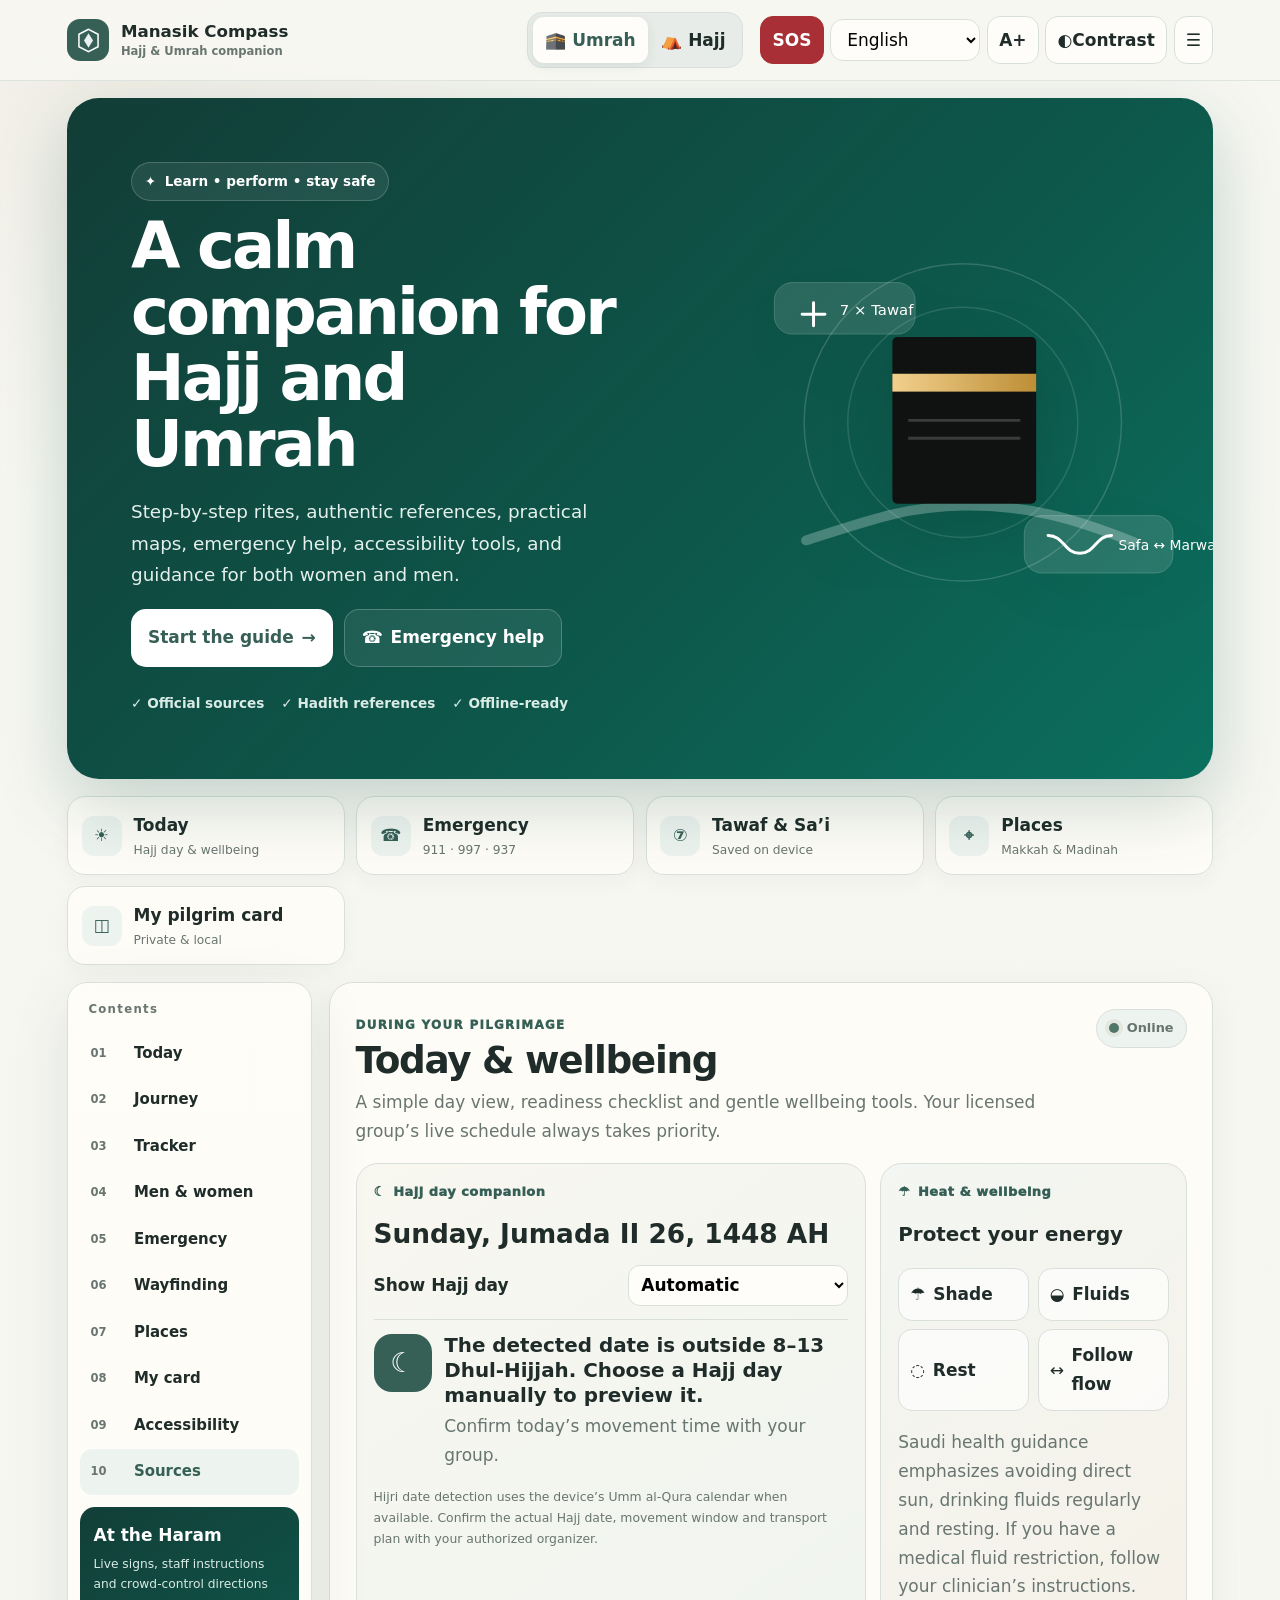
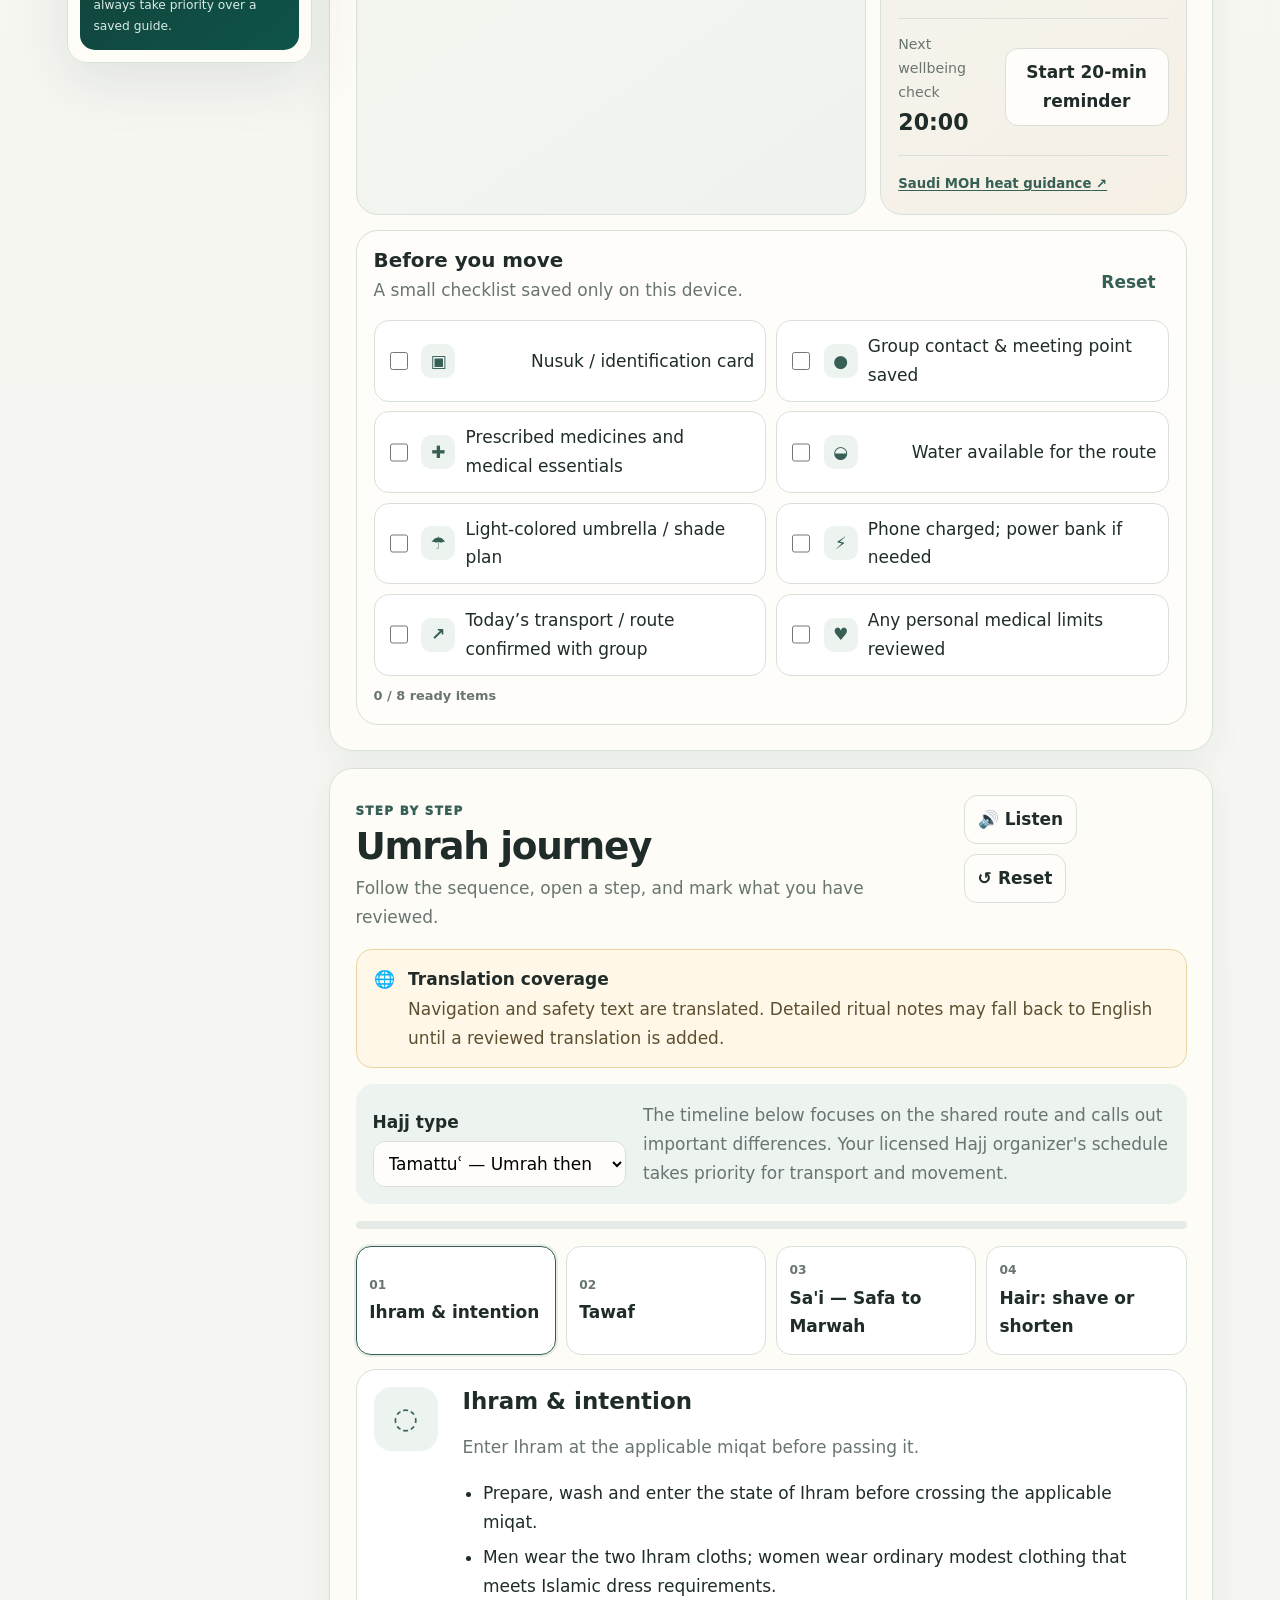
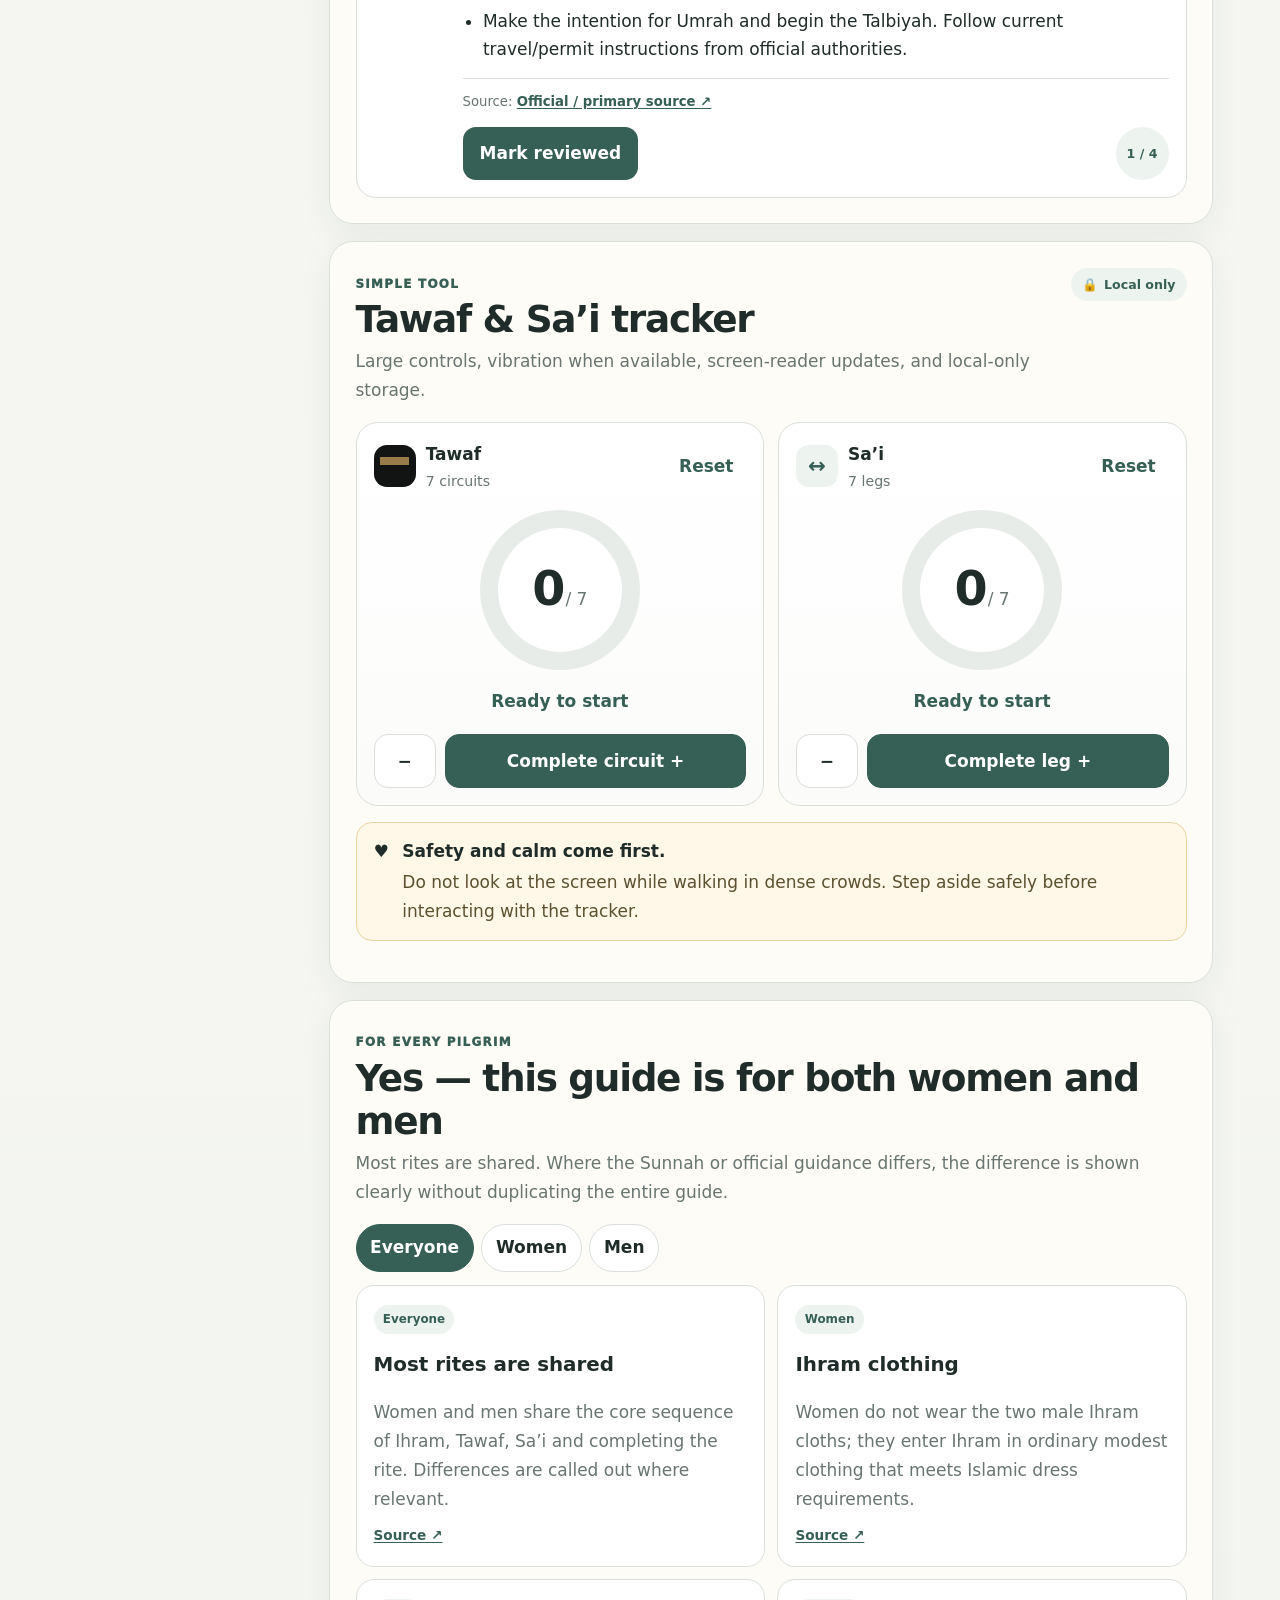
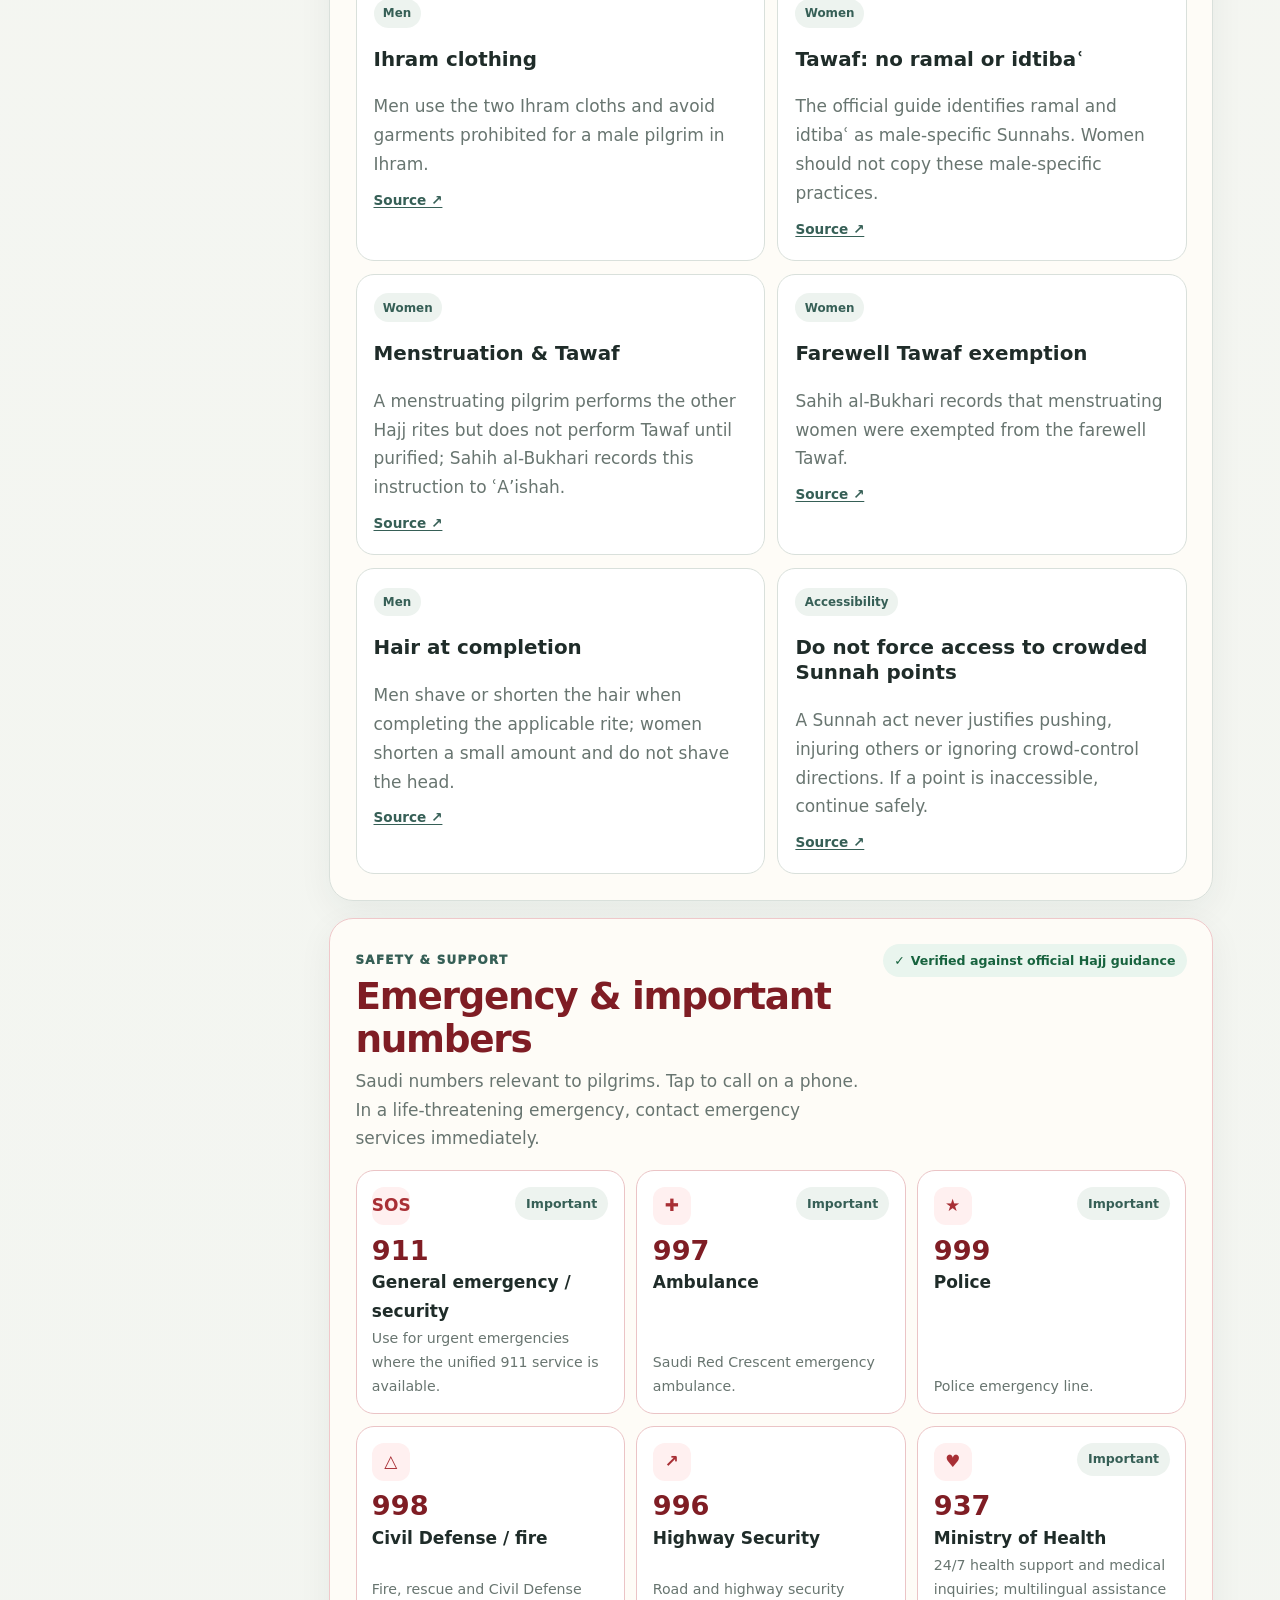
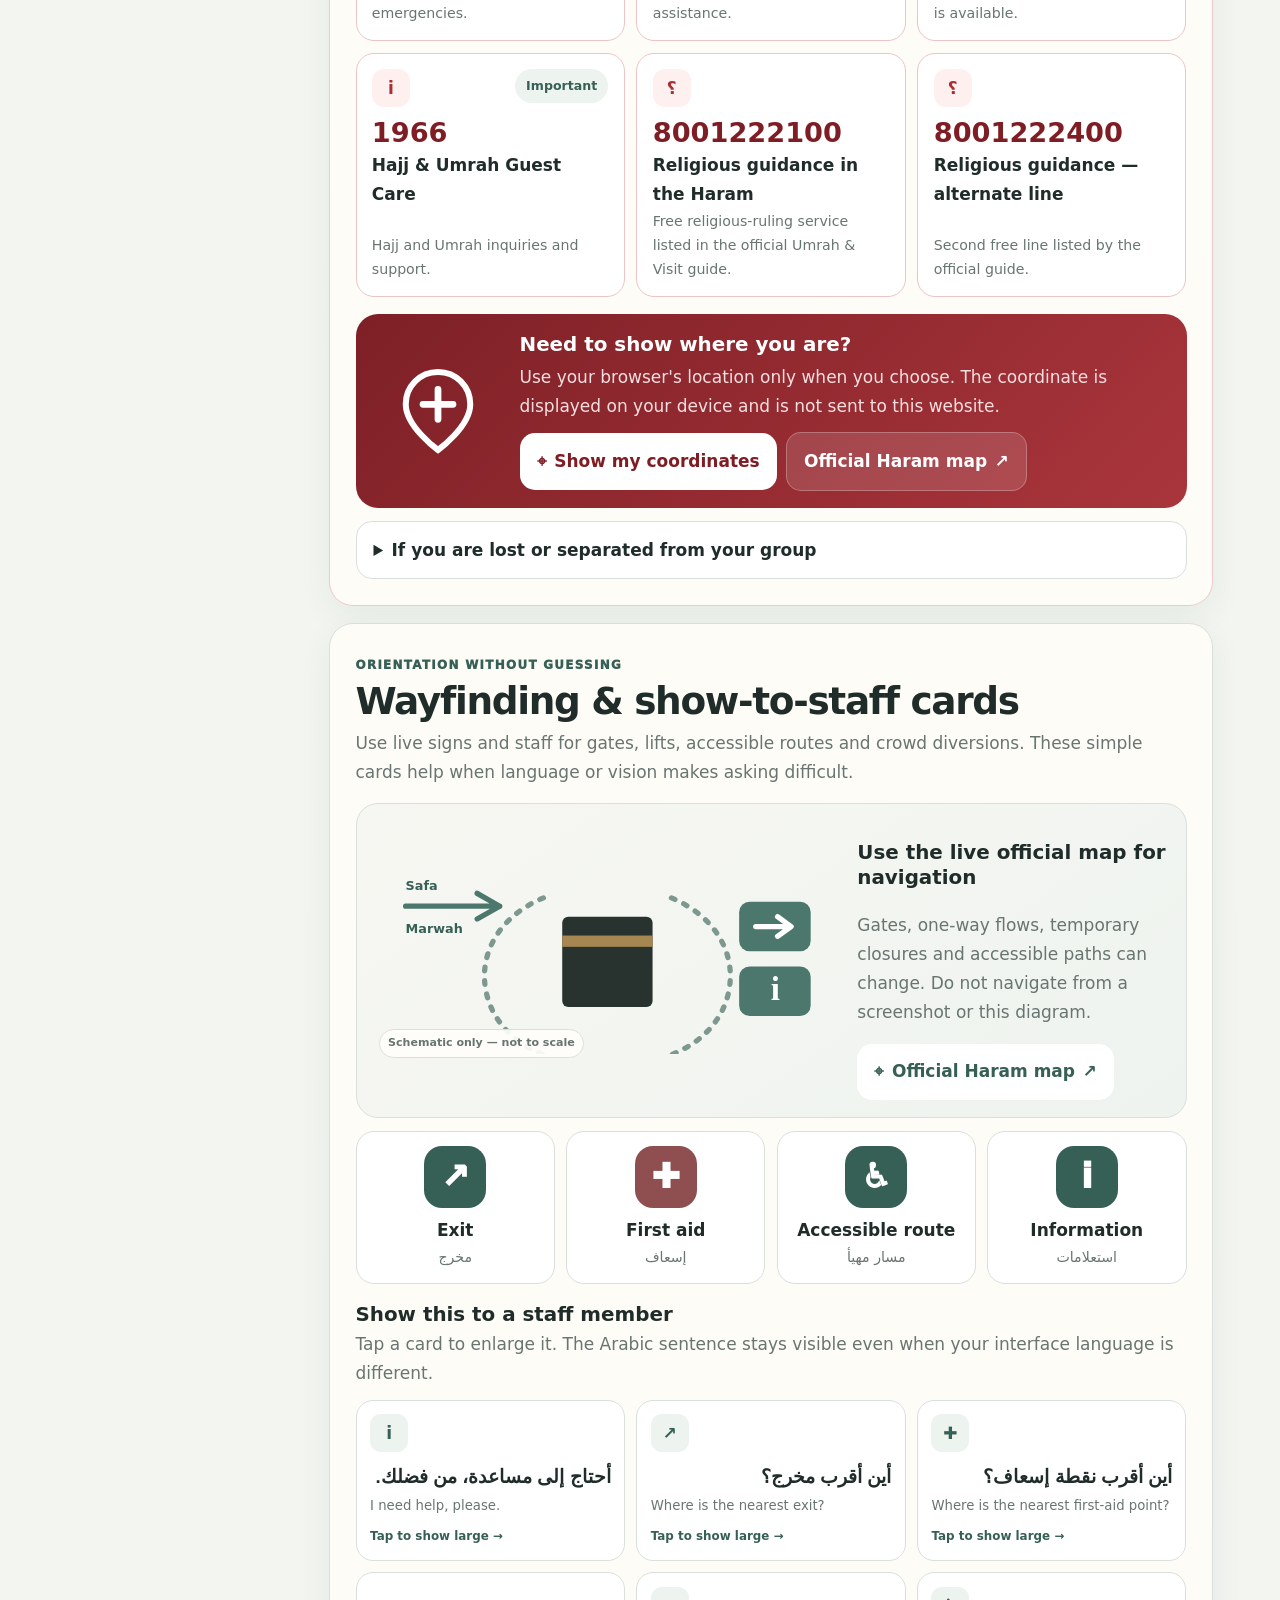
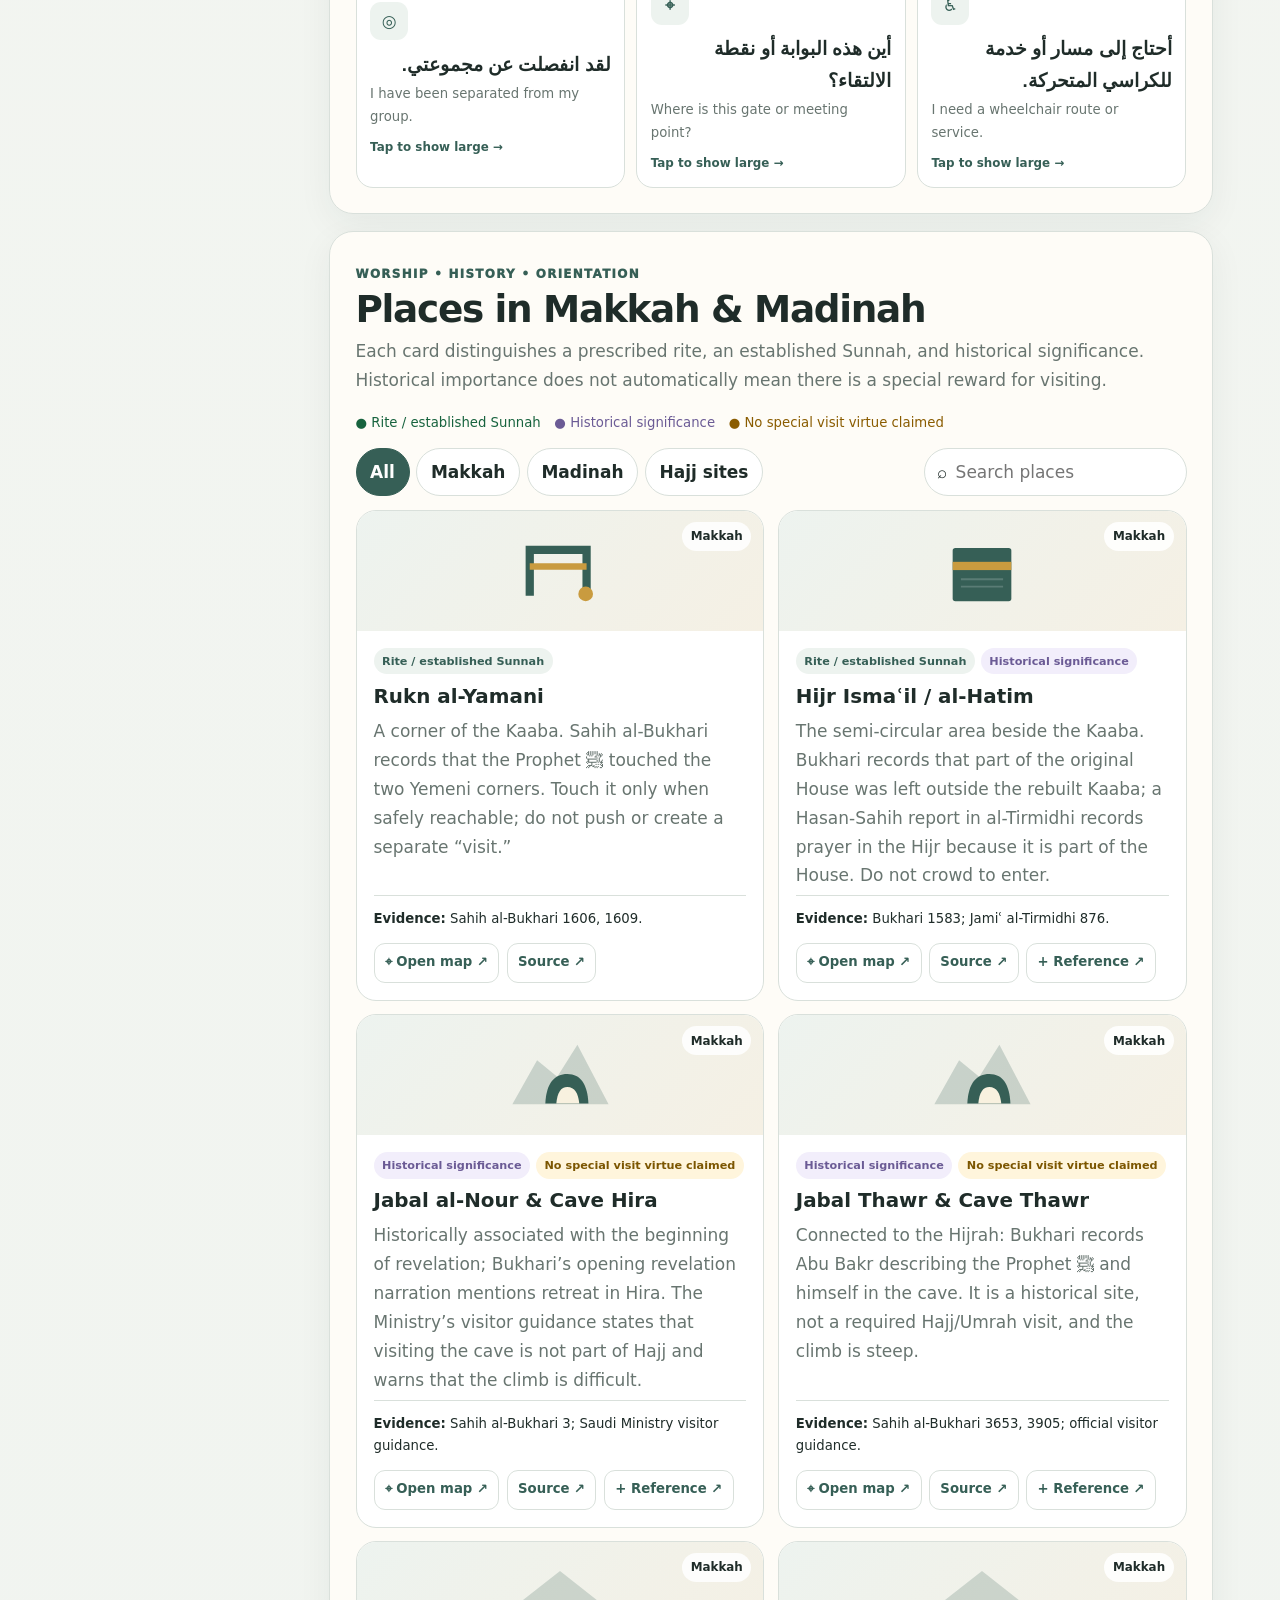
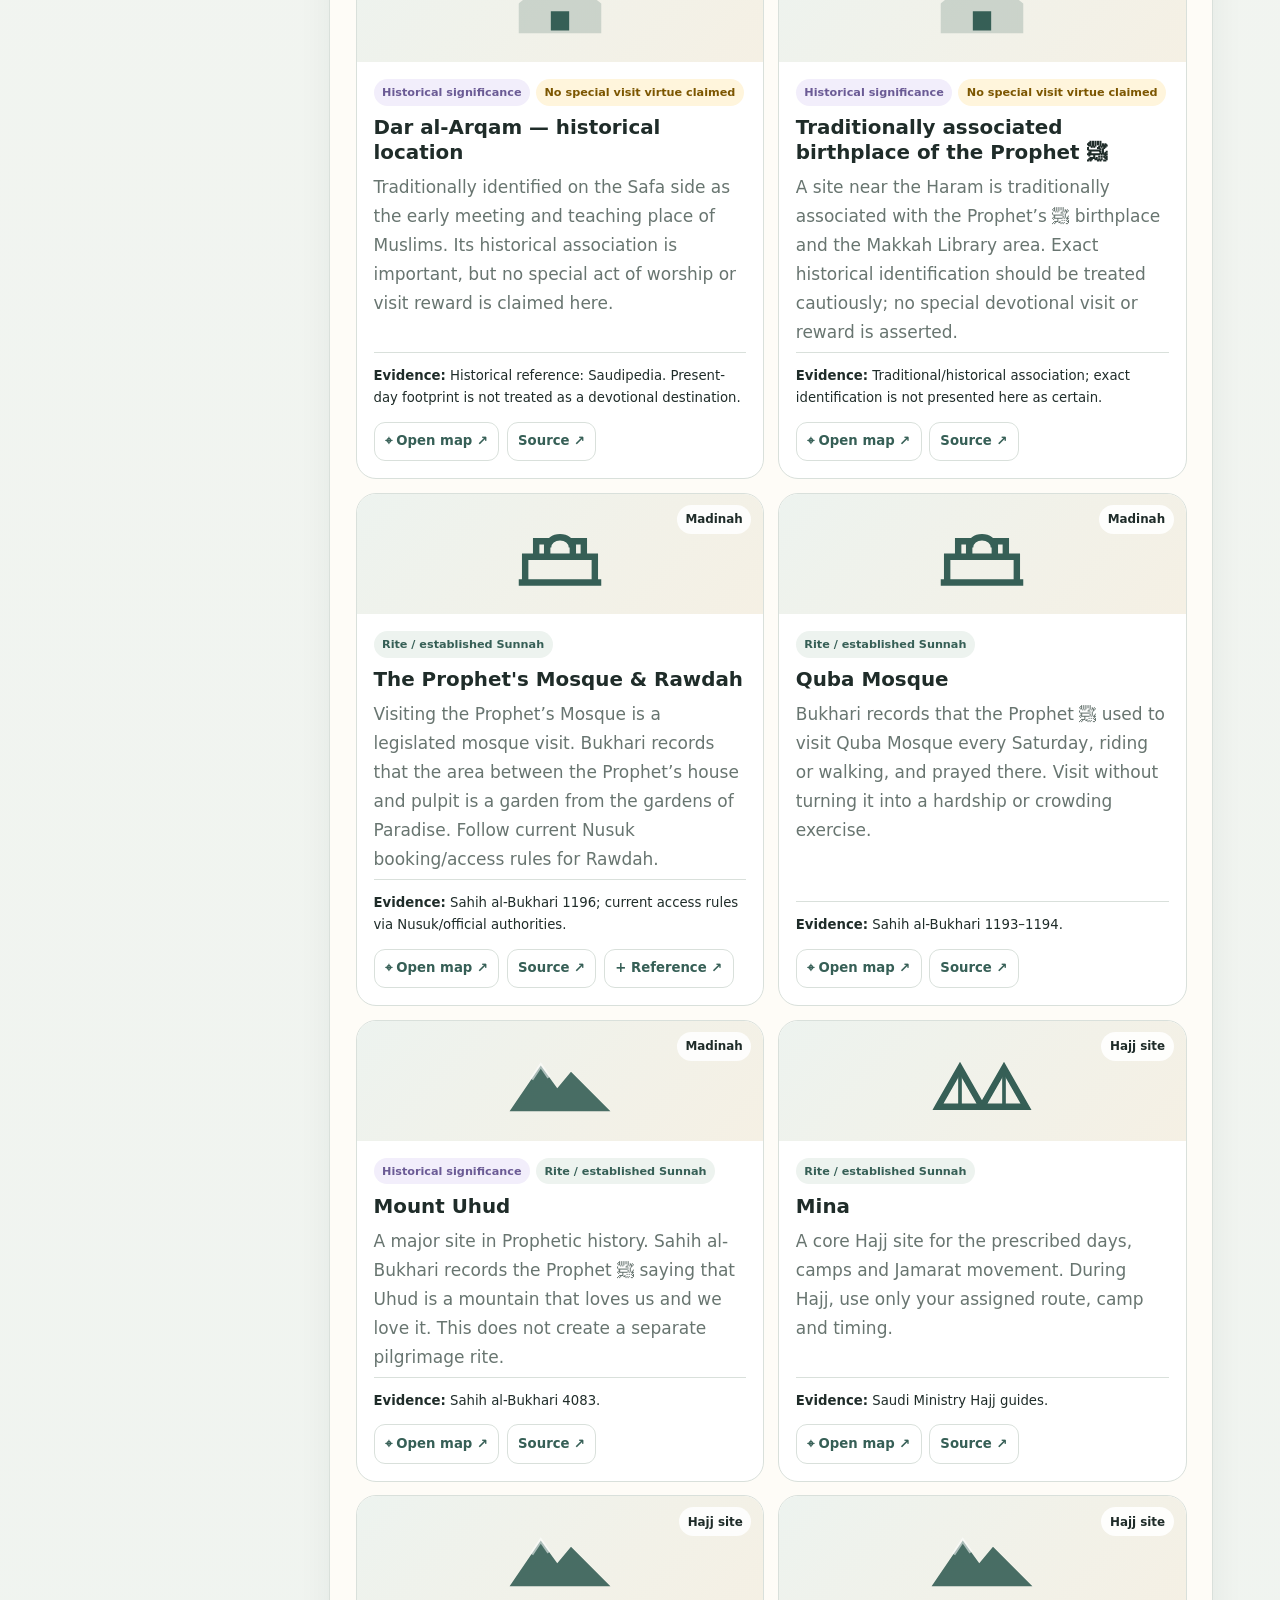
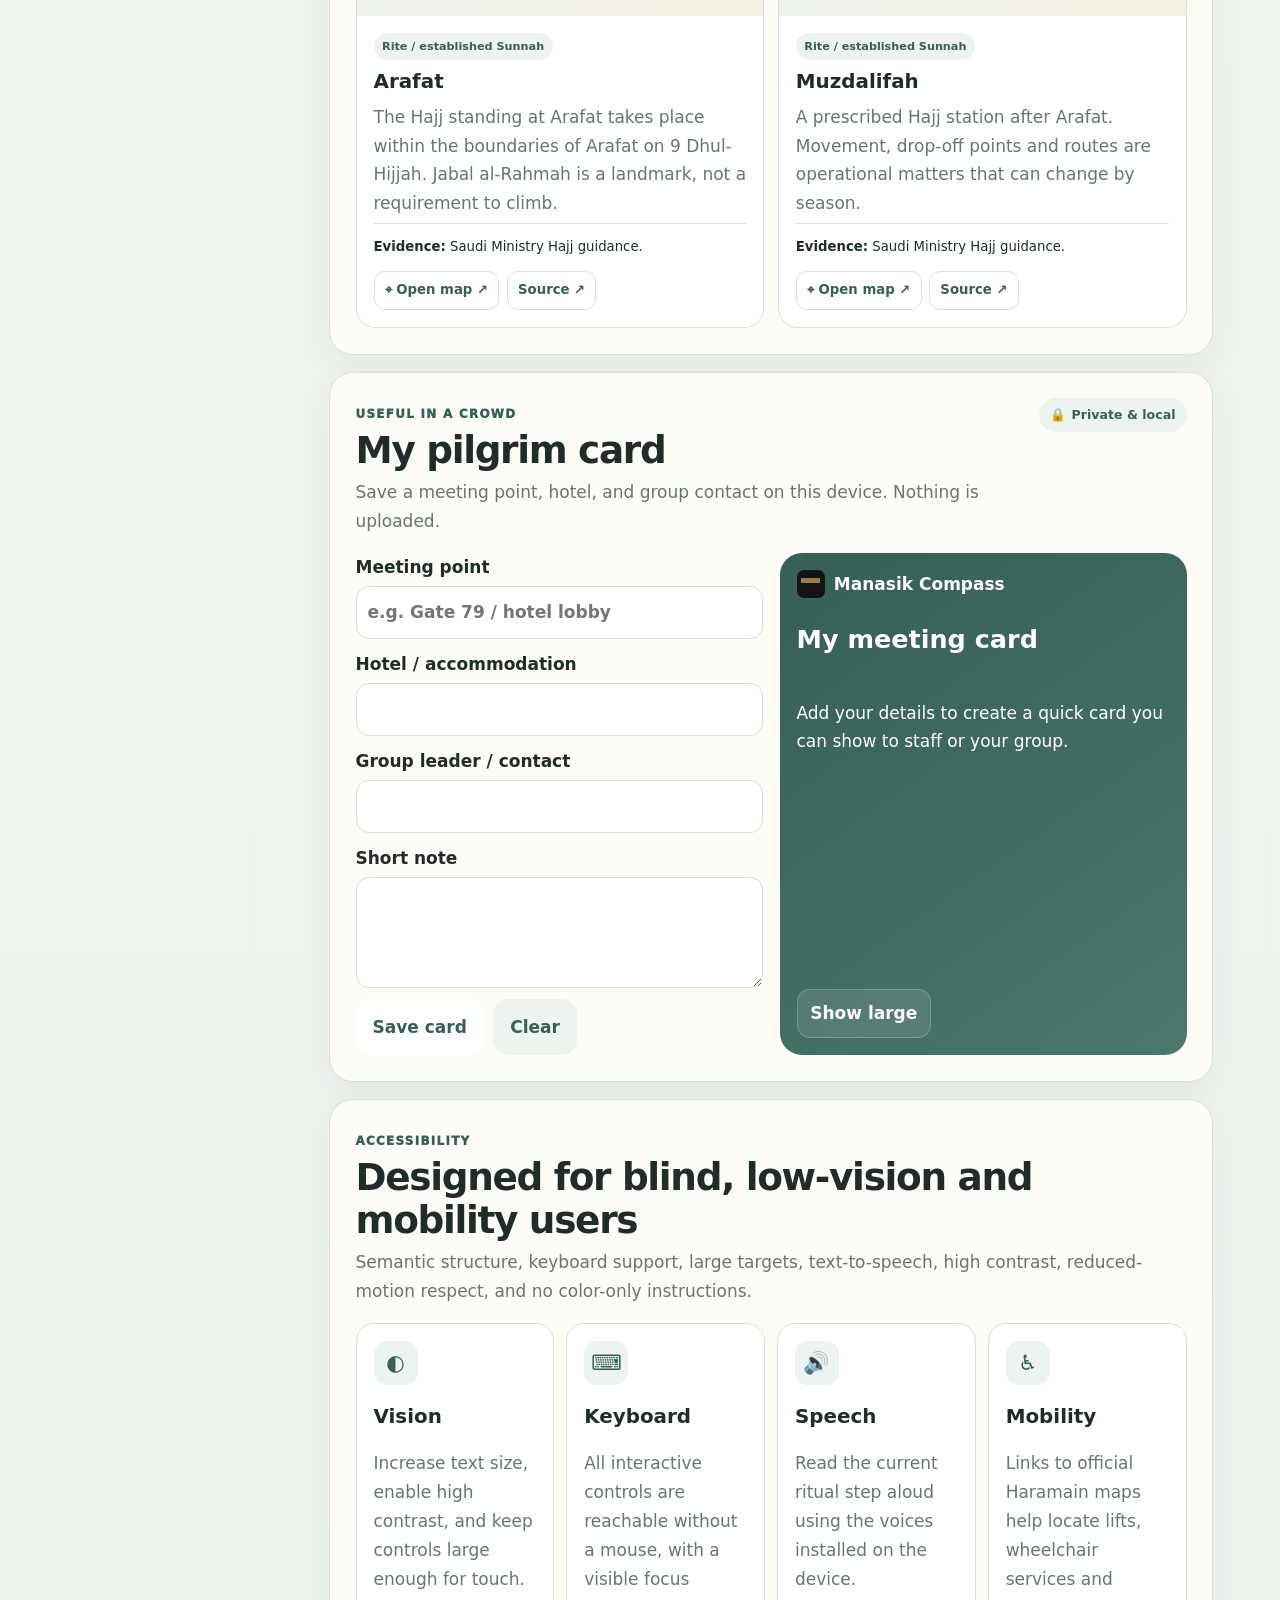
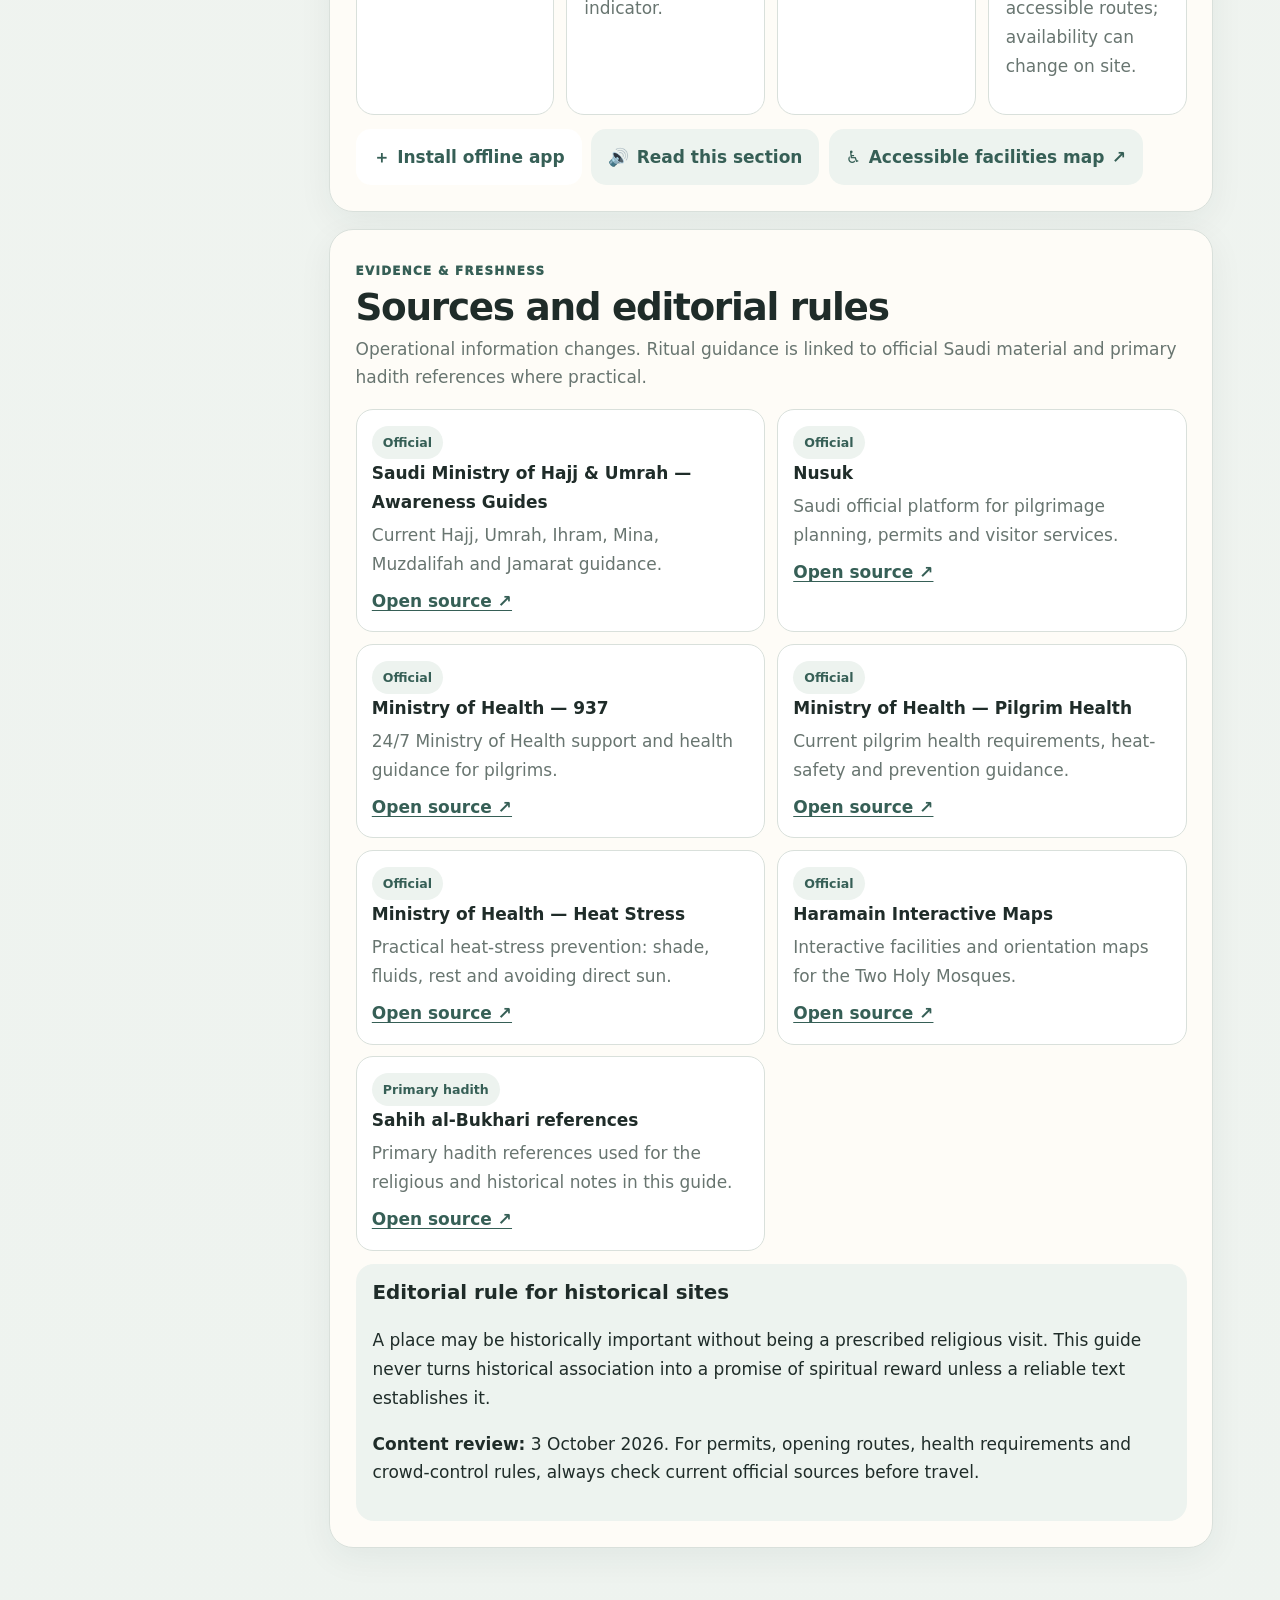
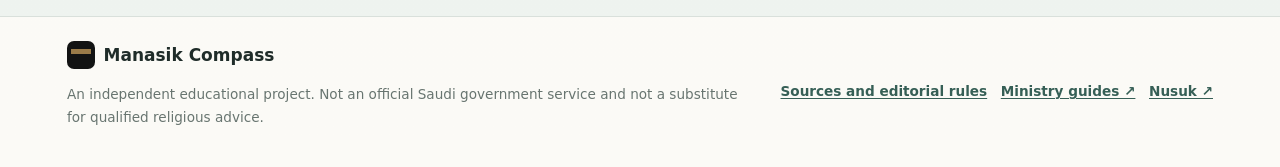
==== index.html @ 0c0f071b "Add files via upload" ====
<!doctype html>
<html lang="en" dir="ltr">
<head>
  <meta charset="utf-8">
  <meta name="viewport" content="width=device-width,initial-scale=1,viewport-fit=cover">
  <meta name="theme-color" content="#365f56">
  <meta name="color-scheme" content="light dark">
  <meta name="description" content="Manasik Compass — an accessible multilingual Hajj & Umrah guide with step-by-step rituals, Tawaf and Sa'i tracker, emergency contacts, maps, women's guidance, and verified sources.">
  <meta name="keywords" content="Hajj guide, Umrah guide, مناسك, حج, عمرة, Tawaf tracker, Sai tracker, Makkah guide, Madinah guide">
  <meta name="robots" content="index,follow">
  <meta property="og:title" content="Manasik Compass — Hajj & Umrah Guide">
  <meta property="og:description" content="A calm, accessible, multilingual companion for Hajj and Umrah.">
  <meta property="og:type" content="website">
  <meta property="og:image" content="assets/icons/social-card.svg">
  <link rel="icon" href="assets/icons/favicon.svg" type="image/svg+xml">
  <link rel="manifest" href="manifest.webmanifest">
  <link rel="stylesheet" href="assets/css/styles.css">
  <title>Manasik Compass — Hajj & Umrah Guide | دليل الحج والعمرة</title>
  <script type="application/ld+json">
  {
    "@context":"https://schema.org",
    "@type":"WebSite",
    "name":"Manasik Compass",
    "alternateName":["دليل المناسك","Hajj & Umrah Guide"],
    "description":"Accessible multilingual Hajj and Umrah educational guide",
    "inLanguage":["ar","en","ur","id","tr","ru","de","zh","ha","fr","sw","ms","bn","fa","so","ps","ce"],
    "isAccessibleForFree":true
  }
  </script>
</head>
<body>
<a class="skip-link" href="#main" data-i18n="skip">Skip to main content</a>
<div id="srStatus" class="sr-only" role="status" aria-live="polite"></div>

<header class="topbar">
  <div class="topbar-inner">
    <a class="brand" href="#home" aria-label="Manasik Compass home">
      <span class="brand-mark" aria-hidden="true">
        <svg viewBox="0 0 48 48" role="img"><path d="M24 4 7 13v22l17 9 17-9V13L24 4Z" fill="none" stroke="currentColor" stroke-width="2.7"/><path d="m24 11 8 13-8 13-8-13 8-13Z" fill="currentColor" opacity=".9"/></svg>
      </span>
      <span><b>Manasik Compass</b><small data-i18n="brandSub">Hajj & Umrah companion</small></span>
    </a>

    <div class="journey-switch" role="group" aria-label="Journey type">
      <button class="journey-btn active" data-journey="umrah" aria-pressed="true">🕋 <span data-i18n="umrah">Umrah</span></button>
      <button class="journey-btn" data-journey="hajj" aria-pressed="false">⛺ <span data-i18n="hajj">Hajj</span></button>
    </div>

    <div class="top-actions">
      <button class="icon-btn emergency-mini" id="openEmergency" aria-label="Emergency information">SOS</button>
      <label class="language-wrap"><span class="sr-only" data-i18n="language">Language</span><select id="languageSelect" aria-label="Language"></select></label>
      <button class="icon-btn" id="fontToggle" aria-label="Increase text size">A+</button>
      <button class="icon-btn" id="contrastToggle" aria-pressed="false"><span aria-hidden="true">◐</span><span class="hide-sm" data-i18n="contrast">Contrast</span></button>
      <button class="icon-btn" id="menuToggle" aria-expanded="false" aria-controls="mobileNav">☰</button>
    </div>
  </div>
</header>

<nav class="mobile-nav" id="mobileNav" aria-label="Mobile navigation">
  <a href="#today" data-i18n="navToday">Today</a>
  <a href="#journey" data-i18n="navJourney">Journey</a>
  <a href="#tracker" data-i18n="navTracker">Tracker</a>
  <a href="#women-men" data-i18n="navEveryone">Men & women</a>
  <a href="#emergency" data-i18n="navEmergency">Emergency</a>
  <a href="#places" data-i18n="navPlaces">Places</a>
  <a href="#wayfinding" data-i18n="navWayfinding">Wayfinding</a>
  <a href="#accessibility" data-i18n="navAccess">Accessibility</a>
</nav>

<main id="main">
  <section class="hero" id="home">
    <div class="hero-grid">
      <div class="hero-copy">
        <div class="eyebrow"><span aria-hidden="true">✦</span><span data-i18n="eyebrow">Learn • perform • stay safe</span></div>
        <h1 data-i18n="heroTitle">A calm companion for Hajj and Umrah</h1>
        <p data-i18n="heroText">Step-by-step rites, authentic references, practical maps, emergency help, accessibility tools, and guidance for both women and men.</p>
        <div class="hero-actions">
          <a class="btn primary" href="#journey"><span data-i18n="startJourney">Start the guide</span><span aria-hidden="true">→</span></a>
          <a class="btn ghost" href="#emergency">☎ <span data-i18n="emergencyHelp">Emergency help</span></a>
        </div>
        <div class="trust-row" aria-label="Key qualities">
          <span>✓ <span data-i18n="officialSources">Official sources</span></span>
          <span>✓ <span data-i18n="hadithChecked">Hadith references</span></span>
          <span>✓ <span data-i18n="offlineReady">Offline-ready</span></span>
        </div>
      </div>
      <div class="hero-visual" aria-hidden="true">
        <svg viewBox="0 0 520 430">
          <defs>
            <linearGradient id="g1" x1="0" x2="1"><stop offset="0" stop-color="#f1d08d"/><stop offset="1" stop-color="#bd8e36"/></linearGradient>
          </defs>
          <circle cx="268" cy="198" r="160" fill="none" stroke="rgba(255,255,255,.16)" stroke-width="1.5"/>
          <circle cx="268" cy="198" r="116" fill="none" stroke="rgba(255,255,255,.12)" stroke-width="1.5"/>
          <path d="M110 317c68-22 102-34 159-35 62-1 110 12 172 37" fill="none" stroke="rgba(255,255,255,.25)" stroke-width="10" stroke-linecap="round"/>
          <g transform="translate(197 112)">
            <rect width="145" height="168" rx="5" fill="#101212"/>
            <rect y="37" width="145" height="18" fill="url(#g1)"/>
            <path d="M16 84h113M16 102h113" stroke="#3a3c3b" stroke-width="3"/>
          </g>
          <g transform="translate(78 57)">
            <rect width="142" height="52" rx="18" fill="rgba(255,255,255,.12)" stroke="rgba(255,255,255,.18)"/>
            <path d="M28 32h23M39.5 20.5v23" stroke="#fff" stroke-width="3" stroke-linecap="round"/>
            <text x="66" y="33" fill="#fff" font-size="15" font-family="system-ui">7 × Tawaf</text>
          </g>
          <g transform="translate(330 292)">
            <rect width="150" height="58" rx="18" fill="rgba(255,255,255,.12)" stroke="rgba(255,255,255,.18)"/>
            <path d="M24 20c16 0 16 18 32 18s16-18 32-18" fill="none" stroke="#fff" stroke-width="3" stroke-linecap="round"/>
            <text x="95" y="35" fill="#fff" font-size="14" font-family="system-ui">Safa ↔ Marwah</text>
          </g>
        </svg>
      </div>
    </div>
  </section>

  <section class="quick-strip" aria-label="Quick access">
    <button data-scroll="#today"><span class="quick-icon">☀</span><span><b data-i18n="today">Today</b><small data-i18n="todayQuick">Hajj day & wellbeing</small></span></button>
    <button data-scroll="#emergency"><span class="quick-icon">☎</span><span><b data-i18n="emergency">Emergency</b><small>911 · 997 · 937</small></span></button>
    <button data-scroll="#tracker"><span class="quick-icon">⑦</span><span><b data-i18n="tracker">Tawaf & Sa'i</b><small data-i18n="savedOnDevice">Saved on device</small></span></button>
    <button data-scroll="#places"><span class="quick-icon">⌖</span><span><b data-i18n="places">Places</b><small data-i18n="makkahMadinah">Makkah & Madinah</small></span></button>
    <button data-scroll="#pilgrim-card"><span class="quick-icon">◫</span><span><b data-i18n="myCard">My pilgrim card</b><small data-i18n="privateLocal">Private & local</small></span></button>
  </section>

  <div class="page-grid">
    <aside class="side-nav" aria-label="Section navigation">
      <div class="side-kicker" data-i18n="contents">Contents</div>
      <a href="#today" class="active"><span>01</span><b data-i18n="navToday">Today</b></a>
      <a href="#journey"><span>02</span><b data-i18n="navJourney">Journey</b></a>
      <a href="#tracker"><span>03</span><b data-i18n="navTracker">Tracker</b></a>
      <a href="#women-men"><span>04</span><b data-i18n="navEveryone">Men & women</b></a>
      <a href="#emergency"><span>05</span><b data-i18n="navEmergency">Emergency</b></a>
      <a href="#wayfinding"><span>06</span><b data-i18n="navWayfinding">Wayfinding</b></a>
      <a href="#places"><span>07</span><b data-i18n="navPlaces">Places</b></a>
      <a href="#pilgrim-card"><span>08</span><b data-i18n="navMyCard">My card</b></a>
      <a href="#accessibility"><span>09</span><b data-i18n="navAccess">Accessibility</b></a>
      <a href="#sources"><span>10</span><b data-i18n="navSources">Sources</b></a>
      <div class="side-note"><b data-i18n="fieldRule">At the Haram</b><p data-i18n="fieldRuleText">Live signs, staff instructions and crowd-control directions always take priority over a saved guide.</p></div>
    </aside>

    <div class="content">
      <section class="section today-section" id="today">
        <div class="section-head">
          <div><span class="kicker" data-i18n="todayKicker">DURING YOUR PILGRIMAGE</span><h2 data-i18n="todayTitle">Today & wellbeing</h2><p data-i18n="todaySub">A simple day view, readiness checklist and gentle wellbeing tools. Your licensed group’s live schedule always takes priority.</p></div>
          <div class="connection-pill" id="connectionStatus" role="status" aria-live="polite"><span class="connection-dot" aria-hidden="true"></span><span data-i18n="checkingConnection">Checking connection…</span></div>
        </div>

        <div class="today-grid">
          <article class="hajj-day-card">
            <div class="card-label"><span aria-hidden="true">☾</span><span data-i18n="hajjDayCompanion">Hajj day companion</span></div>
            <div class="hijri-date" id="hijriDate" aria-live="polite"></div>
            <label class="day-selector"><span data-i18n="showHajjDay">Show Hajj day</span><select id="hajjDaySelect"><option value="auto" data-i18n="automatic">Automatic</option><option value="8">8 Dhul-Hijjah</option><option value="9">9 Dhul-Hijjah</option><option value="10">10 Dhul-Hijjah</option><option value="11">11 Dhul-Hijjah</option><option value="12">12 Dhul-Hijjah</option><option value="13">13 Dhul-Hijjah</option></select></label>
            <div id="hajjTodayCard" class="hajj-today-content"></div>
            <p class="micro-note" data-i18n="hajjDateCaution">Hijri date detection uses the device’s Umm al-Qura calendar when available. Confirm the actual Hajj date, movement window and transport plan with your authorized organizer.</p>
          </article>

          <article class="wellbeing-card">
            <div class="card-label"><span aria-hidden="true">☂</span><span data-i18n="heatSafety">Heat & wellbeing</span></div>
            <h3 data-i18n="protectEnergy">Protect your energy</h3>
            <div class="wellbeing-signs" aria-label="Heat safety reminders"><span>☂ <b data-i18n="shade">Shade</b></span><span>◒ <b data-i18n="fluids">Fluids</b></span><span>◌ <b data-i18n="rest">Rest</b></span><span>↔ <b data-i18n="followFlow">Follow flow</b></span></div>
            <p data-i18n="heatText">Saudi health guidance emphasizes avoiding direct sun, drinking fluids regularly and resting. If you have a medical fluid restriction, follow your clinician’s instructions.</p>
            <div class="wellbeing-timer" aria-live="polite"><div><small data-i18n="wellbeingCheck">Next wellbeing check</small><strong id="wellbeingCountdown">20:00</strong></div><button class="soft-btn" id="wellbeingToggle" type="button" data-i18n="startReminder">Start 20-min reminder</button></div>
            <a class="source-link" href="https://www.moh.gov.sa/en/healthawareness/pilgrims-health/pages/heat-stress.aspx" target="_blank" rel="noopener"><span data-i18n="mohHeatGuidance">Saudi MOH heat guidance</span> ↗</a>
          </article>
        </div>

        <div class="readiness-wrap">
          <div class="readiness-head"><div><h3 data-i18n="readyBeforeMoving">Before you move</h3><p data-i18n="readySub">A small checklist saved only on this device.</p></div><button class="text-btn" id="resetChecklist" type="button" data-i18n="reset">Reset</button></div>
          <div class="readiness-grid" id="readinessChecklist"></div>
        </div>
      </section>

      <section class="section" id="journey">
        <div class="section-head">
          <div><span class="kicker" data-i18n="journeyKicker">STEP BY STEP</span><h2 id="journeyTitle">Umrah journey</h2><p data-i18n="journeySub">Follow the sequence, open a step, and mark what you have reviewed.</p></div>
          <div class="head-actions">
            <button class="soft-btn" id="readJourney">🔊 <span data-i18n="listen">Listen</span></button>
            <button class="soft-btn" id="resetJourney"><span aria-hidden="true">↺</span> <span data-i18n="reset">Reset</span></button>
          </div>
        </div>

        <div class="context-banner" id="translationNotice" hidden>
          <span aria-hidden="true">🌐</span>
          <div><b data-i18n="translationFallbackTitle">Translation coverage</b><p data-i18n="translationFallbackText">Navigation and safety text are translated. Detailed ritual notes may fall back to English until a reviewed translation is added.</p></div>
        </div>

        <div class="hajj-type-panel" id="hajjTypePanel" hidden>
          <div>
            <label for="hajjType" data-i18n="hajjTypeLabel">Hajj type</label>
            <select id="hajjType">
              <option value="tamattu">Tamattuʿ — Umrah then Hajj</option>
              <option value="qiran">Qirān — Hajj & Umrah in one Ihram</option>
              <option value="ifrad">Ifrād — Hajj only</option>
            </select>
          </div>
          <p data-i18n="hajjTypeHelp">The timeline below focuses on the shared route and calls out important differences. Your licensed Hajj organizer's schedule takes priority for transport and movement.</p>
        </div>

        <div class="ritual-progress" aria-label="Journey progress"><div id="journeyProgress"></div></div>
        <div class="journey-steps" id="journeySteps"></div>
        <article class="step-detail" id="stepDetail" aria-live="polite"></article>
      </section>

      <section class="section" id="tracker">
        <div class="section-head">
          <div><span class="kicker" data-i18n="toolKicker">SIMPLE TOOL</span><h2 data-i18n="trackerTitle">Tawaf & Sa'i tracker</h2><p data-i18n="trackerSub">Large controls, vibration when available, screen-reader updates, and local-only storage.</p></div>
          <span class="status-pill">🔒 <span data-i18n="localOnly">Local only</span></span>
        </div>
        <div class="tracker-grid">
          <article class="counter-card" data-counter="tawaf">
            <div class="counter-title"><span class="round-icon kaaba-mini" aria-hidden="true"></span><div><b data-i18n="tawaf">Tawaf</b><small data-i18n="sevenCircuits">7 circuits</small></div><button class="text-btn reset-counter" data-type="tawaf" data-i18n="reset">Reset</button></div>
            <div class="ring" id="tawafRing" role="progressbar" aria-valuemin="0" aria-valuemax="7" aria-valuenow="0"><div><strong id="tawafCount">0</strong><span>/ 7</span></div></div>
            <div class="counter-message" id="tawafMessage" aria-live="polite"></div>
            <div class="counter-buttons"><button class="counter-minus" data-type="tawaf" aria-label="Decrease Tawaf count">−</button><button class="counter-plus" data-type="tawaf"><span data-i18n="completeCircuit">Complete circuit</span> +</button></div>
          </article>
          <article class="counter-card" data-counter="sai">
            <div class="counter-title"><span class="round-icon sai-mini" aria-hidden="true">↔</span><div><b data-i18n="sai">Sa'i</b><small data-i18n="sevenLegs">7 legs</small></div><button class="text-btn reset-counter" data-type="sai" data-i18n="reset">Reset</button></div>
            <div class="ring" id="saiRing" role="progressbar" aria-valuemin="0" aria-valuemax="7" aria-valuenow="0"><div><strong id="saiCount">0</strong><span>/ 7</span></div></div>
            <div class="counter-message" id="saiMessage" aria-live="polite"></div>
            <div class="counter-buttons"><button class="counter-minus" data-type="sai" aria-label="Decrease Sa'i count">−</button><button class="counter-plus" data-type="sai"><span data-i18n="completeLeg">Complete leg</span> +</button></div>
          </article>
        </div>
        <div class="safety-note"><span aria-hidden="true">♥</span><div><b data-i18n="safetyFirst">Safety and calm come first.</b><p data-i18n="trackerSafety">Do not look at the screen while walking in dense crowds. Step aside safely before interacting with the tracker.</p></div></div>
      </section>

      <section class="section" id="women-men">
        <div class="section-head"><div><span class="kicker" data-i18n="everyoneKicker">FOR EVERY PILGRIM</span><h2 data-i18n="everyoneTitle">Yes — this guide is for both women and men</h2><p data-i18n="everyoneSub">Most rites are shared. Where the Sunnah or official guidance differs, the difference is shown clearly without duplicating the entire guide.</p></div></div>
        <div class="audience-tabs" role="tablist" aria-label="Audience guidance">
          <button class="active" data-audience="all" role="tab" aria-selected="true" data-i18n="everyone">Everyone</button>
          <button data-audience="women" role="tab" aria-selected="false" data-i18n="women">Women</button>
          <button data-audience="men" role="tab" aria-selected="false" data-i18n="men">Men</button>
        </div>
        <div class="audience-grid" id="audienceCards"></div>
      </section>

      <section class="section emergency-section" id="emergency">
        <div class="section-head emergency-head">
          <div><span class="kicker" data-i18n="safetyKicker">SAFETY & SUPPORT</span><h2 data-i18n="emergencyTitle">Emergency & important numbers</h2><p data-i18n="emergencySub">Saudi numbers relevant to pilgrims. Tap to call on a phone. In a life-threatening emergency, contact emergency services immediately.</p></div>
          <span class="verified-chip">✓ <span data-i18n="verifiedOfficialGuide">Verified against official Hajj guidance</span></span>
        </div>
        <div class="phone-grid" id="phoneGrid"></div>

        <div class="emergency-map-card">
          <div class="map-sign" aria-hidden="true"><svg viewBox="0 0 120 120"><path d="M60 8c-24 0-43 19-43 43 0 30 43 61 43 61s43-31 43-61C103 27 84 8 60 8Z" fill="none" stroke="currentColor" stroke-width="8"/><path d="M60 31v40M40 51h40" stroke="currentColor" stroke-width="9" stroke-linecap="round"/></svg></div>
          <div class="map-copy"><h3 data-i18n="whereAmI">Need to show where you are?</h3><p data-i18n="locationPrivacy">Use your browser's location only when you choose. The coordinate is displayed on your device and is not sent to this website.</p><div class="location-result" id="locationResult" hidden></div><div class="row"><button class="btn primary" id="getLocation">⌖ <span data-i18n="showLocation">Show my coordinates</span></button><a class="btn light" href="https://alharamain.gov.sa/public/?page=interactive_maps_en&amp;u=" target="_blank" rel="noopener"><span data-i18n="officialHaramMap">Official Haram map</span> ↗</a></div></div>
        </div>

        <details class="important-detail"><summary data-i18n="ifLost">If you are lost or separated from your group</summary><div class="detail-body"><ol><li data-i18n="lost1">Move out of the walking flow to a safe, visible area.</li><li data-i18n="lost2">Use an official information/security point rather than following strangers.</li><li data-i18n="lost3">Call your group leader or 1966 for Hajj/Umrah support; use 911 for an emergency.</li><li data-i18n="lost4">Share your hotel name, gate number, or coordinates if you know them.</li></ol></div></details>
      </section>

      <section class="section" id="wayfinding">
        <div class="section-head"><div><span class="kicker" data-i18n="wayfindingKicker">ORIENTATION WITHOUT GUESSING</span><h2 data-i18n="wayfindingTitle">Wayfinding & show-to-staff cards</h2><p data-i18n="wayfindingSub">Use live signs and staff for gates, lifts, accessible routes and crowd diversions. These simple cards help when language or vision makes asking difficult.</p></div></div>

        <div class="orientation-card">
          <div class="orientation-diagram" aria-label="Simple orientation diagram, not a navigation map">
            <svg viewBox="0 0 620 260" role="img" aria-labelledby="orientTitle orientDesc">
              <title id="orientTitle">Simple Haram orientation concept</title><desc id="orientDesc">A schematic showing the Kaaba, Tawaf direction concept, Safa to Marwah, and a reminder to follow live exit and accessibility signs. Not to scale.</desc>
              <rect x="250" y="78" width="120" height="120" rx="8" class="diagram-kaaba"/>
              <rect x="250" y="103" width="120" height="15" class="diagram-band"/>
              <path d="M225 53c-58 24-87 74-76 125 9 43 44 75 91 88M395 53c58 24 87 74 76 125-9 43-44 75-91 88" class="diagram-orbit"/>
              <path d="M42 64h125M137 47l30 17-30 17" class="diagram-route"/>
              <text x="42" y="42">Safa</text><text x="42" y="100">Marwah</text>
              <g transform="translate(485 58)"><rect width="95" height="66" rx="14" class="diagram-sign"/><path d="M22 33h42m-13-13 18 13-18 13" class="diagram-white"/></g>
              <g transform="translate(485 144)"><rect width="95" height="66" rx="14" class="diagram-sign"/><text x="48" y="44" text-anchor="middle" class="diagram-info">i</text></g>
            </svg>
            <span class="not-to-scale" data-i18n="notToScale">Schematic only — not to scale</span>
          </div>
          <div class="orientation-copy"><h3 data-i18n="liveMapFirst">Use the live official map for navigation</h3><p data-i18n="liveMapText">Gates, one-way flows, temporary closures and accessible paths can change. Do not navigate from a screenshot or this diagram.</p><a class="btn primary" href="https://alharamain.gov.sa/public/?page=interactive_maps_en&amp;u=" target="_blank" rel="noopener">⌖ <span data-i18n="officialHaramMap">Official Haram map</span> ↗</a></div>
        </div>

        <div class="sign-grid" aria-label="Common signs">
          <article><span class="sign-pictogram">↗</span><b data-i18n="exitSign">Exit</b><small>مخرج</small></article>
          <article><span class="sign-pictogram medical">✚</span><b data-i18n="firstAidSign">First aid</b><small>إسعاف</small></article>
          <article><span class="sign-pictogram">♿</span><b data-i18n="accessibleRouteSign">Accessible route</b><small>مسار مهيأ</small></article>
          <article><span class="sign-pictogram">i</span><b data-i18n="informationSign">Information</b><small>استعلامات</small></article>
        </div>

        <div class="phrase-head"><div><h3 data-i18n="showStaffTitle">Show this to a staff member</h3><p data-i18n="showStaffSub">Tap a card to enlarge it. The Arabic sentence stays visible even when your interface language is different.</p></div></div>
        <div class="phrase-grid" id="helpPhraseGrid"></div>
      </section>

      <section class="section" id="places">
        <div class="section-head">
          <div><span class="kicker" data-i18n="placesKicker">WORSHIP • HISTORY • ORIENTATION</span><h2 data-i18n="placesTitle">Places in Makkah & Madinah</h2><p data-i18n="placesSub">Each card distinguishes a prescribed rite, an established Sunnah, and historical significance. Historical importance does not automatically mean there is a special reward for visiting.</p></div>
        </div>
        <div class="belief-legend">
          <span class="legend worship">● <span data-i18n="legendRite">Rite / established Sunnah</span></span>
          <span class="legend history">● <span data-i18n="legendHistory">Historical significance</span></span>
          <span class="legend caution">● <span data-i18n="legendNoVirtue">No special visit virtue claimed</span></span>
        </div>
        <div class="place-toolbar">
          <div class="filter-row" role="group" aria-label="Place filters">
            <button class="filter-btn active" data-place-filter="all" data-i18n="all">All</button>
            <button class="filter-btn" data-place-filter="makkah" data-i18n="makkah">Makkah</button>
            <button class="filter-btn" data-place-filter="madinah" data-i18n="madinah">Madinah</button>
            <button class="filter-btn" data-place-filter="hajj" data-i18n="hajjSites">Hajj sites</button>
          </div>
          <label class="search-box"><span aria-hidden="true">⌕</span><span class="sr-only" data-i18n="searchPlaces">Search places</span><input id="placeSearch" type="search" data-i18n-placeholder="searchPlaces" placeholder="Search places"></label>
        </div>
        <div class="places-grid" id="placesGrid"></div>
      </section>

      <section class="section" id="pilgrim-card">
        <div class="section-head"><div><span class="kicker" data-i18n="personalKicker">USEFUL IN A CROWD</span><h2 data-i18n="myCardTitle">My pilgrim card</h2><p data-i18n="myCardSub">Save a meeting point, hotel, and group contact on this device. Nothing is uploaded.</p></div><span class="status-pill">🔒 <span data-i18n="privateLocal">Private & local</span></span></div>
        <div class="card-builder">
          <form id="pilgrimForm" class="pilgrim-form">
            <label><span data-i18n="meetingPoint">Meeting point</span><input id="meetingPoint" autocomplete="off" placeholder="e.g. Gate 79 / hotel lobby"></label>
            <label><span data-i18n="hotelName">Hotel / accommodation</span><input id="hotelName" autocomplete="off"></label>
            <label><span data-i18n="groupContact">Group leader / contact</span><input id="groupContact" autocomplete="off" inputmode="tel"></label>
            <label><span data-i18n="notes">Short note</span><textarea id="pilgrimNotes" rows="3" maxlength="180"></textarea></label>
            <div class="row"><button class="btn primary" type="submit" data-i18n="saveCard">Save card</button><button class="btn light" type="button" id="clearCard" data-i18n="clear">Clear</button></div>
          </form>
          <div class="pilgrim-preview" id="pilgrimPreview" aria-live="polite"><div class="preview-logo"><span class="kaaba-mini"></span><b>Manasik Compass</b></div><h3 data-i18n="myMeetingCard">My meeting card</h3><div id="previewContent" class="preview-content"><p data-i18n="cardEmpty">Add your details to create a quick card you can show to staff or your group.</p></div><button class="soft-btn" id="fullScreenCard" type="button" data-i18n="showLarge">Show large</button></div>
        </div>
      </section>

      <section class="section" id="accessibility">
        <div class="section-head"><div><span class="kicker" data-i18n="accessKicker">ACCESSIBILITY</span><h2 data-i18n="accessTitle">Designed for blind, low-vision and mobility users</h2><p data-i18n="accessSub">Semantic structure, keyboard support, large targets, text-to-speech, high contrast, reduced-motion respect, and no color-only instructions.</p></div></div>
        <div class="feature-grid">
          <article><div class="feature-icon">◐</div><h3 data-i18n="vision">Vision</h3><p data-i18n="visionText">Increase text size, enable high contrast, and keep controls large enough for touch.</p></article>
          <article><div class="feature-icon">⌨</div><h3 data-i18n="keyboard">Keyboard</h3><p data-i18n="keyboardText">All interactive controls are reachable without a mouse, with a visible focus indicator.</p></article>
          <article><div class="feature-icon">🔊</div><h3 data-i18n="speech">Speech</h3><p data-i18n="speechText">Read the current ritual step aloud using the voices installed on the device.</p></article>
          <article><div class="feature-icon">♿</div><h3 data-i18n="mobility">Mobility</h3><p data-i18n="mobilityText">Links to official Haramain maps help locate lifts, wheelchair services and accessible routes; availability can change on site.</p></article>
        </div>
        <div class="access-actions"><button class="btn primary" id="installApp" type="button" hidden>＋ <span data-i18n="installApp">Install offline app</span></button><button class="btn light" id="readPage">🔊 <span data-i18n="readSection">Read this section</span></button><a class="btn light" href="https://alharamain.gov.sa/public/?page=interactive_maps_en&amp;u=" target="_blank" rel="noopener">♿ <span data-i18n="accessibleMap">Accessible facilities map</span> ↗</a></div>
      </section>

      <section class="section sources" id="sources">
        <div class="section-head"><div><span class="kicker" data-i18n="evidenceKicker">EVIDENCE & FRESHNESS</span><h2 data-i18n="sourcesTitle">Sources and editorial rules</h2><p data-i18n="sourcesSub">Operational information changes. Ritual guidance is linked to official Saudi material and primary hadith references where practical.</p></div></div>
        <div class="source-grid" id="sourceGrid"></div>
        <div class="editorial-note"><h3 data-i18n="editorialTitle">Editorial rule for historical sites</h3><p data-i18n="editorialText">A place may be historically important without being a prescribed religious visit. This guide never turns historical association into a promise of spiritual reward unless a reliable text establishes it.</p><p><strong data-i18n="reviewed">Content review:</strong> <span>3 October 2026</span>. <span data-i18n="currentRules">For permits, opening routes, health requirements and crowd-control rules, always check current official sources before travel.</span></p></div>
      </section>
    </div>
  </div>
</main>

<dialog id="phraseDialog" class="phrase-dialog">
  <form method="dialog"><button class="dialog-close" aria-label="Close">×</button></form>
  <div id="phraseDialogContent"></div>
</dialog>

<dialog id="largeCardDialog" class="large-card-dialog">
  <form method="dialog"><button class="dialog-close" aria-label="Close">×</button></form>
  <div id="largeCardContent"></div>
</dialog>

<dialog id="emergencyDialog" class="emergency-dialog">
  <form method="dialog"><button class="dialog-close" aria-label="Close">×</button></form>
  <div class="dialog-emergency-icon">SOS</div><h2 data-i18n="emergencyTitle">Emergency & important numbers</h2><div id="dialogPhones"></div><a class="btn primary wide" href="#emergency" id="emergencyMore"><span data-i18n="moreEmergencyInfo">More emergency information</span></a>
</dialog>

<footer>
  <div class="footer-inner">
    <div><div class="footer-brand"><span class="kaaba-mini"></span><b>Manasik Compass</b></div><p data-i18n="footerText">An independent educational project. Not an official Saudi government service and not a substitute for qualified religious advice.</p></div>
    <div class="footer-links"><a href="#sources" data-i18n="sourcesTitle">Sources</a><a href="https://haj.gov.sa/en/Awareness-Center/Awareness-Guides" target="_blank" rel="noopener">Ministry guides ↗</a><a href="https://www.nusuk.sa/" target="_blank" rel="noopener">Nusuk ↗</a></div>
  </div>
</footer>

<script src="assets/js/i18n.js"></script>
<script src="assets/js/data.js"></script>
<script src="assets/js/app.js"></script>
</body>
</html>
---- assets/css/styles.css ----
:root{
  --bg:#f3f5f0;--surface:#fffdfa;--surface-2:#edf3ef;--ink:#1f2c29;--muted:#687570;
  --brand:#365f56;--brand-2:#4b776c;--gold:#9a7b49;--gold-soft:#eee2c7;--line:#d9e0db;
  --danger:#a82f35;--danger-dark:#7f1d24;--danger-soft:#fff0f0;--ok:#17633e;--history:#6b5b95;
  --shadow:0 18px 60px rgba(20,53,45,.10);--radius:24px;--focus:0 0 0 4px rgba(14,106,89,.24);
  --base-font:17px;--content:1180px
}
*{box-sizing:border-box}html{scroll-behavior:smooth;font-size:var(--base-font)}body{margin:0;background:radial-gradient(circle at 8% 0,rgba(154,123,73,.08),transparent 30rem),linear-gradient(180deg,#f7f7f2,#eef3ef);color:var(--ink);font-family:Inter,ui-sans-serif,system-ui,-apple-system,"Segoe UI",Tahoma,Arial,sans-serif;line-height:1.7}body.high-contrast{--bg:#fff;--surface:#fff;--surface-2:#f2f2f2;--ink:#000;--muted:#222;--brand:#003c32;--brand-2:#005847;--line:#333;--gold:#7c5600;--danger:#780000;--shadow:none;background:#fff}html.large-text{font-size:20px}button,input,select,textarea{font:inherit}button,a,select,input,textarea{touch-action:manipulation}button{color:inherit}a{color:var(--brand);text-underline-offset:.18em}.skip-link{position:fixed;z-index:9999;top:.5rem;inset-inline-start:.5rem;transform:translateY(-150%);background:#111;color:#fff;padding:.7rem 1rem;border-radius:12px}.skip-link:focus{transform:none}button:focus-visible,a:focus-visible,input:focus-visible,select:focus-visible,textarea:focus-visible,[tabindex]:focus-visible{outline:none;box-shadow:var(--focus)}.sr-only{position:absolute!important;width:1px!important;height:1px!important;padding:0!important;margin:-1px!important;overflow:hidden!important;clip:rect(0,0,0,0)!important;white-space:nowrap!important;border:0!important}
.topbar{position:sticky;top:0;z-index:80;background:rgba(247,247,242,.94);backdrop-filter:blur(14px);border-bottom:1px solid rgba(15,77,67,.1)}.topbar-inner{max-width:var(--content);margin:auto;display:grid;grid-template-columns:1fr auto 1fr;gap:1rem;align-items:center;padding:.7rem 1rem}.brand{display:flex;gap:.7rem;align-items:center;color:var(--ink);text-decoration:none;min-width:0}.brand-mark{width:42px;height:42px;display:grid;place-items:center;background:var(--brand);color:#fff;border-radius:13px;flex:none}.brand-mark svg{width:27px}.brand span:last-child{display:grid;line-height:1.15}.brand b{font-size:.98rem}.brand small{font-size:.68rem;color:var(--muted);font-weight:700;margin-top:.25rem}.journey-switch{display:flex;background:#e7ece8;border-radius:15px;padding:.25rem;border:1px solid var(--line)}.journey-btn{border:0;background:transparent;border-radius:11px;padding:.5rem .75rem;font-weight:850;cursor:pointer}.journey-btn.active{background:var(--surface);color:var(--brand);box-shadow:0 3px 12px rgba(18,52,44,.08)}.top-actions{display:flex;justify-content:flex-end;gap:.4rem;align-items:center}.icon-btn{min-height:42px;border:1px solid var(--line);background:var(--surface);border-radius:13px;padding:.5rem .65rem;font-weight:800;cursor:pointer}.emergency-mini{background:var(--danger);border-color:var(--danger);color:#fff}.language-wrap select{max-width:150px;border:1px solid var(--line);background:var(--surface);border-radius:13px;padding:.5rem .7rem;min-height:42px}.mobile-nav{display:none;position:fixed;z-index:70;top:70px;inset-inline:0;background:var(--surface);border-bottom:1px solid var(--line);box-shadow:var(--shadow);padding:.7rem 1rem}.mobile-nav.open{display:grid}.mobile-nav a{padding:.7rem;border-radius:10px;text-decoration:none;color:var(--ink);font-weight:800}.mobile-nav a:hover{background:var(--surface-2)}
main{max-width:var(--content);margin:auto;padding:1rem}.hero{position:relative;overflow:hidden;background:linear-gradient(135deg,#123d37,#0d584b 60%,#0b705f);border-radius:32px;color:#fff;box-shadow:0 24px 70px rgba(13,77,65,.22)}.hero-grid{display:grid;grid-template-columns:1.1fr .9fr;min-height:470px}.hero-copy{padding:clamp(1.6rem,5vw,4rem);align-self:center;position:relative;z-index:2}.eyebrow{display:inline-flex;gap:.5rem;align-items:center;border:1px solid rgba(255,255,255,.18);background:rgba(255,255,255,.08);border-radius:999px;padding:.4rem .75rem;font-weight:850;font-size:.8rem}.hero h1{font-size:clamp(2.3rem,5vw,4.7rem);line-height:1.03;letter-spacing:-.045em;margin:.8rem 0}.hero p{color:#e5f0ec;max-width:700px;font-size:1.08rem}.hero-actions{display:flex;gap:.65rem;flex-wrap:wrap;margin-top:1.1rem}.btn{display:inline-flex;align-items:center;justify-content:center;gap:.45rem;border:0;border-radius:15px;padding:.8rem 1rem;font-weight:900;text-decoration:none;cursor:pointer}.btn.primary{background:#fff;color:var(--brand)}.btn.ghost{background:rgba(255,255,255,.08);color:#fff;border:1px solid rgba(255,255,255,.22)}.btn.light{background:var(--surface-2);color:var(--brand)}.btn.wide{width:100%}.trust-row{display:flex;gap:1rem;flex-wrap:wrap;margin-top:1.5rem;color:#d9ebe5;font-size:.8rem;font-weight:750}.hero-visual{position:relative;display:grid;place-items:center}.hero-visual svg{width:min(100%,520px);filter:drop-shadow(0 22px 30px rgba(0,0,0,.12))}.quick-strip{display:grid;grid-template-columns:repeat(4,1fr);gap:.65rem;margin:1rem 0}.quick-strip button{display:flex;gap:.7rem;align-items:center;text-align:start;border:1px solid var(--line);background:rgba(255,253,248,.92);border-radius:18px;padding:.8rem;cursor:pointer;box-shadow:0 7px 20px rgba(18,52,44,.04)}.quick-strip button:hover{transform:translateY(-1px);border-color:#a9bbb3}.quick-icon{width:40px;height:40px;display:grid;place-items:center;border-radius:12px;background:var(--surface-2);font-weight:900;color:var(--brand);flex:none}.quick-strip b{display:block}.quick-strip small{display:block;color:var(--muted);font-size:.72rem}.page-grid{display:grid;grid-template-columns:245px minmax(0,1fr);gap:1rem}.side-nav{position:sticky;top:84px;align-self:start;border:1px solid var(--line);border-radius:20px;background:rgba(255,253,248,.9);padding:.7rem;box-shadow:var(--shadow);max-height:calc(100vh - 100px);overflow:auto}.side-kicker{font-size:.69rem;letter-spacing:.11em;color:var(--muted);font-weight:900;padding:.3rem .5rem .6rem}.side-nav>a{display:grid;grid-template-columns:35px 1fr;align-items:center;gap:.5rem;padding:.62rem;border-radius:12px;color:var(--ink);text-decoration:none}.side-nav>a span{font-size:.68rem;color:var(--muted);font-weight:900}.side-nav>a b{font-size:.88rem}.side-nav>a:hover,.side-nav>a.active{background:var(--surface-2);color:var(--brand)}.side-note{margin-top:.7rem;background:linear-gradient(145deg,#123f38,#0f5449);color:#fff;border-radius:15px;padding:.8rem}.side-note p{color:#d9ebe5;font-size:.72rem;margin:.25rem 0 0}.content{min-width:0}.section{scroll-margin-top:86px;margin-bottom:1rem;background:rgba(255,253,248,.94);border:1px solid var(--line);border-radius:var(--radius);padding:clamp(1rem,3vw,1.5rem);box-shadow:0 10px 35px rgba(18,52,44,.06)}.section-head{display:flex;justify-content:space-between;gap:1rem;align-items:flex-start;margin-bottom:1rem}.section h2{font-size:clamp(1.5rem,3.4vw,2.2rem);letter-spacing:-.035em;line-height:1.15;margin:.1rem 0 .35rem}.section h3{line-height:1.25}.section-head p{margin:0;color:var(--muted)}.kicker{font-size:.7rem;letter-spacing:.11em;color:var(--brand);font-weight:950}.head-actions,.row{display:flex;gap:.55rem;align-items:center;flex-wrap:wrap}.soft-btn,.text-btn{border:1px solid var(--line);background:var(--surface);border-radius:13px;padding:.55rem .75rem;cursor:pointer;font-weight:800}.text-btn{border:0;color:var(--brand);background:transparent}.status-pill,.verified-chip{display:inline-flex;gap:.35rem;align-items:center;border-radius:999px;padding:.35rem .65rem;background:var(--surface-2);color:var(--brand);font-size:.74rem;font-weight:850;white-space:nowrap}.verified-chip{background:#e9f5ee;color:var(--ok)}.context-banner,.safety-note{display:flex;gap:.8rem;align-items:flex-start;padding:.85rem 1rem;border-radius:16px;background:#fff7e8;border:1px solid #ead4a0;margin:.9rem 0}.context-banner p,.safety-note p{margin:.1rem 0 0;color:#5d5030}.hajj-type-panel{display:grid;grid-template-columns:minmax(220px,.65fr) 1.35fr;gap:1rem;align-items:end;padding:1rem;border-radius:18px;background:var(--surface-2);margin:.8rem 0}.hajj-type-panel label{font-weight:850;display:block;margin-bottom:.25rem}.hajj-type-panel select{width:100%;padding:.65rem;border-radius:12px;border:1px solid var(--line);background:var(--surface)}.hajj-type-panel p{color:var(--muted);margin:0}.ritual-progress{height:8px;border-radius:999px;background:#e6ebe7;overflow:hidden;margin:1rem 0}.ritual-progress>div{height:100%;width:0;background:var(--brand);transition:width .25s}.journey-steps{display:grid;grid-template-columns:repeat(auto-fit,minmax(135px,1fr));gap:.55rem}.journey-step{border:1px solid var(--line);border-radius:15px;background:#fff;padding:.75rem;text-align:start;cursor:pointer}.journey-step .step-no{display:block;font-size:.72rem;color:var(--muted);font-weight:900}.journey-step b{display:block;margin-top:.15rem}.journey-step.active{border-color:var(--brand);box-shadow:0 0 0 2px rgba(15,77,67,.09)}.journey-step.done{background:#eff8f3;border-color:#a9d2bb}.step-detail{margin-top:.8rem;border:1px solid var(--line);border-radius:20px;background:#fff;padding:1rem}.step-detail-grid{display:grid;grid-template-columns:72px 1fr;gap:1rem}.step-symbol{width:64px;height:64px;border-radius:18px;display:grid;place-items:center;background:var(--surface-2);font-size:1.7rem;color:var(--brand);font-weight:900}.step-detail h3{font-size:1.35rem;margin:.05rem 0 .35rem}.step-detail p{color:var(--muted)}.step-points{margin:.7rem 0;padding-inline-start:1.2rem}.step-points li{margin:.35rem 0}.source-line{font-size:.78rem;border-top:1px solid var(--line);padding-top:.7rem;margin-top:.8rem;color:var(--muted)}.source-line a{font-weight:800}.step-actions{display:flex;justify-content:space-between;gap:.6rem;flex-wrap:wrap;margin-top:.8rem}.complete-step{background:var(--brand);color:#fff;border:0;border-radius:13px;padding:.7rem 1rem;font-weight:900;cursor:pointer}.tracker-grid{display:grid;grid-template-columns:1fr 1fr;gap:.8rem}.counter-card{border:1px solid var(--line);border-radius:22px;background:linear-gradient(#fff,#fbfcfa);padding:1rem}.counter-title{display:grid;grid-template-columns:42px 1fr auto;gap:.6rem;align-items:center}.counter-title b{display:block}.counter-title small{display:block;color:var(--muted)}.round-icon{width:42px;height:42px;border-radius:13px;background:var(--surface-2);display:grid;place-items:center;color:var(--brand);font-weight:900}.kaaba-mini{position:relative;background:#121313}.kaaba-mini:before{content:"";position:absolute;left:15%;right:15%;top:28%;height:18%;background:var(--gold)}.sai-mini{font-size:1.25rem}.ring{--p:0%;width:160px;aspect-ratio:1;margin:1rem auto;border-radius:50%;display:grid;place-items:center;background:conic-gradient(var(--brand) var(--p),#e7ece8 0);position:relative}.ring:after{content:"";position:absolute;width:124px;aspect-ratio:1;border-radius:50%;background:#fff}.ring>div{position:relative;z-index:1;text-align:center}.ring strong{font-size:2.8rem;line-height:1}.ring span{color:var(--muted)}.counter-message{text-align:center;color:var(--brand);font-weight:800;min-height:2.8rem}.counter-buttons{display:grid;grid-template-columns:62px 1fr;gap:.55rem}.counter-buttons button{min-height:54px;border-radius:14px;border:1px solid var(--line);font-weight:900;cursor:pointer}.counter-minus{background:#fff}.counter-plus{background:var(--brand);color:#fff;border-color:var(--brand)!important}.audience-tabs{display:flex;gap:.45rem;flex-wrap:wrap;margin-bottom:.8rem}.audience-tabs button,.filter-btn{border:1px solid var(--line);background:#fff;border-radius:999px;padding:.5rem .8rem;font-weight:850;cursor:pointer}.audience-tabs button.active,.filter-btn.active{background:var(--brand);color:#fff;border-color:var(--brand)}.audience-grid{display:grid;grid-template-columns:repeat(2,1fr);gap:.75rem}.audience-card{border:1px solid var(--line);border-radius:18px;padding:1rem;background:#fff}.audience-card .badge{display:inline-flex;border-radius:999px;padding:.25rem .55rem;background:var(--surface-2);font-size:.7rem;font-weight:900;color:var(--brand)}.audience-card p{color:var(--muted);margin:.35rem 0}.audience-card a{font-size:.8rem;font-weight:800}.emergency-section{border-color:#efc8ca}.emergency-head h2{color:var(--danger-dark)}.phone-grid{display:grid;grid-template-columns:repeat(3,1fr);gap:.7rem}.phone-card{display:flex;flex-direction:column;border:1px solid #ebc4c6;background:#fff;border-radius:18px;padding:.9rem;text-decoration:none;color:var(--ink);min-height:140px}.phone-card:hover{border-color:var(--danger)}.phone-card .phone-top{display:flex;justify-content:space-between;gap:.5rem;align-items:flex-start}.phone-card .phone-icon{width:38px;height:38px;border-radius:12px;background:var(--danger-soft);color:var(--danger);display:grid;place-items:center;font-weight:900}.phone-card strong{font-size:1.6rem;color:var(--danger-dark);line-height:1;margin:.7rem 0 .25rem}.phone-card span{font-weight:850}.phone-card small{color:var(--muted);margin-top:auto}.emergency-map-card{display:grid;grid-template-columns:130px 1fr;gap:1rem;align-items:center;margin-top:1rem;border-radius:22px;padding:1rem;background:linear-gradient(135deg,#7d2026,#aa353c);color:#fff}.map-sign{display:grid;place-items:center}.map-sign svg{width:90px}.map-copy h3{margin:.1rem 0}.map-copy p{color:#f6dfe0;margin:.3rem 0 .7rem}.location-result{background:rgba(255,255,255,.11);border:1px solid rgba(255,255,255,.25);padding:.7rem;border-radius:13px;margin-bottom:.7rem}.emergency-map-card .btn.primary{background:#fff;color:var(--danger-dark)}.emergency-map-card .btn.light{background:rgba(255,255,255,.13);color:#fff;border:1px solid rgba(255,255,255,.25)}.important-detail{margin-top:.8rem;border:1px solid var(--line);border-radius:16px;background:#fff}.important-detail summary{cursor:pointer;padding:.8rem 1rem;font-weight:900}.detail-body{padding:0 1rem 1rem}.place-toolbar{display:flex;justify-content:space-between;gap:.7rem;align-items:center;margin:.8rem 0}.filter-row{display:flex;gap:.4rem;flex-wrap:wrap}.search-box{display:flex;gap:.4rem;align-items:center;border:1px solid var(--line);background:#fff;border-radius:999px;padding:.45rem .7rem}.search-box input{border:0;outline:0;background:transparent;width:min(220px,40vw)}.belief-legend{display:flex;gap:.8rem;flex-wrap:wrap;color:var(--muted);font-size:.78rem}.legend.worship{color:var(--ok)}.legend.history{color:var(--history)}.legend.caution{color:#8a5c00}.places-grid{display:grid;grid-template-columns:repeat(2,minmax(0,1fr));gap:.8rem}.place-card{display:flex;flex-direction:column;border:1px solid var(--line);border-radius:20px;background:#fff;overflow:hidden}.place-illustration{min-height:120px;background:linear-gradient(135deg,#edf3ef,#f5f0e4);display:grid;place-items:center;position:relative}.place-illustration svg{width:110px;height:90px;color:var(--brand)}.place-city{position:absolute;top:.65rem;inset-inline-end:.7rem;border-radius:999px;background:rgba(255,255,255,.88);padding:.25rem .5rem;font-size:.7rem;font-weight:850}.place-body{padding:1rem;display:flex;flex-direction:column;flex:1}.place-tags{display:flex;gap:.35rem;flex-wrap:wrap;margin-bottom:.45rem}.place-tag{font-size:.66rem;font-weight:900;border-radius:999px;padding:.22rem .5rem;background:var(--surface-2);color:var(--brand)}.place-tag.history{background:#f2eefb;color:var(--history)}.place-tag.caution{background:#fff5dc;color:#7c5600}.place-card h3{margin:.15rem 0}.place-card p{color:var(--muted);margin:.3rem 0}.place-evidence{margin-top:auto;padding-top:.7rem;border-top:1px solid var(--line);font-size:.78rem}.place-actions{display:flex;gap:.45rem;flex-wrap:wrap;margin-top:.7rem}.place-actions a{font-size:.78rem;border:1px solid var(--line);border-radius:11px;padding:.45rem .6rem;text-decoration:none;font-weight:850}.card-builder{display:grid;grid-template-columns:1fr 1fr;gap:1rem}.pilgrim-form{display:grid;gap:.65rem}.pilgrim-form label{display:grid;gap:.25rem;font-weight:800}.pilgrim-form input,.pilgrim-form textarea{width:100%;border:1px solid var(--line);background:#fff;border-radius:13px;padding:.65rem}.pilgrim-preview{border-radius:22px;background:linear-gradient(145deg,#365f56,#4b776c);color:#fff;padding:1rem;min-height:320px;display:flex;flex-direction:column}.preview-logo{display:flex;gap:.55rem;align-items:center}.preview-logo .kaaba-mini{width:28px;height:28px;border-radius:7px}.pilgrim-preview h3{font-size:1.5rem}.preview-content{display:grid;gap:.5rem}.preview-line{border-top:1px solid rgba(255,255,255,.15);padding-top:.5rem}.preview-line small{display:block;color:#cfe1dc}.pilgrim-preview .soft-btn{margin-top:auto;align-self:flex-start;background:rgba(255,255,255,.1);color:#fff;border-color:rgba(255,255,255,.2)}.feature-grid{display:grid;grid-template-columns:repeat(4,1fr);gap:.7rem}.feature-grid article{border:1px solid var(--line);border-radius:18px;padding:1rem;background:#fff}.feature-grid p{color:var(--muted)}.feature-icon{width:44px;height:44px;border-radius:13px;background:var(--surface-2);display:grid;place-items:center;color:var(--brand);font-size:1.25rem;font-weight:900}.access-actions{display:flex;gap:.55rem;flex-wrap:wrap;margin-top:.8rem}.source-grid{display:grid;grid-template-columns:repeat(2,1fr);gap:.7rem}.source-card{border:1px solid var(--line);border-radius:17px;padding:.9rem;background:#fff}.source-card b{display:block}.source-card p{color:var(--muted);margin:.25rem 0 .5rem}.source-card a{font-weight:850}.editorial-note{margin-top:.8rem;background:var(--surface-2);border-radius:18px;padding:1rem}.editorial-note h3{margin-top:0}.large-card-dialog,.emergency-dialog{border:0;border-radius:24px;padding:1rem;max-width:min(680px,92vw);width:100%;box-shadow:0 30px 90px rgba(0,0,0,.22);background:var(--surface);color:var(--ink)}dialog::backdrop{background:rgba(5,18,15,.58);backdrop-filter:blur(4px)}.dialog-close{float:inline-end;border:0;background:var(--surface-2);width:40px;height:40px;border-radius:12px;font-size:1.4rem;cursor:pointer}.dialog-emergency-icon{width:72px;height:72px;border-radius:22px;background:var(--danger);color:#fff;display:grid;place-items:center;font-weight:950;font-size:1.25rem}.emergency-dialog h2{color:var(--danger-dark)}#dialogPhones{display:grid;gap:.55rem;margin:.8rem 0}#dialogPhones a{display:flex;justify-content:space-between;align-items:center;padding:.7rem;border:1px solid #ebc4c6;border-radius:13px;text-decoration:none}#dialogPhones b{font-size:1.3rem;color:var(--danger-dark)}.large-card-dialog #largeCardContent{clear:both;padding-top:.7rem}.large-card-display{min-height:400px;border-radius:20px;background:linear-gradient(145deg,#365f56,#4b776c);color:#fff;padding:2rem;font-size:1.3rem}.large-card-display h2{font-size:2rem}.large-card-display small{color:#d3e7e1}footer{border-top:1px solid var(--line);margin-top:2rem;background:rgba(255,253,248,.8)}.footer-inner{max-width:var(--content);margin:auto;padding:1.4rem 1rem;display:flex;justify-content:space-between;gap:1rem}.footer-brand{display:flex;align-items:center;gap:.5rem}.footer-brand .kaaba-mini{width:28px;height:28px;border-radius:7px}.footer-inner p{max-width:690px;color:var(--muted);font-size:.8rem}.footer-links{display:flex;gap:.8rem;flex-wrap:wrap;align-items:center}.footer-links a{font-weight:800;font-size:.8rem}
html[dir="rtl"] .hero-copy{text-align:right}html[dir="rtl"] .source-line,html[dir="rtl"] .step-detail,html[dir="rtl"] .phone-card,html[dir="rtl"] .place-card{text-align:right}
@media(max-width:980px){.topbar-inner{grid-template-columns:1fr auto}.journey-switch{order:3;grid-column:1/-1;justify-self:center}.page-grid{grid-template-columns:1fr}.side-nav{display:none}.hero-grid{grid-template-columns:1fr}.hero-visual{display:none}.feature-grid{grid-template-columns:repeat(2,1fr)}.phone-grid{grid-template-columns:repeat(2,1fr)}}
@media(max-width:720px){:root{--radius:20px}.topbar-inner{padding:.55rem .7rem}.brand small,.hide-sm{display:none}.brand b{font-size:.88rem}.language-wrap select{width:110px}.hero{border-radius:24px}.hero-copy{padding:1.4rem}.hero h1{font-size:2.45rem}.quick-strip{grid-template-columns:1fr 1fr}.section{padding:1rem}.section-head{display:block}.head-actions{margin-top:.7rem}.tracker-grid,.audience-grid,.places-grid,.card-builder,.source-grid{grid-template-columns:1fr}.hajj-type-panel{grid-template-columns:1fr}.phone-grid{grid-template-columns:1fr 1fr}.place-toolbar{align-items:stretch;flex-direction:column}.search-box input{width:100%}.emergency-map-card{grid-template-columns:1fr}.map-sign{display:none}.feature-grid{grid-template-columns:1fr 1fr}.footer-inner{display:block}.top-actions{gap:.25rem}.icon-btn{padding:.45rem .55rem}.journey-btn{padding:.42rem .62rem}}
@media(max-width:460px){.phone-grid,.feature-grid{grid-template-columns:1fr}.quick-strip{grid-template-columns:1fr}.quick-strip button{min-height:70px}.language-wrap select{width:95px}.topbar-inner{gap:.45rem}.brand-mark{width:38px;height:38px}.journey-switch{width:100%}.journey-btn{flex:1}.hero h1{font-size:2.1rem}.trust-row{display:grid;gap:.35rem}.step-detail-grid{grid-template-columns:1fr}.step-symbol{width:54px;height:54px}.emergency-map-card .row{display:grid}.emergency-map-card .btn{width:100%}}
@media(prefers-reduced-motion:reduce){*,*:before,*:after{scroll-behavior:auto!important;transition:none!important;animation:none!important}}
@media print{.topbar,.side-nav,.quick-strip,.hero-visual,.head-actions,.counter-buttons,.place-toolbar,.access-actions,footer{display:none!important}body{background:#fff;color:#000}.hero{background:#fff;color:#000;box-shadow:none;border:1px solid #ddd}.hero p{color:#333}.page-grid{display:block}.section{box-shadow:none;break-inside:avoid}.places-grid,.phone-grid{grid-template-columns:1fr 1fr}.hero-copy{padding:1rem}}


/* Phase 2 — calm, in-journey tools */
.connection-pill{display:inline-flex;align-items:center;gap:.45rem;border:1px solid var(--line);background:var(--surface-2);border-radius:999px;padding:.45rem .7rem;font-size:.76rem;font-weight:850;color:var(--muted)}.connection-dot{width:.6rem;height:.6rem;border-radius:50%;background:#9c7b43;box-shadow:0 0 0 4px rgba(156,123,67,.10)}.connection-pill.online .connection-dot{background:#4f7669}.connection-pill.offline .connection-dot{background:#9a664f}.today-grid{display:grid;grid-template-columns:1.25fr .75fr;gap:.85rem}.hajj-day-card,.wellbeing-card,.readiness-wrap{border:1px solid var(--line);border-radius:22px;background:var(--surface);padding:1rem}.hajj-day-card{background:linear-gradient(145deg,#f8f7f0,#eef3ef)}.wellbeing-card{background:linear-gradient(145deg,#f3f6f2,#f6f0e5)}.card-label{display:flex;align-items:center;gap:.45rem;color:var(--brand);font-size:.76rem;font-weight:950;letter-spacing:.04em}.hijri-date{font-size:1.55rem;font-weight:900;margin:.5rem 0;color:var(--ink)}.day-selector{display:grid;grid-template-columns:auto minmax(150px,220px);gap:.7rem;align-items:center;font-weight:800;margin:.5rem 0}.day-selector select{border:1px solid var(--line);background:var(--surface);border-radius:12px;padding:.5rem}.hajj-today-content{margin-top:.8rem;border-top:1px solid var(--line);padding-top:.8rem}.hajj-today-content .day-hero{display:grid;grid-template-columns:58px 1fr;gap:.75rem;align-items:start}.day-icon{width:58px;height:58px;border-radius:18px;display:grid;place-items:center;background:var(--brand);color:#fff;font-size:1.6rem}.hajj-today-content h3{margin:0 0 .2rem}.hajj-today-content p{margin:.2rem 0;color:var(--muted)}.hajj-today-content ul{margin:.7rem 0 0;padding-inline-start:1.2rem}.micro-note{font-size:.73rem;color:var(--muted);margin:.75rem 0 0}.wellbeing-signs{display:grid;grid-template-columns:1fr 1fr;gap:.5rem;margin:.8rem 0}.wellbeing-signs span{display:flex;gap:.45rem;align-items:center;border:1px solid var(--line);background:rgba(255,255,255,.65);border-radius:14px;padding:.65rem}.wellbeing-card p{color:var(--muted)}.wellbeing-timer{display:flex;justify-content:space-between;gap:.6rem;align-items:center;border-top:1px solid var(--line);border-bottom:1px solid var(--line);padding:.75rem 0;margin:.75rem 0}.wellbeing-timer small{display:block;color:var(--muted)}#wellbeingCountdown{font-size:1.3rem;font-variant-numeric:tabular-nums}.source-link{font-size:.78rem;font-weight:850}.readiness-wrap{margin-top:.85rem}.readiness-head{display:flex;justify-content:space-between;gap:.8rem;align-items:end}.readiness-head h3,.readiness-head p{margin:.1rem 0}.readiness-head p{color:var(--muted)}.readiness-grid{display:grid;grid-template-columns:repeat(2,1fr);gap:.55rem;margin-top:.8rem}.readiness-item{display:grid;grid-template-columns:auto 1fr auto;align-items:center;gap:.6rem;border:1px solid var(--line);border-radius:15px;padding:.65rem;background:#fff;cursor:pointer}.readiness-item input{width:1.1rem;height:1.1rem;accent-color:var(--brand)}.readiness-item .ready-icon{width:34px;height:34px;border-radius:10px;background:var(--surface-2);display:grid;place-items:center;color:var(--brand);font-weight:900}.readiness-item:has(input:checked){background:#edf4ef;border-color:#bdd0c6}.readiness-item:has(input:checked) .ready-text{text-decoration:line-through;text-decoration-thickness:1px;color:var(--muted)}.readiness-progress{grid-column:1/-1;font-size:.76rem;color:var(--muted);font-weight:800}.orientation-card{display:grid;grid-template-columns:1.2fr .8fr;gap:1rem;align-items:center;border:1px solid var(--line);border-radius:22px;background:linear-gradient(145deg,#f7f7f2,#eef3ef);padding:1rem}.orientation-diagram{position:relative}.orientation-diagram svg{width:100%;max-height:260px}.diagram-kaaba{fill:#28322f}.diagram-band{fill:#a68751}.diagram-orbit{fill:none;stroke:#7d988f;stroke-width:7;stroke-linecap:round;stroke-dasharray:5 13}.diagram-route{fill:none;stroke:#4b776c;stroke-width:7;stroke-linecap:round;stroke-linejoin:round}.orientation-diagram text{font-size:17px;font-weight:800;fill:#365f56}.diagram-sign{fill:#4b776c}.diagram-white{fill:none;stroke:white;stroke-width:7;stroke-linecap:round;stroke-linejoin:round}.diagram-info{font-size:44px!important;font-family:Georgia,serif;fill:white!important}.not-to-scale{position:absolute;bottom:.3rem;inset-inline-start:.3rem;border:1px solid var(--line);background:rgba(255,253,250,.92);padding:.25rem .5rem;border-radius:999px;font-size:.65rem;font-weight:800;color:var(--muted)}.orientation-copy p{color:var(--muted)}.sign-grid{display:grid;grid-template-columns:repeat(4,1fr);gap:.65rem;margin-top:.8rem}.sign-grid article{border:1px solid var(--line);border-radius:18px;background:#fff;padding:.8rem;text-align:center}.sign-grid b,.sign-grid small{display:block}.sign-grid small{color:var(--muted)}.sign-pictogram{width:62px;height:62px;margin:0 auto .5rem;border-radius:18px;display:grid;place-items:center;background:#365f56;color:#fff;font-size:2rem;font-weight:950}.sign-pictogram.medical{background:#8f4e4f}.phrase-head{margin-top:1.1rem}.phrase-head h3,.phrase-head p{margin:.15rem 0}.phrase-head p{color:var(--muted)}.phrase-grid{display:grid;grid-template-columns:repeat(3,1fr);gap:.65rem;margin-top:.7rem}.phrase-card{border:1px solid var(--line);border-radius:17px;background:#fff;padding:.8rem;text-align:start;cursor:pointer}.phrase-card:hover{border-color:#adc3b9}.phrase-icon{width:38px;height:38px;border-radius:11px;background:var(--surface-2);display:grid;place-items:center;color:var(--brand);font-weight:900}.phrase-ar{font-family:Tahoma,Arial,sans-serif;font-size:1.1rem;font-weight:900;direction:rtl;text-align:right;margin:.5rem 0 .15rem}.phrase-en{font-size:.78rem;color:var(--muted)}.phrase-action{font-size:.7rem;color:var(--brand);font-weight:850;margin-top:.5rem}.phrase-dialog{border:0;border-radius:26px;padding:1rem;max-width:min(720px,94vw);width:100%;background:var(--surface);color:var(--ink);box-shadow:0 30px 90px rgba(0,0,0,.22)}.phrase-large{clear:both;padding:2rem 1rem;text-align:center}.phrase-large .phrase-symbol{width:88px;height:88px;border-radius:24px;display:grid;place-items:center;background:var(--brand);color:#fff;font-size:2.6rem;font-weight:950;margin:auto}.phrase-large .arabic{font-family:Tahoma,Arial,sans-serif;font-size:clamp(2rem,7vw,4rem);line-height:1.35;direction:rtl;margin:1.3rem 0 .5rem;font-weight:900}.phrase-large .translation{font-size:1.15rem;color:var(--muted)}.phrase-large .row{justify-content:center;margin-top:1rem}.install-note{font-size:.75rem;color:var(--muted)}
@media(max-width:900px){.today-grid,.orientation-card{grid-template-columns:1fr}.phrase-grid{grid-template-columns:repeat(2,1fr)}}
@media(max-width:650px){.readiness-grid,.phrase-grid{grid-template-columns:1fr}.wellbeing-signs{grid-template-columns:1fr 1fr}.day-selector{grid-template-columns:1fr}.hajj-today-content .day-hero{grid-template-columns:48px 1fr}.day-icon{width:48px;height:48px}.sign-grid{grid-template-columns:1fr 1fr}.wellbeing-timer{align-items:stretch;flex-direction:column}}
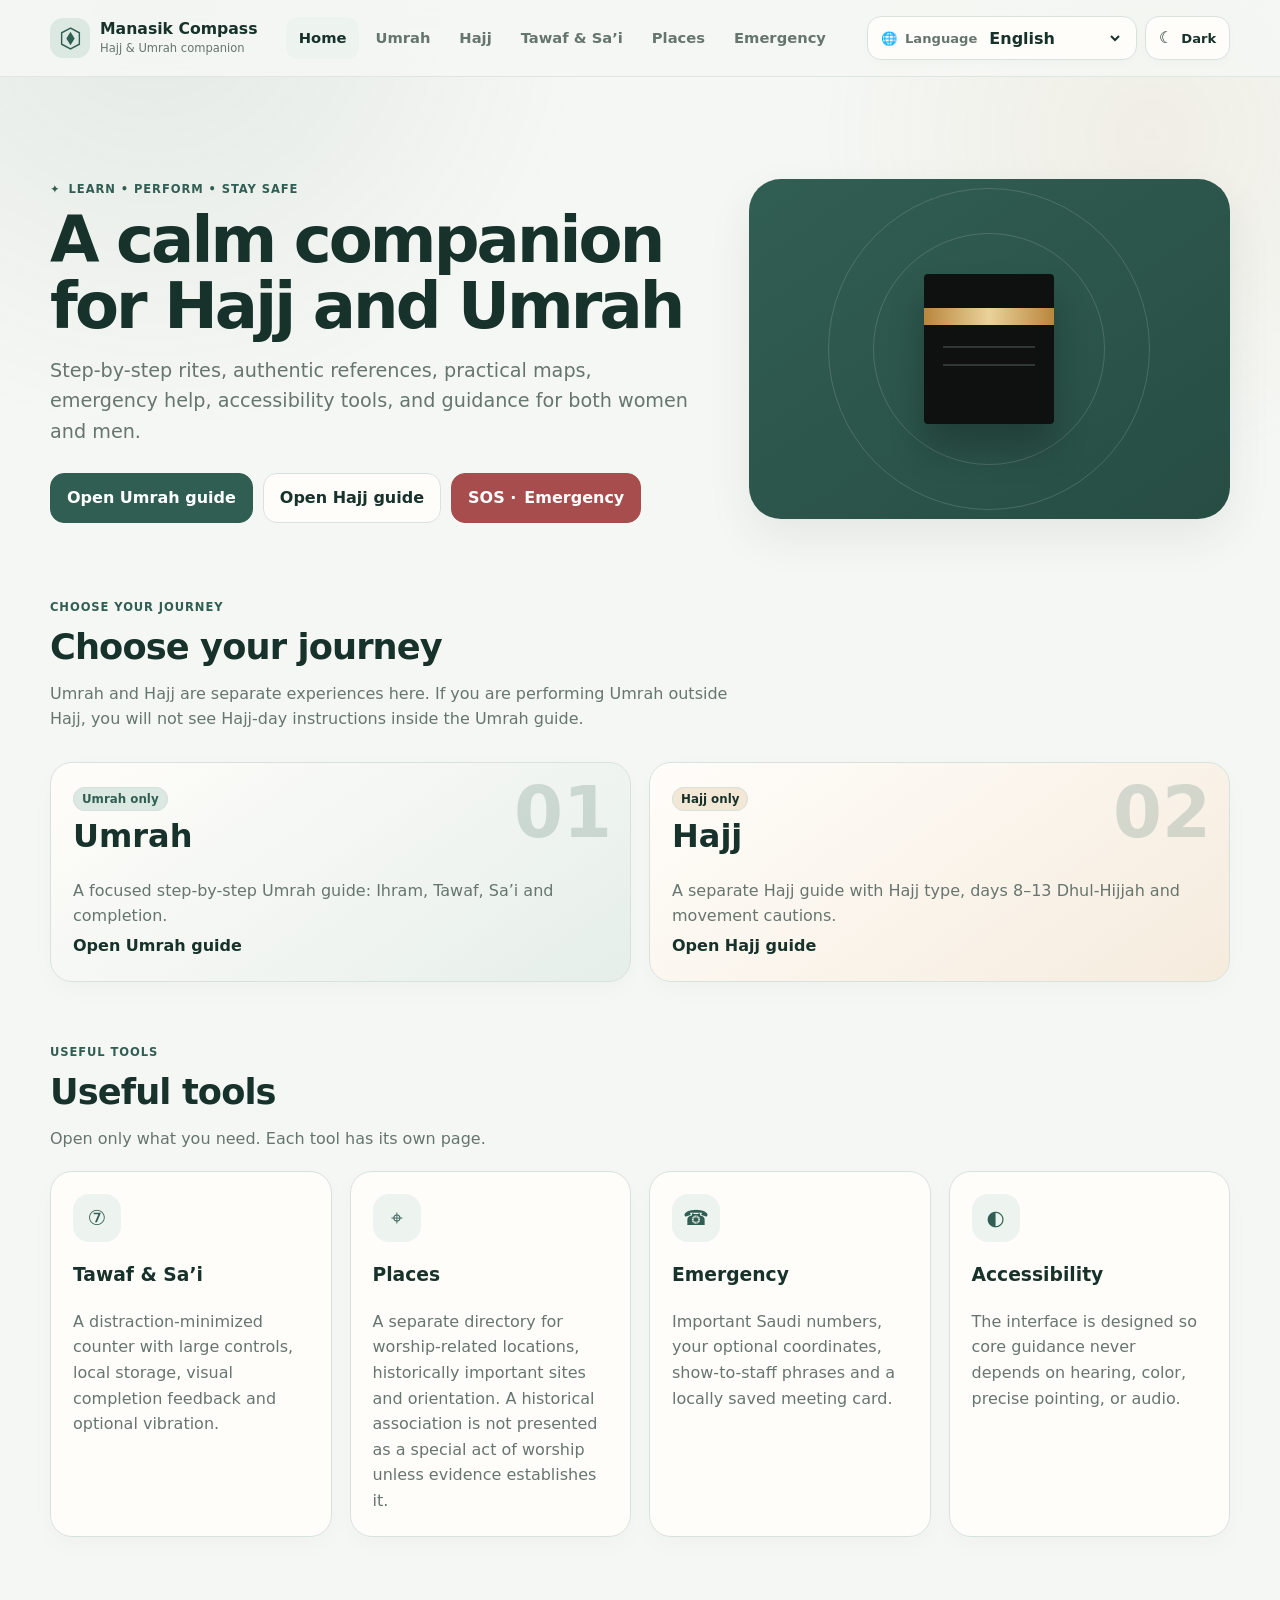
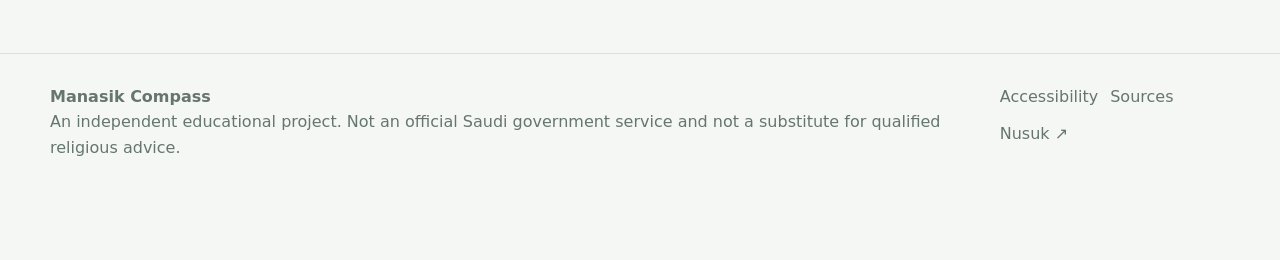
==== commit 225cca0a: "Add files via upload" ====
--- a/index.html
+++ b/index.html
@@ -1,361 +1,3 @@
-<!doctype html>
-<html lang="en" dir="ltr">
-<head>
-  <meta charset="utf-8">
-  <meta name="viewport" content="width=device-width,initial-scale=1,viewport-fit=cover">
-  <meta name="theme-color" content="#365f56">
-  <meta name="color-scheme" content="light dark">
-  <meta name="description" content="Manasik Compass — an accessible multilingual Hajj & Umrah guide with step-by-step rituals, Tawaf and Sa'i tracker, emergency contacts, maps, women's guidance, and verified sources.">
-  <meta name="keywords" content="Hajj guide, Umrah guide, مناسك, حج, عمرة, Tawaf tracker, Sai tracker, Makkah guide, Madinah guide">
-  <meta name="robots" content="index,follow">
-  <meta property="og:title" content="Manasik Compass — Hajj & Umrah Guide">
-  <meta property="og:description" content="A calm, accessible, multilingual companion for Hajj and Umrah.">
-  <meta property="og:type" content="website">
-  <meta property="og:image" content="assets/icons/social-card.svg">
-  <link rel="icon" href="assets/icons/favicon.svg" type="image/svg+xml">
-  <link rel="manifest" href="manifest.webmanifest">
-  <link rel="stylesheet" href="assets/css/styles.css">
-  <title>Manasik Compass — Hajj & Umrah Guide | دليل الحج والعمرة</title>
-  <script type="application/ld+json">
-  {
-    "@context":"https://schema.org",
-    "@type":"WebSite",
-    "name":"Manasik Compass",
-    "alternateName":["دليل المناسك","Hajj & Umrah Guide"],
-    "description":"Accessible multilingual Hajj and Umrah educational guide",
-    "inLanguage":["ar","en","ur","id","tr","ru","de","zh","ha","fr","sw","ms","bn","fa","so","ps","ce"],
-    "isAccessibleForFree":true
-  }
-  </script>
-</head>
-<body>
-<a class="skip-link" href="#main" data-i18n="skip">Skip to main content</a>
-<div id="srStatus" class="sr-only" role="status" aria-live="polite"></div>
-
-<header class="topbar">
-  <div class="topbar-inner">
-    <a class="brand" href="#home" aria-label="Manasik Compass home">
-      <span class="brand-mark" aria-hidden="true">
-        <svg viewBox="0 0 48 48" role="img"><path d="M24 4 7 13v22l17 9 17-9V13L24 4Z" fill="none" stroke="currentColor" stroke-width="2.7"/><path d="m24 11 8 13-8 13-8-13 8-13Z" fill="currentColor" opacity=".9"/></svg>
-      </span>
-      <span><b>Manasik Compass</b><small data-i18n="brandSub">Hajj & Umrah companion</small></span>
-    </a>
-
-    <div class="journey-switch" role="group" aria-label="Journey type">
-      <button class="journey-btn active" data-journey="umrah" aria-pressed="true">🕋 <span data-i18n="umrah">Umrah</span></button>
-      <button class="journey-btn" data-journey="hajj" aria-pressed="false">⛺ <span data-i18n="hajj">Hajj</span></button>
-    </div>
-
-    <div class="top-actions">
-      <button class="icon-btn emergency-mini" id="openEmergency" aria-label="Emergency information">SOS</button>
-      <label class="language-wrap"><span class="sr-only" data-i18n="language">Language</span><select id="languageSelect" aria-label="Language"></select></label>
-      <button class="icon-btn" id="fontToggle" aria-label="Increase text size">A+</button>
-      <button class="icon-btn" id="contrastToggle" aria-pressed="false"><span aria-hidden="true">◐</span><span class="hide-sm" data-i18n="contrast">Contrast</span></button>
-      <button class="icon-btn" id="menuToggle" aria-expanded="false" aria-controls="mobileNav">☰</button>
-    </div>
-  </div>
-</header>
-
-<nav class="mobile-nav" id="mobileNav" aria-label="Mobile navigation">
-  <a href="#today" data-i18n="navToday">Today</a>
-  <a href="#journey" data-i18n="navJourney">Journey</a>
-  <a href="#tracker" data-i18n="navTracker">Tracker</a>
-  <a href="#women-men" data-i18n="navEveryone">Men & women</a>
-  <a href="#emergency" data-i18n="navEmergency">Emergency</a>
-  <a href="#places" data-i18n="navPlaces">Places</a>
-  <a href="#wayfinding" data-i18n="navWayfinding">Wayfinding</a>
-  <a href="#accessibility" data-i18n="navAccess">Accessibility</a>
-</nav>
-
-<main id="main">
-  <section class="hero" id="home">
-    <div class="hero-grid">
-      <div class="hero-copy">
-        <div class="eyebrow"><span aria-hidden="true">✦</span><span data-i18n="eyebrow">Learn • perform • stay safe</span></div>
-        <h1 data-i18n="heroTitle">A calm companion for Hajj and Umrah</h1>
-        <p data-i18n="heroText">Step-by-step rites, authentic references, practical maps, emergency help, accessibility tools, and guidance for both women and men.</p>
-        <div class="hero-actions">
-          <a class="btn primary" href="#journey"><span data-i18n="startJourney">Start the guide</span><span aria-hidden="true">→</span></a>
-          <a class="btn ghost" href="#emergency">☎ <span data-i18n="emergencyHelp">Emergency help</span></a>
-        </div>
-        <div class="trust-row" aria-label="Key qualities">
-          <span>✓ <span data-i18n="officialSources">Official sources</span></span>
-          <span>✓ <span data-i18n="hadithChecked">Hadith references</span></span>
-          <span>✓ <span data-i18n="offlineReady">Offline-ready</span></span>
-        </div>
-      </div>
-      <div class="hero-visual" aria-hidden="true">
-        <svg viewBox="0 0 520 430">
-          <defs>
-            <linearGradient id="g1" x1="0" x2="1"><stop offset="0" stop-color="#f1d08d"/><stop offset="1" stop-color="#bd8e36"/></linearGradient>
-          </defs>
-          <circle cx="268" cy="198" r="160" fill="none" stroke="rgba(255,255,255,.16)" stroke-width="1.5"/>
-          <circle cx="268" cy="198" r="116" fill="none" stroke="rgba(255,255,255,.12)" stroke-width="1.5"/>
-          <path d="M110 317c68-22 102-34 159-35 62-1 110 12 172 37" fill="none" stroke="rgba(255,255,255,.25)" stroke-width="10" stroke-linecap="round"/>
-          <g transform="translate(197 112)">
-            <rect width="145" height="168" rx="5" fill="#101212"/>
-            <rect y="37" width="145" height="18" fill="url(#g1)"/>
-            <path d="M16 84h113M16 102h113" stroke="#3a3c3b" stroke-width="3"/>
-          </g>
-          <g transform="translate(78 57)">
-            <rect width="142" height="52" rx="18" fill="rgba(255,255,255,.12)" stroke="rgba(255,255,255,.18)"/>
-            <path d="M28 32h23M39.5 20.5v23" stroke="#fff" stroke-width="3" stroke-linecap="round"/>
-            <text x="66" y="33" fill="#fff" font-size="15" font-family="system-ui">7 × Tawaf</text>
-          </g>
-          <g transform="translate(330 292)">
-            <rect width="150" height="58" rx="18" fill="rgba(255,255,255,.12)" stroke="rgba(255,255,255,.18)"/>
-            <path d="M24 20c16 0 16 18 32 18s16-18 32-18" fill="none" stroke="#fff" stroke-width="3" stroke-linecap="round"/>
-            <text x="95" y="35" fill="#fff" font-size="14" font-family="system-ui">Safa ↔ Marwah</text>
-          </g>
-        </svg>
-      </div>
-    </div>
-  </section>
-
-  <section class="quick-strip" aria-label="Quick access">
-    <button data-scroll="#today"><span class="quick-icon">☀</span><span><b data-i18n="today">Today</b><small data-i18n="todayQuick">Hajj day & wellbeing</small></span></button>
-    <button data-scroll="#emergency"><span class="quick-icon">☎</span><span><b data-i18n="emergency">Emergency</b><small>911 · 997 · 937</small></span></button>
-    <button data-scroll="#tracker"><span class="quick-icon">⑦</span><span><b data-i18n="tracker">Tawaf & Sa'i</b><small data-i18n="savedOnDevice">Saved on device</small></span></button>
-    <button data-scroll="#places"><span class="quick-icon">⌖</span><span><b data-i18n="places">Places</b><small data-i18n="makkahMadinah">Makkah & Madinah</small></span></button>
-    <button data-scroll="#pilgrim-card"><span class="quick-icon">◫</span><span><b data-i18n="myCard">My pilgrim card</b><small data-i18n="privateLocal">Private & local</small></span></button>
-  </section>
-
-  <div class="page-grid">
-    <aside class="side-nav" aria-label="Section navigation">
-      <div class="side-kicker" data-i18n="contents">Contents</div>
-      <a href="#today" class="active"><span>01</span><b data-i18n="navToday">Today</b></a>
-      <a href="#journey"><span>02</span><b data-i18n="navJourney">Journey</b></a>
-      <a href="#tracker"><span>03</span><b data-i18n="navTracker">Tracker</b></a>
-      <a href="#women-men"><span>04</span><b data-i18n="navEveryone">Men & women</b></a>
-      <a href="#emergency"><span>05</span><b data-i18n="navEmergency">Emergency</b></a>
-      <a href="#wayfinding"><span>06</span><b data-i18n="navWayfinding">Wayfinding</b></a>
-      <a href="#places"><span>07</span><b data-i18n="navPlaces">Places</b></a>
-      <a href="#pilgrim-card"><span>08</span><b data-i18n="navMyCard">My card</b></a>
-      <a href="#accessibility"><span>09</span><b data-i18n="navAccess">Accessibility</b></a>
-      <a href="#sources"><span>10</span><b data-i18n="navSources">Sources</b></a>
-      <div class="side-note"><b data-i18n="fieldRule">At the Haram</b><p data-i18n="fieldRuleText">Live signs, staff instructions and crowd-control directions always take priority over a saved guide.</p></div>
-    </aside>
-
-    <div class="content">
-      <section class="section today-section" id="today">
-        <div class="section-head">
-          <div><span class="kicker" data-i18n="todayKicker">DURING YOUR PILGRIMAGE</span><h2 data-i18n="todayTitle">Today & wellbeing</h2><p data-i18n="todaySub">A simple day view, readiness checklist and gentle wellbeing tools. Your licensed group’s live schedule always takes priority.</p></div>
-          <div class="connection-pill" id="connectionStatus" role="status" aria-live="polite"><span class="connection-dot" aria-hidden="true"></span><span data-i18n="checkingConnection">Checking connection…</span></div>
-        </div>
-
-        <div class="today-grid">
-          <article class="hajj-day-card">
-            <div class="card-label"><span aria-hidden="true">☾</span><span data-i18n="hajjDayCompanion">Hajj day companion</span></div>
-            <div class="hijri-date" id="hijriDate" aria-live="polite"></div>
-            <label class="day-selector"><span data-i18n="showHajjDay">Show Hajj day</span><select id="hajjDaySelect"><option value="auto" data-i18n="automatic">Automatic</option><option value="8">8 Dhul-Hijjah</option><option value="9">9 Dhul-Hijjah</option><option value="10">10 Dhul-Hijjah</option><option value="11">11 Dhul-Hijjah</option><option value="12">12 Dhul-Hijjah</option><option value="13">13 Dhul-Hijjah</option></select></label>
-            <div id="hajjTodayCard" class="hajj-today-content"></div>
-            <p class="micro-note" data-i18n="hajjDateCaution">Hijri date detection uses the device’s Umm al-Qura calendar when available. Confirm the actual Hajj date, movement window and transport plan with your authorized organizer.</p>
-          </article>
-
-          <article class="wellbeing-card">
-            <div class="card-label"><span aria-hidden="true">☂</span><span data-i18n="heatSafety">Heat & wellbeing</span></div>
-            <h3 data-i18n="protectEnergy">Protect your energy</h3>
-            <div class="wellbeing-signs" aria-label="Heat safety reminders"><span>☂ <b data-i18n="shade">Shade</b></span><span>◒ <b data-i18n="fluids">Fluids</b></span><span>◌ <b data-i18n="rest">Rest</b></span><span>↔ <b data-i18n="followFlow">Follow flow</b></span></div>
-            <p data-i18n="heatText">Saudi health guidance emphasizes avoiding direct sun, drinking fluids regularly and resting. If you have a medical fluid restriction, follow your clinician’s instructions.</p>
-            <div class="wellbeing-timer" aria-live="polite"><div><small data-i18n="wellbeingCheck">Next wellbeing check</small><strong id="wellbeingCountdown">20:00</strong></div><button class="soft-btn" id="wellbeingToggle" type="button" data-i18n="startReminder">Start 20-min reminder</button></div>
-            <a class="source-link" href="https://www.moh.gov.sa/en/healthawareness/pilgrims-health/pages/heat-stress.aspx" target="_blank" rel="noopener"><span data-i18n="mohHeatGuidance">Saudi MOH heat guidance</span> ↗</a>
-          </article>
-        </div>
-
-        <div class="readiness-wrap">
-          <div class="readiness-head"><div><h3 data-i18n="readyBeforeMoving">Before you move</h3><p data-i18n="readySub">A small checklist saved only on this device.</p></div><button class="text-btn" id="resetChecklist" type="button" data-i18n="reset">Reset</button></div>
-          <div class="readiness-grid" id="readinessChecklist"></div>
-        </div>
-      </section>
-
-      <section class="section" id="journey">
-        <div class="section-head">
-          <div><span class="kicker" data-i18n="journeyKicker">STEP BY STEP</span><h2 id="journeyTitle">Umrah journey</h2><p data-i18n="journeySub">Follow the sequence, open a step, and mark what you have reviewed.</p></div>
-          <div class="head-actions">
-            <button class="soft-btn" id="readJourney">🔊 <span data-i18n="listen">Listen</span></button>
-            <button class="soft-btn" id="resetJourney"><span aria-hidden="true">↺</span> <span data-i18n="reset">Reset</span></button>
-          </div>
-        </div>
-
-        <div class="context-banner" id="translationNotice" hidden>
-          <span aria-hidden="true">🌐</span>
-          <div><b data-i18n="translationFallbackTitle">Translation coverage</b><p data-i18n="translationFallbackText">Navigation and safety text are translated. Detailed ritual notes may fall back to English until a reviewed translation is added.</p></div>
-        </div>
-
-        <div class="hajj-type-panel" id="hajjTypePanel" hidden>
-          <div>
-            <label for="hajjType" data-i18n="hajjTypeLabel">Hajj type</label>
-            <select id="hajjType">
-              <option value="tamattu">Tamattuʿ — Umrah then Hajj</option>
-              <option value="qiran">Qirān — Hajj & Umrah in one Ihram</option>
-              <option value="ifrad">Ifrād — Hajj only</option>
-            </select>
-          </div>
-          <p data-i18n="hajjTypeHelp">The timeline below focuses on the shared route and calls out important differences. Your licensed Hajj organizer's schedule takes priority for transport and movement.</p>
-        </div>
-
-        <div class="ritual-progress" aria-label="Journey progress"><div id="journeyProgress"></div></div>
-        <div class="journey-steps" id="journeySteps"></div>
-        <article class="step-detail" id="stepDetail" aria-live="polite"></article>
-      </section>
-
-      <section class="section" id="tracker">
-        <div class="section-head">
-          <div><span class="kicker" data-i18n="toolKicker">SIMPLE TOOL</span><h2 data-i18n="trackerTitle">Tawaf & Sa'i tracker</h2><p data-i18n="trackerSub">Large controls, vibration when available, screen-reader updates, and local-only storage.</p></div>
-          <span class="status-pill">🔒 <span data-i18n="localOnly">Local only</span></span>
-        </div>
-        <div class="tracker-grid">
-          <article class="counter-card" data-counter="tawaf">
-            <div class="counter-title"><span class="round-icon kaaba-mini" aria-hidden="true"></span><div><b data-i18n="tawaf">Tawaf</b><small data-i18n="sevenCircuits">7 circuits</small></div><button class="text-btn reset-counter" data-type="tawaf" data-i18n="reset">Reset</button></div>
-            <div class="ring" id="tawafRing" role="progressbar" aria-valuemin="0" aria-valuemax="7" aria-valuenow="0"><div><strong id="tawafCount">0</strong><span>/ 7</span></div></div>
-            <div class="counter-message" id="tawafMessage" aria-live="polite"></div>
-            <div class="counter-buttons"><button class="counter-minus" data-type="tawaf" aria-label="Decrease Tawaf count">−</button><button class="counter-plus" data-type="tawaf"><span data-i18n="completeCircuit">Complete circuit</span> +</button></div>
-          </article>
-          <article class="counter-card" data-counter="sai">
-            <div class="counter-title"><span class="round-icon sai-mini" aria-hidden="true">↔</span><div><b data-i18n="sai">Sa'i</b><small data-i18n="sevenLegs">7 legs</small></div><button class="text-btn reset-counter" data-type="sai" data-i18n="reset">Reset</button></div>
-            <div class="ring" id="saiRing" role="progressbar" aria-valuemin="0" aria-valuemax="7" aria-valuenow="0"><div><strong id="saiCount">0</strong><span>/ 7</span></div></div>
-            <div class="counter-message" id="saiMessage" aria-live="polite"></div>
-            <div class="counter-buttons"><button class="counter-minus" data-type="sai" aria-label="Decrease Sa'i count">−</button><button class="counter-plus" data-type="sai"><span data-i18n="completeLeg">Complete leg</span> +</button></div>
-          </article>
-        </div>
-        <div class="safety-note"><span aria-hidden="true">♥</span><div><b data-i18n="safetyFirst">Safety and calm come first.</b><p data-i18n="trackerSafety">Do not look at the screen while walking in dense crowds. Step aside safely before interacting with the tracker.</p></div></div>
-      </section>
-
-      <section class="section" id="women-men">
-        <div class="section-head"><div><span class="kicker" data-i18n="everyoneKicker">FOR EVERY PILGRIM</span><h2 data-i18n="everyoneTitle">Yes — this guide is for both women and men</h2><p data-i18n="everyoneSub">Most rites are shared. Where the Sunnah or official guidance differs, the difference is shown clearly without duplicating the entire guide.</p></div></div>
-        <div class="audience-tabs" role="tablist" aria-label="Audience guidance">
-          <button class="active" data-audience="all" role="tab" aria-selected="true" data-i18n="everyone">Everyone</button>
-          <button data-audience="women" role="tab" aria-selected="false" data-i18n="women">Women</button>
-          <button data-audience="men" role="tab" aria-selected="false" data-i18n="men">Men</button>
-        </div>
-        <div class="audience-grid" id="audienceCards"></div>
-      </section>
-
-      <section class="section emergency-section" id="emergency">
-        <div class="section-head emergency-head">
-          <div><span class="kicker" data-i18n="safetyKicker">SAFETY & SUPPORT</span><h2 data-i18n="emergencyTitle">Emergency & important numbers</h2><p data-i18n="emergencySub">Saudi numbers relevant to pilgrims. Tap to call on a phone. In a life-threatening emergency, contact emergency services immediately.</p></div>
-          <span class="verified-chip">✓ <span data-i18n="verifiedOfficialGuide">Verified against official Hajj guidance</span></span>
-        </div>
-        <div class="phone-grid" id="phoneGrid"></div>
-
-        <div class="emergency-map-card">
-          <div class="map-sign" aria-hidden="true"><svg viewBox="0 0 120 120"><path d="M60 8c-24 0-43 19-43 43 0 30 43 61 43 61s43-31 43-61C103 27 84 8 60 8Z" fill="none" stroke="currentColor" stroke-width="8"/><path d="M60 31v40M40 51h40" stroke="currentColor" stroke-width="9" stroke-linecap="round"/></svg></div>
-          <div class="map-copy"><h3 data-i18n="whereAmI">Need to show where you are?</h3><p data-i18n="locationPrivacy">Use your browser's location only when you choose. The coordinate is displayed on your device and is not sent to this website.</p><div class="location-result" id="locationResult" hidden></div><div class="row"><button class="btn primary" id="getLocation">⌖ <span data-i18n="showLocation">Show my coordinates</span></button><a class="btn light" href="https://alharamain.gov.sa/public/?page=interactive_maps_en&amp;u=" target="_blank" rel="noopener"><span data-i18n="officialHaramMap">Official Haram map</span> ↗</a></div></div>
-        </div>
-
-        <details class="important-detail"><summary data-i18n="ifLost">If you are lost or separated from your group</summary><div class="detail-body"><ol><li data-i18n="lost1">Move out of the walking flow to a safe, visible area.</li><li data-i18n="lost2">Use an official information/security point rather than following strangers.</li><li data-i18n="lost3">Call your group leader or 1966 for Hajj/Umrah support; use 911 for an emergency.</li><li data-i18n="lost4">Share your hotel name, gate number, or coordinates if you know them.</li></ol></div></details>
-      </section>
-
-      <section class="section" id="wayfinding">
-        <div class="section-head"><div><span class="kicker" data-i18n="wayfindingKicker">ORIENTATION WITHOUT GUESSING</span><h2 data-i18n="wayfindingTitle">Wayfinding & show-to-staff cards</h2><p data-i18n="wayfindingSub">Use live signs and staff for gates, lifts, accessible routes and crowd diversions. These simple cards help when language or vision makes asking difficult.</p></div></div>
-
-        <div class="orientation-card">
-          <div class="orientation-diagram" aria-label="Simple orientation diagram, not a navigation map">
-            <svg viewBox="0 0 620 260" role="img" aria-labelledby="orientTitle orientDesc">
-              <title id="orientTitle">Simple Haram orientation concept</title><desc id="orientDesc">A schematic showing the Kaaba, Tawaf direction concept, Safa to Marwah, and a reminder to follow live exit and accessibility signs. Not to scale.</desc>
-              <rect x="250" y="78" width="120" height="120" rx="8" class="diagram-kaaba"/>
-              <rect x="250" y="103" width="120" height="15" class="diagram-band"/>
-              <path d="M225 53c-58 24-87 74-76 125 9 43 44 75 91 88M395 53c58 24 87 74 76 125-9 43-44 75-91 88" class="diagram-orbit"/>
-              <path d="M42 64h125M137 47l30 17-30 17" class="diagram-route"/>
-              <text x="42" y="42">Safa</text><text x="42" y="100">Marwah</text>
-              <g transform="translate(485 58)"><rect width="95" height="66" rx="14" class="diagram-sign"/><path d="M22 33h42m-13-13 18 13-18 13" class="diagram-white"/></g>
-              <g transform="translate(485 144)"><rect width="95" height="66" rx="14" class="diagram-sign"/><text x="48" y="44" text-anchor="middle" class="diagram-info">i</text></g>
-            </svg>
-            <span class="not-to-scale" data-i18n="notToScale">Schematic only — not to scale</span>
-          </div>
-          <div class="orientation-copy"><h3 data-i18n="liveMapFirst">Use the live official map for navigation</h3><p data-i18n="liveMapText">Gates, one-way flows, temporary closures and accessible paths can change. Do not navigate from a screenshot or this diagram.</p><a class="btn primary" href="https://alharamain.gov.sa/public/?page=interactive_maps_en&amp;u=" target="_blank" rel="noopener">⌖ <span data-i18n="officialHaramMap">Official Haram map</span> ↗</a></div>
-        </div>
-
-        <div class="sign-grid" aria-label="Common signs">
-          <article><span class="sign-pictogram">↗</span><b data-i18n="exitSign">Exit</b><small>مخرج</small></article>
-          <article><span class="sign-pictogram medical">✚</span><b data-i18n="firstAidSign">First aid</b><small>إسعاف</small></article>
-          <article><span class="sign-pictogram">♿</span><b data-i18n="accessibleRouteSign">Accessible route</b><small>مسار مهيأ</small></article>
-          <article><span class="sign-pictogram">i</span><b data-i18n="informationSign">Information</b><small>استعلامات</small></article>
-        </div>
-
-        <div class="phrase-head"><div><h3 data-i18n="showStaffTitle">Show this to a staff member</h3><p data-i18n="showStaffSub">Tap a card to enlarge it. The Arabic sentence stays visible even when your interface language is different.</p></div></div>
-        <div class="phrase-grid" id="helpPhraseGrid"></div>
-      </section>
-
-      <section class="section" id="places">
-        <div class="section-head">
-          <div><span class="kicker" data-i18n="placesKicker">WORSHIP • HISTORY • ORIENTATION</span><h2 data-i18n="placesTitle">Places in Makkah & Madinah</h2><p data-i18n="placesSub">Each card distinguishes a prescribed rite, an established Sunnah, and historical significance. Historical importance does not automatically mean there is a special reward for visiting.</p></div>
-        </div>
-        <div class="belief-legend">
-          <span class="legend worship">● <span data-i18n="legendRite">Rite / established Sunnah</span></span>
-          <span class="legend history">● <span data-i18n="legendHistory">Historical significance</span></span>
-          <span class="legend caution">● <span data-i18n="legendNoVirtue">No special visit virtue claimed</span></span>
-        </div>
-        <div class="place-toolbar">
-          <div class="filter-row" role="group" aria-label="Place filters">
-            <button class="filter-btn active" data-place-filter="all" data-i18n="all">All</button>
-            <button class="filter-btn" data-place-filter="makkah" data-i18n="makkah">Makkah</button>
-            <button class="filter-btn" data-place-filter="madinah" data-i18n="madinah">Madinah</button>
-            <button class="filter-btn" data-place-filter="hajj" data-i18n="hajjSites">Hajj sites</button>
-          </div>
-          <label class="search-box"><span aria-hidden="true">⌕</span><span class="sr-only" data-i18n="searchPlaces">Search places</span><input id="placeSearch" type="search" data-i18n-placeholder="searchPlaces" placeholder="Search places"></label>
-        </div>
-        <div class="places-grid" id="placesGrid"></div>
-      </section>
-
-      <section class="section" id="pilgrim-card">
-        <div class="section-head"><div><span class="kicker" data-i18n="personalKicker">USEFUL IN A CROWD</span><h2 data-i18n="myCardTitle">My pilgrim card</h2><p data-i18n="myCardSub">Save a meeting point, hotel, and group contact on this device. Nothing is uploaded.</p></div><span class="status-pill">🔒 <span data-i18n="privateLocal">Private & local</span></span></div>
-        <div class="card-builder">
-          <form id="pilgrimForm" class="pilgrim-form">
-            <label><span data-i18n="meetingPoint">Meeting point</span><input id="meetingPoint" autocomplete="off" placeholder="e.g. Gate 79 / hotel lobby"></label>
-            <label><span data-i18n="hotelName">Hotel / accommodation</span><input id="hotelName" autocomplete="off"></label>
-            <label><span data-i18n="groupContact">Group leader / contact</span><input id="groupContact" autocomplete="off" inputmode="tel"></label>
-            <label><span data-i18n="notes">Short note</span><textarea id="pilgrimNotes" rows="3" maxlength="180"></textarea></label>
-            <div class="row"><button class="btn primary" type="submit" data-i18n="saveCard">Save card</button><button class="btn light" type="button" id="clearCard" data-i18n="clear">Clear</button></div>
-          </form>
-          <div class="pilgrim-preview" id="pilgrimPreview" aria-live="polite"><div class="preview-logo"><span class="kaaba-mini"></span><b>Manasik Compass</b></div><h3 data-i18n="myMeetingCard">My meeting card</h3><div id="previewContent" class="preview-content"><p data-i18n="cardEmpty">Add your details to create a quick card you can show to staff or your group.</p></div><button class="soft-btn" id="fullScreenCard" type="button" data-i18n="showLarge">Show large</button></div>
-        </div>
-      </section>
-
-      <section class="section" id="accessibility">
-        <div class="section-head"><div><span class="kicker" data-i18n="accessKicker">ACCESSIBILITY</span><h2 data-i18n="accessTitle">Designed for blind, low-vision and mobility users</h2><p data-i18n="accessSub">Semantic structure, keyboard support, large targets, text-to-speech, high contrast, reduced-motion respect, and no color-only instructions.</p></div></div>
-        <div class="feature-grid">
-          <article><div class="feature-icon">◐</div><h3 data-i18n="vision">Vision</h3><p data-i18n="visionText">Increase text size, enable high contrast, and keep controls large enough for touch.</p></article>
-          <article><div class="feature-icon">⌨</div><h3 data-i18n="keyboard">Keyboard</h3><p data-i18n="keyboardText">All interactive controls are reachable without a mouse, with a visible focus indicator.</p></article>
-          <article><div class="feature-icon">🔊</div><h3 data-i18n="speech">Speech</h3><p data-i18n="speechText">Read the current ritual step aloud using the voices installed on the device.</p></article>
-          <article><div class="feature-icon">♿</div><h3 data-i18n="mobility">Mobility</h3><p data-i18n="mobilityText">Links to official Haramain maps help locate lifts, wheelchair services and accessible routes; availability can change on site.</p></article>
-        </div>
-        <div class="access-actions"><button class="btn primary" id="installApp" type="button" hidden>＋ <span data-i18n="installApp">Install offline app</span></button><button class="btn light" id="readPage">🔊 <span data-i18n="readSection">Read this section</span></button><a class="btn light" href="https://alharamain.gov.sa/public/?page=interactive_maps_en&amp;u=" target="_blank" rel="noopener">♿ <span data-i18n="accessibleMap">Accessible facilities map</span> ↗</a></div>
-      </section>
-
-      <section class="section sources" id="sources">
-        <div class="section-head"><div><span class="kicker" data-i18n="evidenceKicker">EVIDENCE & FRESHNESS</span><h2 data-i18n="sourcesTitle">Sources and editorial rules</h2><p data-i18n="sourcesSub">Operational information changes. Ritual guidance is linked to official Saudi material and primary hadith references where practical.</p></div></div>
-        <div class="source-grid" id="sourceGrid"></div>
-        <div class="editorial-note"><h3 data-i18n="editorialTitle">Editorial rule for historical sites</h3><p data-i18n="editorialText">A place may be historically important without being a prescribed religious visit. This guide never turns historical association into a promise of spiritual reward unless a reliable text establishes it.</p><p><strong data-i18n="reviewed">Content review:</strong> <span>3 October 2026</span>. <span data-i18n="currentRules">For permits, opening routes, health requirements and crowd-control rules, always check current official sources before travel.</span></p></div>
-      </section>
-    </div>
-  </div>
-</main>
-
-<dialog id="phraseDialog" class="phrase-dialog">
-  <form method="dialog"><button class="dialog-close" aria-label="Close">×</button></form>
-  <div id="phraseDialogContent"></div>
-</dialog>
-
-<dialog id="largeCardDialog" class="large-card-dialog">
-  <form method="dialog"><button class="dialog-close" aria-label="Close">×</button></form>
-  <div id="largeCardContent"></div>
-</dialog>
-
-<dialog id="emergencyDialog" class="emergency-dialog">
-  <form method="dialog"><button class="dialog-close" aria-label="Close">×</button></form>
-  <div class="dialog-emergency-icon">SOS</div><h2 data-i18n="emergencyTitle">Emergency & important numbers</h2><div id="dialogPhones"></div><a class="btn primary wide" href="#emergency" id="emergencyMore"><span data-i18n="moreEmergencyInfo">More emergency information</span></a>
-</dialog>
-
-<footer>
-  <div class="footer-inner">
-    <div><div class="footer-brand"><span class="kaaba-mini"></span><b>Manasik Compass</b></div><p data-i18n="footerText">An independent educational project. Not an official Saudi government service and not a substitute for qualified religious advice.</p></div>
-    <div class="footer-links"><a href="#sources" data-i18n="sourcesTitle">Sources</a><a href="https://haj.gov.sa/en/Awareness-Center/Awareness-Guides" target="_blank" rel="noopener">Ministry guides ↗</a><a href="https://www.nusuk.sa/" target="_blank" rel="noopener">Nusuk ↗</a></div>
-  </div>
-</footer>
-
-<script src="assets/js/i18n.js"></script>
-<script src="assets/js/data.js"></script>
-<script src="assets/js/app.js"></script>
-</body>
-</html>
+<!doctype html><html lang="en" dir="ltr"><head><meta charset="utf-8"><meta name="viewport" content="width=device-width,initial-scale=1,viewport-fit=cover"><meta name="theme-color" content="#f5f7f4"><meta name="color-scheme" content="light dark"><meta name="description" content="Manasik Compass — an accessible multilingual Hajj and Umrah guide with separate Umrah and Hajj views, trackers, emergency help and verified sources."><meta property="og:title" content="Manasik Compass — Hajj & Umrah Guide"><meta property="og:description" content="A calm, accessible, multilingual companion for Hajj and Umrah."><meta property="og:type" content="website"><meta property="og:image" content="assets/icons/social-card.svg"><link rel="icon" href="assets/icons/favicon.svg" type="image/svg+xml"><link rel="manifest" href="manifest.webmanifest"><link rel="stylesheet" href="assets/css/styles.css"><script>try{const t=JSON.parse(localStorage.getItem('mc:theme'));document.documentElement.dataset.theme=t||(matchMedia('(prefers-color-scheme:dark)').matches?'dark':'light')}catch{}</script><title>Manasik Compass — Hajj & Umrah Guide</title></head><body data-page="home"><div id="siteHeader"></div><main id="main" class="page"><div class="container"><section class="hero-grid"><div><span class="kicker">✦ <span data-i18n="eyebrow">Learn • perform • stay safe</span></span><h1 class="page-title" data-i18n="heroTitle">A calm companion for Hajj and Umrah</h1><p class="page-lead" data-i18n="heroText">Step-by-step rites, authentic references, practical maps, emergency help, accessibility tools, and guidance for both women and men.</p><div class="action-row"><a class="btn primary" href="umrah.html" data-i18n="openUmrah">Open Umrah guide</a><a class="btn" href="hajj.html" data-i18n="openHajj">Open Hajj guide</a><a class="btn danger" href="emergency.html">SOS · <span data-i18n="emergency">Emergency</span></a></div></div><div class="hero-art" aria-hidden="true"><div class="kaaba"></div></div></section>
+<section class="section"><div class="section-title"><div><span class="kicker" data-i18n="chooseJourney">Choose your journey</span><h2 data-i18n="chooseJourney">Choose your journey</h2><p data-i18n="chooseJourneyLead">Umrah and Hajj are separate experiences here.</p></div></div><div class="journey-choice"><a class="card interactive journey-card umrah" href="umrah.html"><span class="number">01</span><div><span class="tag rite" data-i18n="umrahOnly">Umrah only</span><h2 data-i18n="umrah">Umrah</h2><p class="muted" data-i18n="umrahCardText">A focused step-by-step Umrah guide.</p></div><strong data-i18n="openUmrah">Open Umrah guide</strong></a><a class="card interactive journey-card hajj" href="hajj.html"><span class="number">02</span><div><span class="tag history" data-i18n="hajjOnly">Hajj only</span><h2 data-i18n="hajj">Hajj</h2><p class="muted" data-i18n="hajjCardText">A separate Hajj guide.</p></div><strong data-i18n="openHajj">Open Hajj guide</strong></a></div></section>
+<section class="section"><div class="section-title"><div><span class="kicker" data-i18n="quickTools">Useful tools</span><h2 data-i18n="quickTools">Useful tools</h2><p data-i18n="quickToolsLead">Open only what you need. Each tool has its own page.</p></div></div><div class="grid four"><a class="card interactive" href="tracker.html" style="text-decoration:none"><div class="feature-icon">⑦</div><h3 data-i18n="tracker">Tawaf & Sa’i</h3><p class="muted" data-i18n="trackerPageLead">A distraction-minimized counter.</p></a><a class="card interactive" href="places.html" style="text-decoration:none"><div class="feature-icon">⌖</div><h3 data-i18n="places">Places</h3><p class="muted" data-i18n="placesPageLead">A separate directory for places and landmarks.</p></a><a class="card interactive" href="emergency.html" style="text-decoration:none"><div class="feature-icon">☎</div><h3 data-i18n="emergency">Emergency</h3><p class="muted" data-i18n="emergencyPageLead">Numbers, location and staff phrases.</p></a><a class="card interactive" href="accessibility.html" style="text-decoration:none"><div class="feature-icon">◐</div><h3 data-i18n="accessibility">Accessibility</h3><p class="muted" data-i18n="accessibilityPageLead">Display, hearing, vision and mobility options.</p></a></div></section></div></main><div id="siteFooter"></div><script src="assets/js/i18n.js" defer></script><script src="assets/js/data.js" defer></script><script src="assets/js/app.js" defer></script></body></html>
--- a/assets/css/styles.css
+++ b/assets/css/styles.css
@@ -1,22 +1,22 @@
 :root{
-  --bg:#f3f5f0;--surface:#fffdfa;--surface-2:#edf3ef;--ink:#1f2c29;--muted:#687570;
-  --brand:#365f56;--brand-2:#4b776c;--gold:#9a7b49;--gold-soft:#eee2c7;--line:#d9e0db;
-  --danger:#a82f35;--danger-dark:#7f1d24;--danger-soft:#fff0f0;--ok:#17633e;--history:#6b5b95;
-  --shadow:0 18px 60px rgba(20,53,45,.10);--radius:24px;--focus:0 0 0 4px rgba(14,106,89,.24);
-  --base-font:17px;--content:1180px
+  color-scheme:light;
+  --bg:#f5f7f4;--surface:#fffdfa;--surface-2:#edf3ef;--surface-3:#e4ece7;
+  --text:#17312b;--muted:#66766f;--brand:#4f786b;--brand-strong:#315e53;--brand-soft:#dce9e3;
+  --sand:#c39a62;--sand-soft:#f3e7d6;--danger:#a84d4d;--danger-soft:#f8e8e6;
+  --success:#47745b;--border:#d8e2dd;--shadow:0 18px 45px rgba(28,54,46,.08);
+  --radius:22px;--radius-sm:14px;--max:1180px;--header:76px;
 }
-*{box-sizing:border-box}html{scroll-behavior:smooth;font-size:var(--base-font)}body{margin:0;background:radial-gradient(circle at 8% 0,rgba(154,123,73,.08),transparent 30rem),linear-gradient(180deg,#f7f7f2,#eef3ef);color:var(--ink);font-family:Inter,ui-sans-serif,system-ui,-apple-system,"Segoe UI",Tahoma,Arial,sans-serif;line-height:1.7}body.high-contrast{--bg:#fff;--surface:#fff;--surface-2:#f2f2f2;--ink:#000;--muted:#222;--brand:#003c32;--brand-2:#005847;--line:#333;--gold:#7c5600;--danger:#780000;--shadow:none;background:#fff}html.large-text{font-size:20px}button,input,select,textarea{font:inherit}button,a,select,input,textarea{touch-action:manipulation}button{color:inherit}a{color:var(--brand);text-underline-offset:.18em}.skip-link{position:fixed;z-index:9999;top:.5rem;inset-inline-start:.5rem;transform:translateY(-150%);background:#111;color:#fff;padding:.7rem 1rem;border-radius:12px}.skip-link:focus{transform:none}button:focus-visible,a:focus-visible,input:focus-visible,select:focus-visible,textarea:focus-visible,[tabindex]:focus-visible{outline:none;box-shadow:var(--focus)}.sr-only{position:absolute!important;width:1px!important;height:1px!important;padding:0!important;margin:-1px!important;overflow:hidden!important;clip:rect(0,0,0,0)!important;white-space:nowrap!important;border:0!important}
-.topbar{position:sticky;top:0;z-index:80;background:rgba(247,247,242,.94);backdrop-filter:blur(14px);border-bottom:1px solid rgba(15,77,67,.1)}.topbar-inner{max-width:var(--content);margin:auto;display:grid;grid-template-columns:1fr auto 1fr;gap:1rem;align-items:center;padding:.7rem 1rem}.brand{display:flex;gap:.7rem;align-items:center;color:var(--ink);text-decoration:none;min-width:0}.brand-mark{width:42px;height:42px;display:grid;place-items:center;background:var(--brand);color:#fff;border-radius:13px;flex:none}.brand-mark svg{width:27px}.brand span:last-child{display:grid;line-height:1.15}.brand b{font-size:.98rem}.brand small{font-size:.68rem;color:var(--muted);font-weight:700;margin-top:.25rem}.journey-switch{display:flex;background:#e7ece8;border-radius:15px;padding:.25rem;border:1px solid var(--line)}.journey-btn{border:0;background:transparent;border-radius:11px;padding:.5rem .75rem;font-weight:850;cursor:pointer}.journey-btn.active{background:var(--surface);color:var(--brand);box-shadow:0 3px 12px rgba(18,52,44,.08)}.top-actions{display:flex;justify-content:flex-end;gap:.4rem;align-items:center}.icon-btn{min-height:42px;border:1px solid var(--line);background:var(--surface);border-radius:13px;padding:.5rem .65rem;font-weight:800;cursor:pointer}.emergency-mini{background:var(--danger);border-color:var(--danger);color:#fff}.language-wrap select{max-width:150px;border:1px solid var(--line);background:var(--surface);border-radius:13px;padding:.5rem .7rem;min-height:42px}.mobile-nav{display:none;position:fixed;z-index:70;top:70px;inset-inline:0;background:var(--surface);border-bottom:1px solid var(--line);box-shadow:var(--shadow);padding:.7rem 1rem}.mobile-nav.open{display:grid}.mobile-nav a{padding:.7rem;border-radius:10px;text-decoration:none;color:var(--ink);font-weight:800}.mobile-nav a:hover{background:var(--surface-2)}
-main{max-width:var(--content);margin:auto;padding:1rem}.hero{position:relative;overflow:hidden;background:linear-gradient(135deg,#123d37,#0d584b 60%,#0b705f);border-radius:32px;color:#fff;box-shadow:0 24px 70px rgba(13,77,65,.22)}.hero-grid{display:grid;grid-template-columns:1.1fr .9fr;min-height:470px}.hero-copy{padding:clamp(1.6rem,5vw,4rem);align-self:center;position:relative;z-index:2}.eyebrow{display:inline-flex;gap:.5rem;align-items:center;border:1px solid rgba(255,255,255,.18);background:rgba(255,255,255,.08);border-radius:999px;padding:.4rem .75rem;font-weight:850;font-size:.8rem}.hero h1{font-size:clamp(2.3rem,5vw,4.7rem);line-height:1.03;letter-spacing:-.045em;margin:.8rem 0}.hero p{color:#e5f0ec;max-width:700px;font-size:1.08rem}.hero-actions{display:flex;gap:.65rem;flex-wrap:wrap;margin-top:1.1rem}.btn{display:inline-flex;align-items:center;justify-content:center;gap:.45rem;border:0;border-radius:15px;padding:.8rem 1rem;font-weight:900;text-decoration:none;cursor:pointer}.btn.primary{background:#fff;color:var(--brand)}.btn.ghost{background:rgba(255,255,255,.08);color:#fff;border:1px solid rgba(255,255,255,.22)}.btn.light{background:var(--surface-2);color:var(--brand)}.btn.wide{width:100%}.trust-row{display:flex;gap:1rem;flex-wrap:wrap;margin-top:1.5rem;color:#d9ebe5;font-size:.8rem;font-weight:750}.hero-visual{position:relative;display:grid;place-items:center}.hero-visual svg{width:min(100%,520px);filter:drop-shadow(0 22px 30px rgba(0,0,0,.12))}.quick-strip{display:grid;grid-template-columns:repeat(4,1fr);gap:.65rem;margin:1rem 0}.quick-strip button{display:flex;gap:.7rem;align-items:center;text-align:start;border:1px solid var(--line);background:rgba(255,253,248,.92);border-radius:18px;padding:.8rem;cursor:pointer;box-shadow:0 7px 20px rgba(18,52,44,.04)}.quick-strip button:hover{transform:translateY(-1px);border-color:#a9bbb3}.quick-icon{width:40px;height:40px;display:grid;place-items:center;border-radius:12px;background:var(--surface-2);font-weight:900;color:var(--brand);flex:none}.quick-strip b{display:block}.quick-strip small{display:block;color:var(--muted);font-size:.72rem}.page-grid{display:grid;grid-template-columns:245px minmax(0,1fr);gap:1rem}.side-nav{position:sticky;top:84px;align-self:start;border:1px solid var(--line);border-radius:20px;background:rgba(255,253,248,.9);padding:.7rem;box-shadow:var(--shadow);max-height:calc(100vh - 100px);overflow:auto}.side-kicker{font-size:.69rem;letter-spacing:.11em;color:var(--muted);font-weight:900;padding:.3rem .5rem .6rem}.side-nav>a{display:grid;grid-template-columns:35px 1fr;align-items:center;gap:.5rem;padding:.62rem;border-radius:12px;color:var(--ink);text-decoration:none}.side-nav>a span{font-size:.68rem;color:var(--muted);font-weight:900}.side-nav>a b{font-size:.88rem}.side-nav>a:hover,.side-nav>a.active{background:var(--surface-2);color:var(--brand)}.side-note{margin-top:.7rem;background:linear-gradient(145deg,#123f38,#0f5449);color:#fff;border-radius:15px;padding:.8rem}.side-note p{color:#d9ebe5;font-size:.72rem;margin:.25rem 0 0}.content{min-width:0}.section{scroll-margin-top:86px;margin-bottom:1rem;background:rgba(255,253,248,.94);border:1px solid var(--line);border-radius:var(--radius);padding:clamp(1rem,3vw,1.5rem);box-shadow:0 10px 35px rgba(18,52,44,.06)}.section-head{display:flex;justify-content:space-between;gap:1rem;align-items:flex-start;margin-bottom:1rem}.section h2{font-size:clamp(1.5rem,3.4vw,2.2rem);letter-spacing:-.035em;line-height:1.15;margin:.1rem 0 .35rem}.section h3{line-height:1.25}.section-head p{margin:0;color:var(--muted)}.kicker{font-size:.7rem;letter-spacing:.11em;color:var(--brand);font-weight:950}.head-actions,.row{display:flex;gap:.55rem;align-items:center;flex-wrap:wrap}.soft-btn,.text-btn{border:1px solid var(--line);background:var(--surface);border-radius:13px;padding:.55rem .75rem;cursor:pointer;font-weight:800}.text-btn{border:0;color:var(--brand);background:transparent}.status-pill,.verified-chip{display:inline-flex;gap:.35rem;align-items:center;border-radius:999px;padding:.35rem .65rem;background:var(--surface-2);color:var(--brand);font-size:.74rem;font-weight:850;white-space:nowrap}.verified-chip{background:#e9f5ee;color:var(--ok)}.context-banner,.safety-note{display:flex;gap:.8rem;align-items:flex-start;padding:.85rem 1rem;border-radius:16px;background:#fff7e8;border:1px solid #ead4a0;margin:.9rem 0}.context-banner p,.safety-note p{margin:.1rem 0 0;color:#5d5030}.hajj-type-panel{display:grid;grid-template-columns:minmax(220px,.65fr) 1.35fr;gap:1rem;align-items:end;padding:1rem;border-radius:18px;background:var(--surface-2);margin:.8rem 0}.hajj-type-panel label{font-weight:850;display:block;margin-bottom:.25rem}.hajj-type-panel select{width:100%;padding:.65rem;border-radius:12px;border:1px solid var(--line);background:var(--surface)}.hajj-type-panel p{color:var(--muted);margin:0}.ritual-progress{height:8px;border-radius:999px;background:#e6ebe7;overflow:hidden;margin:1rem 0}.ritual-progress>div{height:100%;width:0;background:var(--brand);transition:width .25s}.journey-steps{display:grid;grid-template-columns:repeat(auto-fit,minmax(135px,1fr));gap:.55rem}.journey-step{border:1px solid var(--line);border-radius:15px;background:#fff;padding:.75rem;text-align:start;cursor:pointer}.journey-step .step-no{display:block;font-size:.72rem;color:var(--muted);font-weight:900}.journey-step b{display:block;margin-top:.15rem}.journey-step.active{border-color:var(--brand);box-shadow:0 0 0 2px rgba(15,77,67,.09)}.journey-step.done{background:#eff8f3;border-color:#a9d2bb}.step-detail{margin-top:.8rem;border:1px solid var(--line);border-radius:20px;background:#fff;padding:1rem}.step-detail-grid{display:grid;grid-template-columns:72px 1fr;gap:1rem}.step-symbol{width:64px;height:64px;border-radius:18px;display:grid;place-items:center;background:var(--surface-2);font-size:1.7rem;color:var(--brand);font-weight:900}.step-detail h3{font-size:1.35rem;margin:.05rem 0 .35rem}.step-detail p{color:var(--muted)}.step-points{margin:.7rem 0;padding-inline-start:1.2rem}.step-points li{margin:.35rem 0}.source-line{font-size:.78rem;border-top:1px solid var(--line);padding-top:.7rem;margin-top:.8rem;color:var(--muted)}.source-line a{font-weight:800}.step-actions{display:flex;justify-content:space-between;gap:.6rem;flex-wrap:wrap;margin-top:.8rem}.complete-step{background:var(--brand);color:#fff;border:0;border-radius:13px;padding:.7rem 1rem;font-weight:900;cursor:pointer}.tracker-grid{display:grid;grid-template-columns:1fr 1fr;gap:.8rem}.counter-card{border:1px solid var(--line);border-radius:22px;background:linear-gradient(#fff,#fbfcfa);padding:1rem}.counter-title{display:grid;grid-template-columns:42px 1fr auto;gap:.6rem;align-items:center}.counter-title b{display:block}.counter-title small{display:block;color:var(--muted)}.round-icon{width:42px;height:42px;border-radius:13px;background:var(--surface-2);display:grid;place-items:center;color:var(--brand);font-weight:900}.kaaba-mini{position:relative;background:#121313}.kaaba-mini:before{content:"";position:absolute;left:15%;right:15%;top:28%;height:18%;background:var(--gold)}.sai-mini{font-size:1.25rem}.ring{--p:0%;width:160px;aspect-ratio:1;margin:1rem auto;border-radius:50%;display:grid;place-items:center;background:conic-gradient(var(--brand) var(--p),#e7ece8 0);position:relative}.ring:after{content:"";position:absolute;width:124px;aspect-ratio:1;border-radius:50%;background:#fff}.ring>div{position:relative;z-index:1;text-align:center}.ring strong{font-size:2.8rem;line-height:1}.ring span{color:var(--muted)}.counter-message{text-align:center;color:var(--brand);font-weight:800;min-height:2.8rem}.counter-buttons{display:grid;grid-template-columns:62px 1fr;gap:.55rem}.counter-buttons button{min-height:54px;border-radius:14px;border:1px solid var(--line);font-weight:900;cursor:pointer}.counter-minus{background:#fff}.counter-plus{background:var(--brand);color:#fff;border-color:var(--brand)!important}.audience-tabs{display:flex;gap:.45rem;flex-wrap:wrap;margin-bottom:.8rem}.audience-tabs button,.filter-btn{border:1px solid var(--line);background:#fff;border-radius:999px;padding:.5rem .8rem;font-weight:850;cursor:pointer}.audience-tabs button.active,.filter-btn.active{background:var(--brand);color:#fff;border-color:var(--brand)}.audience-grid{display:grid;grid-template-columns:repeat(2,1fr);gap:.75rem}.audience-card{border:1px solid var(--line);border-radius:18px;padding:1rem;background:#fff}.audience-card .badge{display:inline-flex;border-radius:999px;padding:.25rem .55rem;background:var(--surface-2);font-size:.7rem;font-weight:900;color:var(--brand)}.audience-card p{color:var(--muted);margin:.35rem 0}.audience-card a{font-size:.8rem;font-weight:800}.emergency-section{border-color:#efc8ca}.emergency-head h2{color:var(--danger-dark)}.phone-grid{display:grid;grid-template-columns:repeat(3,1fr);gap:.7rem}.phone-card{display:flex;flex-direction:column;border:1px solid #ebc4c6;background:#fff;border-radius:18px;padding:.9rem;text-decoration:none;color:var(--ink);min-height:140px}.phone-card:hover{border-color:var(--danger)}.phone-card .phone-top{display:flex;justify-content:space-between;gap:.5rem;align-items:flex-start}.phone-card .phone-icon{width:38px;height:38px;border-radius:12px;background:var(--danger-soft);color:var(--danger);display:grid;place-items:center;font-weight:900}.phone-card strong{font-size:1.6rem;color:var(--danger-dark);line-height:1;margin:.7rem 0 .25rem}.phone-card span{font-weight:850}.phone-card small{color:var(--muted);margin-top:auto}.emergency-map-card{display:grid;grid-template-columns:130px 1fr;gap:1rem;align-items:center;margin-top:1rem;border-radius:22px;padding:1rem;background:linear-gradient(135deg,#7d2026,#aa353c);color:#fff}.map-sign{display:grid;place-items:center}.map-sign svg{width:90px}.map-copy h3{margin:.1rem 0}.map-copy p{color:#f6dfe0;margin:.3rem 0 .7rem}.location-result{background:rgba(255,255,255,.11);border:1px solid rgba(255,255,255,.25);padding:.7rem;border-radius:13px;margin-bottom:.7rem}.emergency-map-card .btn.primary{background:#fff;color:var(--danger-dark)}.emergency-map-card .btn.light{background:rgba(255,255,255,.13);color:#fff;border:1px solid rgba(255,255,255,.25)}.important-detail{margin-top:.8rem;border:1px solid var(--line);border-radius:16px;background:#fff}.important-detail summary{cursor:pointer;padding:.8rem 1rem;font-weight:900}.detail-body{padding:0 1rem 1rem}.place-toolbar{display:flex;justify-content:space-between;gap:.7rem;align-items:center;margin:.8rem 0}.filter-row{display:flex;gap:.4rem;flex-wrap:wrap}.search-box{display:flex;gap:.4rem;align-items:center;border:1px solid var(--line);background:#fff;border-radius:999px;padding:.45rem .7rem}.search-box input{border:0;outline:0;background:transparent;width:min(220px,40vw)}.belief-legend{display:flex;gap:.8rem;flex-wrap:wrap;color:var(--muted);font-size:.78rem}.legend.worship{color:var(--ok)}.legend.history{color:var(--history)}.legend.caution{color:#8a5c00}.places-grid{display:grid;grid-template-columns:repeat(2,minmax(0,1fr));gap:.8rem}.place-card{display:flex;flex-direction:column;border:1px solid var(--line);border-radius:20px;background:#fff;overflow:hidden}.place-illustration{min-height:120px;background:linear-gradient(135deg,#edf3ef,#f5f0e4);display:grid;place-items:center;position:relative}.place-illustration svg{width:110px;height:90px;color:var(--brand)}.place-city{position:absolute;top:.65rem;inset-inline-end:.7rem;border-radius:999px;background:rgba(255,255,255,.88);padding:.25rem .5rem;font-size:.7rem;font-weight:850}.place-body{padding:1rem;display:flex;flex-direction:column;flex:1}.place-tags{display:flex;gap:.35rem;flex-wrap:wrap;margin-bottom:.45rem}.place-tag{font-size:.66rem;font-weight:900;border-radius:999px;padding:.22rem .5rem;background:var(--surface-2);color:var(--brand)}.place-tag.history{background:#f2eefb;color:var(--history)}.place-tag.caution{background:#fff5dc;color:#7c5600}.place-card h3{margin:.15rem 0}.place-card p{color:var(--muted);margin:.3rem 0}.place-evidence{margin-top:auto;padding-top:.7rem;border-top:1px solid var(--line);font-size:.78rem}.place-actions{display:flex;gap:.45rem;flex-wrap:wrap;margin-top:.7rem}.place-actions a{font-size:.78rem;border:1px solid var(--line);border-radius:11px;padding:.45rem .6rem;text-decoration:none;font-weight:850}.card-builder{display:grid;grid-template-columns:1fr 1fr;gap:1rem}.pilgrim-form{display:grid;gap:.65rem}.pilgrim-form label{display:grid;gap:.25rem;font-weight:800}.pilgrim-form input,.pilgrim-form textarea{width:100%;border:1px solid var(--line);background:#fff;border-radius:13px;padding:.65rem}.pilgrim-preview{border-radius:22px;background:linear-gradient(145deg,#365f56,#4b776c);color:#fff;padding:1rem;min-height:320px;display:flex;flex-direction:column}.preview-logo{display:flex;gap:.55rem;align-items:center}.preview-logo .kaaba-mini{width:28px;height:28px;border-radius:7px}.pilgrim-preview h3{font-size:1.5rem}.preview-content{display:grid;gap:.5rem}.preview-line{border-top:1px solid rgba(255,255,255,.15);padding-top:.5rem}.preview-line small{display:block;color:#cfe1dc}.pilgrim-preview .soft-btn{margin-top:auto;align-self:flex-start;background:rgba(255,255,255,.1);color:#fff;border-color:rgba(255,255,255,.2)}.feature-grid{display:grid;grid-template-columns:repeat(4,1fr);gap:.7rem}.feature-grid article{border:1px solid var(--line);border-radius:18px;padding:1rem;background:#fff}.feature-grid p{color:var(--muted)}.feature-icon{width:44px;height:44px;border-radius:13px;background:var(--surface-2);display:grid;place-items:center;color:var(--brand);font-size:1.25rem;font-weight:900}.access-actions{display:flex;gap:.55rem;flex-wrap:wrap;margin-top:.8rem}.source-grid{display:grid;grid-template-columns:repeat(2,1fr);gap:.7rem}.source-card{border:1px solid var(--line);border-radius:17px;padding:.9rem;background:#fff}.source-card b{display:block}.source-card p{color:var(--muted);margin:.25rem 0 .5rem}.source-card a{font-weight:850}.editorial-note{margin-top:.8rem;background:var(--surface-2);border-radius:18px;padding:1rem}.editorial-note h3{margin-top:0}.large-card-dialog,.emergency-dialog{border:0;border-radius:24px;padding:1rem;max-width:min(680px,92vw);width:100%;box-shadow:0 30px 90px rgba(0,0,0,.22);background:var(--surface);color:var(--ink)}dialog::backdrop{background:rgba(5,18,15,.58);backdrop-filter:blur(4px)}.dialog-close{float:inline-end;border:0;background:var(--surface-2);width:40px;height:40px;border-radius:12px;font-size:1.4rem;cursor:pointer}.dialog-emergency-icon{width:72px;height:72px;border-radius:22px;background:var(--danger);color:#fff;display:grid;place-items:center;font-weight:950;font-size:1.25rem}.emergency-dialog h2{color:var(--danger-dark)}#dialogPhones{display:grid;gap:.55rem;margin:.8rem 0}#dialogPhones a{display:flex;justify-content:space-between;align-items:center;padding:.7rem;border:1px solid #ebc4c6;border-radius:13px;text-decoration:none}#dialogPhones b{font-size:1.3rem;color:var(--danger-dark)}.large-card-dialog #largeCardContent{clear:both;padding-top:.7rem}.large-card-display{min-height:400px;border-radius:20px;background:linear-gradient(145deg,#365f56,#4b776c);color:#fff;padding:2rem;font-size:1.3rem}.large-card-display h2{font-size:2rem}.large-card-display small{color:#d3e7e1}footer{border-top:1px solid var(--line);margin-top:2rem;background:rgba(255,253,248,.8)}.footer-inner{max-width:var(--content);margin:auto;padding:1.4rem 1rem;display:flex;justify-content:space-between;gap:1rem}.footer-brand{display:flex;align-items:center;gap:.5rem}.footer-brand .kaaba-mini{width:28px;height:28px;border-radius:7px}.footer-inner p{max-width:690px;color:var(--muted);font-size:.8rem}.footer-links{display:flex;gap:.8rem;flex-wrap:wrap;align-items:center}.footer-links a{font-weight:800;font-size:.8rem}
-html[dir="rtl"] .hero-copy{text-align:right}html[dir="rtl"] .source-line,html[dir="rtl"] .step-detail,html[dir="rtl"] .phone-card,html[dir="rtl"] .place-card{text-align:right}
-@media(max-width:980px){.topbar-inner{grid-template-columns:1fr auto}.journey-switch{order:3;grid-column:1/-1;justify-self:center}.page-grid{grid-template-columns:1fr}.side-nav{display:none}.hero-grid{grid-template-columns:1fr}.hero-visual{display:none}.feature-grid{grid-template-columns:repeat(2,1fr)}.phone-grid{grid-template-columns:repeat(2,1fr)}}
-@media(max-width:720px){:root{--radius:20px}.topbar-inner{padding:.55rem .7rem}.brand small,.hide-sm{display:none}.brand b{font-size:.88rem}.language-wrap select{width:110px}.hero{border-radius:24px}.hero-copy{padding:1.4rem}.hero h1{font-size:2.45rem}.quick-strip{grid-template-columns:1fr 1fr}.section{padding:1rem}.section-head{display:block}.head-actions{margin-top:.7rem}.tracker-grid,.audience-grid,.places-grid,.card-builder,.source-grid{grid-template-columns:1fr}.hajj-type-panel{grid-template-columns:1fr}.phone-grid{grid-template-columns:1fr 1fr}.place-toolbar{align-items:stretch;flex-direction:column}.search-box input{width:100%}.emergency-map-card{grid-template-columns:1fr}.map-sign{display:none}.feature-grid{grid-template-columns:1fr 1fr}.footer-inner{display:block}.top-actions{gap:.25rem}.icon-btn{padding:.45rem .55rem}.journey-btn{padding:.42rem .62rem}}
-@media(max-width:460px){.phone-grid,.feature-grid{grid-template-columns:1fr}.quick-strip{grid-template-columns:1fr}.quick-strip button{min-height:70px}.language-wrap select{width:95px}.topbar-inner{gap:.45rem}.brand-mark{width:38px;height:38px}.journey-switch{width:100%}.journey-btn{flex:1}.hero h1{font-size:2.1rem}.trust-row{display:grid;gap:.35rem}.step-detail-grid{grid-template-columns:1fr}.step-symbol{width:54px;height:54px}.emergency-map-card .row{display:grid}.emergency-map-card .btn{width:100%}}
-@media(prefers-reduced-motion:reduce){*,*:before,*:after{scroll-behavior:auto!important;transition:none!important;animation:none!important}}
-@media print{.topbar,.side-nav,.quick-strip,.hero-visual,.head-actions,.counter-buttons,.place-toolbar,.access-actions,footer{display:none!important}body{background:#fff;color:#000}.hero{background:#fff;color:#000;box-shadow:none;border:1px solid #ddd}.hero p{color:#333}.page-grid{display:block}.section{box-shadow:none;break-inside:avoid}.places-grid,.phone-grid{grid-template-columns:1fr 1fr}.hero-copy{padding:1rem}}
-
-
-/* Phase 2 — calm, in-journey tools */
-.connection-pill{display:inline-flex;align-items:center;gap:.45rem;border:1px solid var(--line);background:var(--surface-2);border-radius:999px;padding:.45rem .7rem;font-size:.76rem;font-weight:850;color:var(--muted)}.connection-dot{width:.6rem;height:.6rem;border-radius:50%;background:#9c7b43;box-shadow:0 0 0 4px rgba(156,123,67,.10)}.connection-pill.online .connection-dot{background:#4f7669}.connection-pill.offline .connection-dot{background:#9a664f}.today-grid{display:grid;grid-template-columns:1.25fr .75fr;gap:.85rem}.hajj-day-card,.wellbeing-card,.readiness-wrap{border:1px solid var(--line);border-radius:22px;background:var(--surface);padding:1rem}.hajj-day-card{background:linear-gradient(145deg,#f8f7f0,#eef3ef)}.wellbeing-card{background:linear-gradient(145deg,#f3f6f2,#f6f0e5)}.card-label{display:flex;align-items:center;gap:.45rem;color:var(--brand);font-size:.76rem;font-weight:950;letter-spacing:.04em}.hijri-date{font-size:1.55rem;font-weight:900;margin:.5rem 0;color:var(--ink)}.day-selector{display:grid;grid-template-columns:auto minmax(150px,220px);gap:.7rem;align-items:center;font-weight:800;margin:.5rem 0}.day-selector select{border:1px solid var(--line);background:var(--surface);border-radius:12px;padding:.5rem}.hajj-today-content{margin-top:.8rem;border-top:1px solid var(--line);padding-top:.8rem}.hajj-today-content .day-hero{display:grid;grid-template-columns:58px 1fr;gap:.75rem;align-items:start}.day-icon{width:58px;height:58px;border-radius:18px;display:grid;place-items:center;background:var(--brand);color:#fff;font-size:1.6rem}.hajj-today-content h3{margin:0 0 .2rem}.hajj-today-content p{margin:.2rem 0;color:var(--muted)}.hajj-today-content ul{margin:.7rem 0 0;padding-inline-start:1.2rem}.micro-note{font-size:.73rem;color:var(--muted);margin:.75rem 0 0}.wellbeing-signs{display:grid;grid-template-columns:1fr 1fr;gap:.5rem;margin:.8rem 0}.wellbeing-signs span{display:flex;gap:.45rem;align-items:center;border:1px solid var(--line);background:rgba(255,255,255,.65);border-radius:14px;padding:.65rem}.wellbeing-card p{color:var(--muted)}.wellbeing-timer{display:flex;justify-content:space-between;gap:.6rem;align-items:center;border-top:1px solid var(--line);border-bottom:1px solid var(--line);padding:.75rem 0;margin:.75rem 0}.wellbeing-timer small{display:block;color:var(--muted)}#wellbeingCountdown{font-size:1.3rem;font-variant-numeric:tabular-nums}.source-link{font-size:.78rem;font-weight:850}.readiness-wrap{margin-top:.85rem}.readiness-head{display:flex;justify-content:space-between;gap:.8rem;align-items:end}.readiness-head h3,.readiness-head p{margin:.1rem 0}.readiness-head p{color:var(--muted)}.readiness-grid{display:grid;grid-template-columns:repeat(2,1fr);gap:.55rem;margin-top:.8rem}.readiness-item{display:grid;grid-template-columns:auto 1fr auto;align-items:center;gap:.6rem;border:1px solid var(--line);border-radius:15px;padding:.65rem;background:#fff;cursor:pointer}.readiness-item input{width:1.1rem;height:1.1rem;accent-color:var(--brand)}.readiness-item .ready-icon{width:34px;height:34px;border-radius:10px;background:var(--surface-2);display:grid;place-items:center;color:var(--brand);font-weight:900}.readiness-item:has(input:checked){background:#edf4ef;border-color:#bdd0c6}.readiness-item:has(input:checked) .ready-text{text-decoration:line-through;text-decoration-thickness:1px;color:var(--muted)}.readiness-progress{grid-column:1/-1;font-size:.76rem;color:var(--muted);font-weight:800}.orientation-card{display:grid;grid-template-columns:1.2fr .8fr;gap:1rem;align-items:center;border:1px solid var(--line);border-radius:22px;background:linear-gradient(145deg,#f7f7f2,#eef3ef);padding:1rem}.orientation-diagram{position:relative}.orientation-diagram svg{width:100%;max-height:260px}.diagram-kaaba{fill:#28322f}.diagram-band{fill:#a68751}.diagram-orbit{fill:none;stroke:#7d988f;stroke-width:7;stroke-linecap:round;stroke-dasharray:5 13}.diagram-route{fill:none;stroke:#4b776c;stroke-width:7;stroke-linecap:round;stroke-linejoin:round}.orientation-diagram text{font-size:17px;font-weight:800;fill:#365f56}.diagram-sign{fill:#4b776c}.diagram-white{fill:none;stroke:white;stroke-width:7;stroke-linecap:round;stroke-linejoin:round}.diagram-info{font-size:44px!important;font-family:Georgia,serif;fill:white!important}.not-to-scale{position:absolute;bottom:.3rem;inset-inline-start:.3rem;border:1px solid var(--line);background:rgba(255,253,250,.92);padding:.25rem .5rem;border-radius:999px;font-size:.65rem;font-weight:800;color:var(--muted)}.orientation-copy p{color:var(--muted)}.sign-grid{display:grid;grid-template-columns:repeat(4,1fr);gap:.65rem;margin-top:.8rem}.sign-grid article{border:1px solid var(--line);border-radius:18px;background:#fff;padding:.8rem;text-align:center}.sign-grid b,.sign-grid small{display:block}.sign-grid small{color:var(--muted)}.sign-pictogram{width:62px;height:62px;margin:0 auto .5rem;border-radius:18px;display:grid;place-items:center;background:#365f56;color:#fff;font-size:2rem;font-weight:950}.sign-pictogram.medical{background:#8f4e4f}.phrase-head{margin-top:1.1rem}.phrase-head h3,.phrase-head p{margin:.15rem 0}.phrase-head p{color:var(--muted)}.phrase-grid{display:grid;grid-template-columns:repeat(3,1fr);gap:.65rem;margin-top:.7rem}.phrase-card{border:1px solid var(--line);border-radius:17px;background:#fff;padding:.8rem;text-align:start;cursor:pointer}.phrase-card:hover{border-color:#adc3b9}.phrase-icon{width:38px;height:38px;border-radius:11px;background:var(--surface-2);display:grid;place-items:center;color:var(--brand);font-weight:900}.phrase-ar{font-family:Tahoma,Arial,sans-serif;font-size:1.1rem;font-weight:900;direction:rtl;text-align:right;margin:.5rem 0 .15rem}.phrase-en{font-size:.78rem;color:var(--muted)}.phrase-action{font-size:.7rem;color:var(--brand);font-weight:850;margin-top:.5rem}.phrase-dialog{border:0;border-radius:26px;padding:1rem;max-width:min(720px,94vw);width:100%;background:var(--surface);color:var(--ink);box-shadow:0 30px 90px rgba(0,0,0,.22)}.phrase-large{clear:both;padding:2rem 1rem;text-align:center}.phrase-large .phrase-symbol{width:88px;height:88px;border-radius:24px;display:grid;place-items:center;background:var(--brand);color:#fff;font-size:2.6rem;font-weight:950;margin:auto}.phrase-large .arabic{font-family:Tahoma,Arial,sans-serif;font-size:clamp(2rem,7vw,4rem);line-height:1.35;direction:rtl;margin:1.3rem 0 .5rem;font-weight:900}.phrase-large .translation{font-size:1.15rem;color:var(--muted)}.phrase-large .row{justify-content:center;margin-top:1rem}.install-note{font-size:.75rem;color:var(--muted)}
-@media(max-width:900px){.today-grid,.orientation-card{grid-template-columns:1fr}.phrase-grid{grid-template-columns:repeat(2,1fr)}}
-@media(max-width:650px){.readiness-grid,.phrase-grid{grid-template-columns:1fr}.wellbeing-signs{grid-template-columns:1fr 1fr}.day-selector{grid-template-columns:1fr}.hajj-today-content .day-hero{grid-template-columns:48px 1fr}.day-icon{width:48px;height:48px}.sign-grid{grid-template-columns:1fr 1fr}.wellbeing-timer{align-items:stretch;flex-direction:column}}
+html[data-theme="dark"]{
+  color-scheme:dark;
+  --bg:#0d1513;--surface:#121d1a;--surface-2:#17231f;--surface-3:#1b2a25;
+  --text:#edf4f0;--muted:#a5b6af;--brand:#86b5a3;--brand-strong:#a4cfbf;--brand-soft:#203a32;
+  --sand:#d2ad78;--sand-soft:#332a20;--danger:#ef8a82;--danger-soft:#39201f;
+  --success:#89bea0;--border:#2a3a34;--shadow:0 18px 50px rgba(0,0,0,.24)
+}
+*{box-sizing:border-box}html{scroll-behavior:smooth}body{margin:0;background:var(--bg);color:var(--text);font:16px/1.6 system-ui,-apple-system,BlinkMacSystemFont,"Segoe UI",Arial,sans-serif;min-height:100vh;text-rendering:optimizeLegibility}body::before{content:"";position:fixed;inset:0;pointer-events:none;background:radial-gradient(circle at 12% 0%,color-mix(in srgb,var(--brand) 10%,transparent),transparent 30%),radial-gradient(circle at 90% 15%,color-mix(in srgb,var(--sand) 9%,transparent),transparent 25%);z-index:-1}a{color:inherit}button,input,select,textarea{font:inherit;color:inherit}button,a,select,input,textarea{outline:none}button:focus-visible,a:focus-visible,select:focus-visible,input:focus-visible,textarea:focus-visible{box-shadow:0 0 0 3px var(--bg),0 0 0 6px var(--brand);border-radius:10px}.sr-only{position:absolute!important;width:1px!important;height:1px!important;padding:0!important;margin:-1px!important;overflow:hidden!important;clip:rect(0,0,0,0)!important;white-space:nowrap!important;border:0!important}.skip-link{position:fixed;inset-inline-start:1rem;top:-5rem;z-index:1000;background:var(--text);color:var(--bg);padding:.75rem 1rem;border-radius:10px;text-decoration:none}.skip-link:focus{top:1rem}.container{width:min(calc(100% - 32px),var(--max));margin-inline:auto}.site-header{position:sticky;top:0;z-index:100;background:color-mix(in srgb,var(--bg) 86%,transparent);backdrop-filter:blur(18px);border-bottom:1px solid color-mix(in srgb,var(--border) 82%,transparent)}.header-inner{min-height:var(--header);display:flex;align-items:center;gap:22px}.brand{display:flex;align-items:center;gap:10px;text-decoration:none;min-width:max-content}.brand-mark{display:grid;place-items:center;width:40px;height:40px;border-radius:13px;background:var(--brand-soft);color:var(--brand-strong)}.brand-mark svg{width:25px;height:25px}.brand-copy{display:flex;flex-direction:column;line-height:1.15}.brand-copy strong{font-size:.98rem}.brand-copy small{color:var(--muted);font-size:.72rem;margin-top:4px}.desktop-nav{display:flex;align-items:center;gap:4px;margin-inline:auto}.desktop-nav a{padding:.6rem .78rem;border-radius:12px;text-decoration:none;color:var(--muted);font-weight:650;font-size:.92rem;white-space:nowrap}.desktop-nav a:hover,.desktop-nav a[aria-current="page"]{background:var(--surface-2);color:var(--text)}.header-actions{display:flex;align-items:center;gap:8px}.control-btn,.language-control,.explore-btn{min-height:44px;border:1px solid var(--border);background:var(--surface);border-radius:14px;display:flex;align-items:center;gap:8px;padding:0 .8rem;box-shadow:0 3px 10px rgba(0,0,0,.02)}.control-btn,.explore-btn{cursor:pointer}.control-btn:hover,.explore-btn:hover,.language-control:hover{background:var(--surface-2)}.control-icon{font-size:1rem}.language-control span{font-size:.82rem;color:var(--muted);font-weight:700}.language-control select{appearance:auto;background:transparent;border:0;max-width:138px;font-weight:700;cursor:pointer}.language-control option{background:var(--surface);color:var(--text)}.theme-label{font-size:.82rem;font-weight:700}.explore-btn{display:none}.mobile-dock{display:none}.page{padding:42px 0 88px}.page-hero{padding:34px 0 26px}.breadcrumb{display:flex;gap:8px;align-items:center;color:var(--muted);font-size:.88rem;margin-bottom:16px}.breadcrumb a{text-decoration:none}.kicker{display:inline-flex;align-items:center;gap:8px;color:var(--brand-strong);font-weight:800;letter-spacing:.08em;font-size:.72rem;text-transform:uppercase}.page-title{font-size:clamp(2rem,5vw,4rem);line-height:1.03;letter-spacing:-.045em;margin:.45rem 0 1rem;max-width:900px}.page-lead{font-size:clamp(1rem,1.6vw,1.2rem);color:var(--muted);max-width:760px;margin:0}.hero-grid{display:grid;grid-template-columns:minmax(0,1.15fr) minmax(300px,.85fr);gap:48px;align-items:center;padding:56px 0 42px}.hero-actions,.action-row{display:flex;flex-wrap:wrap;gap:10px;margin-top:25px}.btn{display:inline-flex;align-items:center;justify-content:center;gap:8px;min-height:46px;padding:.72rem 1rem;border-radius:14px;border:1px solid var(--border);background:var(--surface);text-decoration:none;font-weight:780;cursor:pointer}.btn.primary{background:var(--brand-strong);border-color:var(--brand-strong);color:#fff}.btn.primary:hover{filter:brightness(1.05)}.btn.soft{background:var(--brand-soft);border-color:transparent;color:var(--brand-strong)}.btn.danger{background:var(--danger);border-color:var(--danger);color:#fff}.btn.icon-only{width:46px;padding:0}.hero-art{min-height:340px;border-radius:32px;background:linear-gradient(145deg,var(--brand-strong),color-mix(in srgb,var(--brand-strong) 70%,#10241f));color:#fff;display:grid;place-items:center;overflow:hidden;position:relative;box-shadow:var(--shadow)}.hero-art::before,.hero-art::after{content:"";position:absolute;border:1px solid rgba(255,255,255,.15);border-radius:50%}.hero-art::before{width:320px;height:320px}.hero-art::after{width:230px;height:230px}.kaaba{width:130px;height:150px;background:#0f1111;border-radius:4px;position:relative;z-index:2;box-shadow:0 24px 35px rgba(0,0,0,.24)}.kaaba::before{content:"";position:absolute;left:0;right:0;top:34px;height:17px;background:linear-gradient(90deg,#b9863d,#ead29a,#b9863d)}.kaaba::after{content:"";position:absolute;left:19px;right:19px;top:72px;height:2px;background:#303737;box-shadow:0 18px #303737}.grid{display:grid;gap:18px}.grid.two{grid-template-columns:repeat(2,minmax(0,1fr))}.grid.three{grid-template-columns:repeat(3,minmax(0,1fr))}.grid.four{grid-template-columns:repeat(4,minmax(0,1fr))}.card{background:var(--surface);border:1px solid var(--border);border-radius:var(--radius);padding:22px;box-shadow:0 8px 24px rgba(0,0,0,.025)}.card.interactive{transition:transform .18s ease,border-color .18s ease,box-shadow .18s ease}.card.interactive:hover{transform:translateY(-2px);border-color:color-mix(in srgb,var(--brand) 52%,var(--border));box-shadow:var(--shadow)}.card h2,.card h3{margin-top:0}.card p:last-child{margin-bottom:0}.muted{color:var(--muted)}.feature-icon{width:48px;height:48px;border-radius:16px;background:var(--surface-2);color:var(--brand-strong);display:grid;place-items:center;font-size:1.3rem;margin-bottom:18px}.section{padding:28px 0}.section-title{display:flex;align-items:end;justify-content:space-between;gap:18px;margin-bottom:20px}.section-title h2{margin:0;font-size:clamp(1.55rem,3vw,2.2rem);letter-spacing:-.025em}.section-title p{margin:.35rem 0 0;color:var(--muted);max-width:700px}.journey-choice{display:grid;grid-template-columns:1fr 1fr;gap:18px;margin-top:30px}.journey-card{min-height:220px;text-decoration:none;display:flex;flex-direction:column;justify-content:space-between;position:relative;overflow:hidden}.journey-card .number{font-size:4.4rem;line-height:1;font-weight:900;color:color-mix(in srgb,var(--brand) 22%,transparent);position:absolute;inset-inline-end:18px;top:15px}.journey-card h2{font-size:2rem;margin-bottom:.5rem}.journey-card.umrah{background:linear-gradient(145deg,var(--surface),color-mix(in srgb,var(--brand-soft) 72%,var(--surface)))}.journey-card.hajj{background:linear-gradient(145deg,var(--surface),color-mix(in srgb,var(--sand-soft) 80%,var(--surface)))}.note{display:flex;gap:12px;padding:15px 16px;background:var(--surface-2);border-radius:16px;border:1px solid var(--border);color:var(--muted)}.note strong{color:var(--text)}.note.danger{background:var(--danger-soft);border-color:color-mix(in srgb,var(--danger) 32%,var(--border));color:var(--text)}.journey-layout{display:grid;grid-template-columns:300px minmax(0,1fr);gap:22px;align-items:start}.steps-panel{position:sticky;top:96px}.step-list{display:grid;gap:8px}.step-button{width:100%;display:grid;grid-template-columns:42px 1fr auto;align-items:center;text-align:start;gap:10px;background:transparent;border:1px solid transparent;padding:10px;border-radius:14px;cursor:pointer}.step-button:hover{background:var(--surface-2)}.step-button.active{background:var(--brand-soft);border-color:color-mix(in srgb,var(--brand) 22%,var(--border))}.step-num{width:38px;height:38px;border-radius:12px;background:var(--surface-2);display:grid;place-items:center;font-weight:850}.step-button.active .step-num{background:var(--brand-strong);color:#fff}.step-button .done{color:var(--success);font-weight:900}.step-detail{min-height:460px}.step-detail h2{font-size:clamp(1.7rem,4vw,2.6rem);margin:.2rem 0 .5rem}.step-detail ul{padding-inline-start:1.35rem}.step-detail li{margin:.7rem 0}.evidence{margin-top:24px;padding-top:18px;border-top:1px solid var(--border);display:flex;flex-wrap:wrap;gap:10px}.progress{height:8px;background:var(--surface-3);border-radius:99px;overflow:hidden;margin:16px 0}.progress>span{display:block;height:100%;background:var(--brand);border-radius:inherit}.audience-tabs,.filter-row{display:flex;flex-wrap:wrap;gap:8px}.pill,.filter-btn{border:1px solid var(--border);background:var(--surface);border-radius:999px;padding:.55rem .82rem;font-weight:720;cursor:pointer}.pill.active,.filter-btn.active{background:var(--brand-strong);color:#fff;border-color:var(--brand-strong)}.counter-grid{display:grid;grid-template-columns:1fr 1fr;gap:18px}.counter-card{text-align:center;padding:30px}.counter-ring{width:190px;height:190px;border-radius:50%;margin:10px auto 22px;display:grid;place-items:center;background:conic-gradient(var(--brand) calc(var(--value,0)*14.2857%),var(--surface-3) 0);position:relative}.counter-ring::before{content:"";position:absolute;inset:12px;background:var(--surface);border-radius:50%}.counter-ring strong{position:relative;font-size:4rem;line-height:1}.counter-controls{display:grid;grid-template-columns:1fr auto;gap:10px}.counter-controls .btn{min-height:58px}.reset-small{width:58px}.filters{display:flex;gap:10px;flex-wrap:wrap;align-items:center;margin-bottom:20px}.search{flex:1;min-width:230px;min-height:46px;border:1px solid var(--border);background:var(--surface);border-radius:14px;padding:0 14px}.places-grid{display:grid;grid-template-columns:repeat(3,minmax(0,1fr));gap:18px}.place-card{display:flex;flex-direction:column}.place-visual{height:130px;border-radius:18px;background:linear-gradient(145deg,var(--surface-2),var(--brand-soft));display:grid;place-items:center;font-size:3rem;margin-bottom:18px}.place-tags{display:flex;gap:6px;flex-wrap:wrap}.tag{font-size:.74rem;padding:.25rem .5rem;border-radius:999px;background:var(--surface-2);border:1px solid var(--border);font-weight:750}.tag.rite{background:var(--brand-soft);color:var(--brand-strong)}.tag.history{background:var(--sand-soft);color:var(--text)}.place-actions{display:flex;gap:8px;flex-wrap:wrap;margin-top:auto;padding-top:16px}.phone-grid{display:grid;grid-template-columns:repeat(3,minmax(0,1fr));gap:14px}.phone-card{text-decoration:none;display:grid;grid-template-columns:48px 1fr auto;gap:12px;align-items:center}.phone-icon{width:48px;height:48px;border-radius:15px;background:var(--surface-2);display:grid;place-items:center;font-weight:850}.phone-card.priority .phone-icon{background:var(--danger-soft);color:var(--danger)}.phone-number{font-weight:900;font-size:1.2rem}.help-grid{display:grid;grid-template-columns:repeat(3,minmax(0,1fr));gap:12px}.help-card{border:1px solid var(--border);background:var(--surface);border-radius:18px;padding:18px;text-align:start;cursor:pointer;min-height:130px}.help-card:hover{background:var(--surface-2)}.help-card .arabic{font-size:1.25rem;font-weight:800;margin-top:8px}.help-card .translation{color:var(--muted);font-size:.9rem}.form-grid{display:grid;grid-template-columns:1fr 1fr;gap:14px}.field{display:grid;gap:6px}.field label{font-weight:730;font-size:.9rem}.field input,.field textarea,.field select{width:100%;border:1px solid var(--border);background:var(--surface);border-radius:13px;padding:.72rem .8rem}.field textarea{min-height:92px;resize:vertical}.field.full{grid-column:1/-1}.settings-list{display:grid;gap:12px}.setting{display:flex;justify-content:space-between;align-items:center;gap:18px;padding:18px;border:1px solid var(--border);border-radius:18px;background:var(--surface)}.setting-copy strong{display:block}.setting-copy small{color:var(--muted)}.switch{position:relative;width:50px;height:30px;flex:0 0 auto}.switch input{opacity:0;position:absolute}.switch span{position:absolute;inset:0;border-radius:999px;background:var(--surface-3);border:1px solid var(--border);cursor:pointer}.switch span::after{content:"";position:absolute;width:22px;height:22px;border-radius:50%;background:var(--surface);top:3px;left:3px;box-shadow:0 2px 6px rgba(0,0,0,.18);transition:.18s}.switch input:checked+span{background:var(--brand)}.switch input:checked+span::after{transform:translateX(20px)}[dir="rtl"] .switch input:checked+span::after{transform:translateX(-20px)}.source-list{display:grid;gap:12px}.source-row{display:grid;grid-template-columns:1fr auto;gap:18px;align-items:center}.source-row small{color:var(--muted)}.footer{border-top:1px solid var(--border);padding:30px 0 100px;color:var(--muted)}.footer-inner{display:flex;justify-content:space-between;gap:20px;align-items:flex-start}.footer-links{display:flex;flex-wrap:wrap;gap:12px}.footer a{text-decoration:none}.toast{position:fixed;z-index:500;bottom:28px;left:50%;transform:translate(-50%,20px);padding:.8rem 1rem;border-radius:14px;background:var(--text);color:var(--bg);opacity:0;pointer-events:none;transition:.2s;max-width:min(90vw,520px);font-weight:700}.toast.show{opacity:1;transform:translate(-50%,0)}dialog{border:1px solid var(--border);border-radius:24px;background:var(--surface);color:var(--text);box-shadow:0 30px 80px rgba(0,0,0,.3);padding:0;max-width:min(92vw,650px);width:100%}dialog::backdrop{background:rgba(5,12,10,.55);backdrop-filter:blur(4px)}.dialog-body{padding:24px}.dialog-head{display:flex;justify-content:space-between;gap:16px;align-items:center;margin-bottom:18px}.dialog-head h2{margin:0}.dialog-close{width:42px;height:42px;border-radius:12px;border:1px solid var(--border);background:var(--surface-2);cursor:pointer}.explore-grid{display:grid;grid-template-columns:1fr 1fr;gap:10px}.explore-link{display:flex;align-items:center;gap:10px;text-decoration:none;padding:14px;border:1px solid var(--border);border-radius:16px;background:var(--surface)}.explore-link:hover{background:var(--surface-2)}.large-text{font-size:118%}.high-contrast{--border:color-mix(in srgb,var(--text) 55%,transparent)}.high-contrast .card,.high-contrast .setting,.high-contrast .phone-card{border-width:2px}.reduce-motion *{animation:none!important;transition:none!important;scroll-behavior:auto!important}@media (prefers-reduced-motion:reduce){*{animation:none!important;transition:none!important;scroll-behavior:auto!important}}.hearing-mode .sound-optional{display:none!important}.visual-alert{border-inline-start:5px solid var(--brand)}
+@media (max-width:1050px){.desktop-nav a:nth-last-child(-n+2){display:none}.explore-btn{display:flex}.hero-grid{gap:28px}.places-grid{grid-template-columns:repeat(2,minmax(0,1fr))}.phone-grid{grid-template-columns:repeat(2,minmax(0,1fr))}}
+@media (max-width:820px){:root{--header:66px}.container{width:min(calc(100% - 24px),var(--max))}.header-inner{gap:8px}.brand-copy small{display:none}.desktop-nav{display:none}.header-actions{margin-inline-start:auto}.language-control span:not(.control-icon){display:none}.language-control{padding:0 .55rem}.language-control select{max-width:96px}.theme-label{display:none}.explore-btn{display:flex}.page{padding-top:20px;padding-bottom:110px}.hero-grid{grid-template-columns:1fr;padding-top:28px}.hero-art{min-height:250px}.journey-layout{grid-template-columns:1fr}.steps-panel{position:static}.step-list{grid-template-columns:repeat(4,minmax(0,1fr));overflow-x:auto;padding-bottom:4px}.step-button{display:flex;min-width:160px}.step-button small{display:none}.counter-grid,.grid.two,.grid.three,.grid.four{grid-template-columns:1fr}.places-grid{grid-template-columns:1fr 1fr}.help-grid{grid-template-columns:1fr 1fr}.mobile-dock{display:grid;position:fixed;z-index:90;bottom:0;left:0;right:0;grid-template-columns:repeat(6,1fr);background:color-mix(in srgb,var(--surface) 92%,transparent);backdrop-filter:blur(18px);border-top:1px solid var(--border);padding:7px max(7px,env(safe-area-inset-right)) calc(7px + env(safe-area-inset-bottom)) max(7px,env(safe-area-inset-left));box-shadow:0 -10px 30px rgba(0,0,0,.08)}.mobile-dock a{min-height:54px;display:flex;flex-direction:column;align-items:center;justify-content:center;gap:2px;border-radius:13px;text-decoration:none;color:var(--muted);font-weight:700;font-size:.68rem}.mobile-dock a span{font-size:1.15rem}.mobile-dock a[aria-current="page"]{background:var(--brand-soft);color:var(--brand-strong)}.mobile-dock .sos{color:var(--danger)}.footer{padding-bottom:120px}.footer-inner{display:block}.footer-links{margin-top:14px}}
+@media (max-width:560px){.brand-copy strong{font-size:.9rem}.brand-mark{width:36px;height:36px}.header-actions{gap:5px}.control-btn,.language-control,.explore-btn{min-height:40px;border-radius:12px;padding:0 .55rem}.language-control select{width:82px}.hero-grid{padding-top:18px}.page-title{font-size:2.25rem}.journey-choice,.places-grid,.phone-grid,.help-grid,.form-grid{grid-template-columns:1fr}.journey-card{min-height:180px}.card{padding:18px}.step-list{grid-template-columns:1fr;overflow:visible}.step-button{min-width:0}.counter-ring{width:165px;height:165px}.counter-ring strong{font-size:3.4rem}.source-row{grid-template-columns:1fr}.explore-grid{grid-template-columns:1fr}.mobile-dock a{font-size:.62rem}.mobile-dock a span{font-size:1.05rem}}
+@media print{.site-header,.mobile-dock,.footer,.no-print,.btn{display:none!important}body{background:#fff;color:#000}.page{padding:0}.card{box-shadow:none;border:1px solid #bbb}.container{width:100%}}
+.theme-choice.active{border-color:var(--brand);background:var(--brand-soft);box-shadow:0 0 0 2px color-mix(in srgb,var(--brand) 20%,transparent)}
+.btn:disabled{opacity:.45;cursor:not-allowed}.place-visual svg{width:100px;height:78px;color:var(--brand-strong)}.phone-card small{display:block;margin-top:2px}.explore-link small{display:block}.step-button strong{display:block}.step-button small{display:block;line-height:1.35;margin-top:2px}
